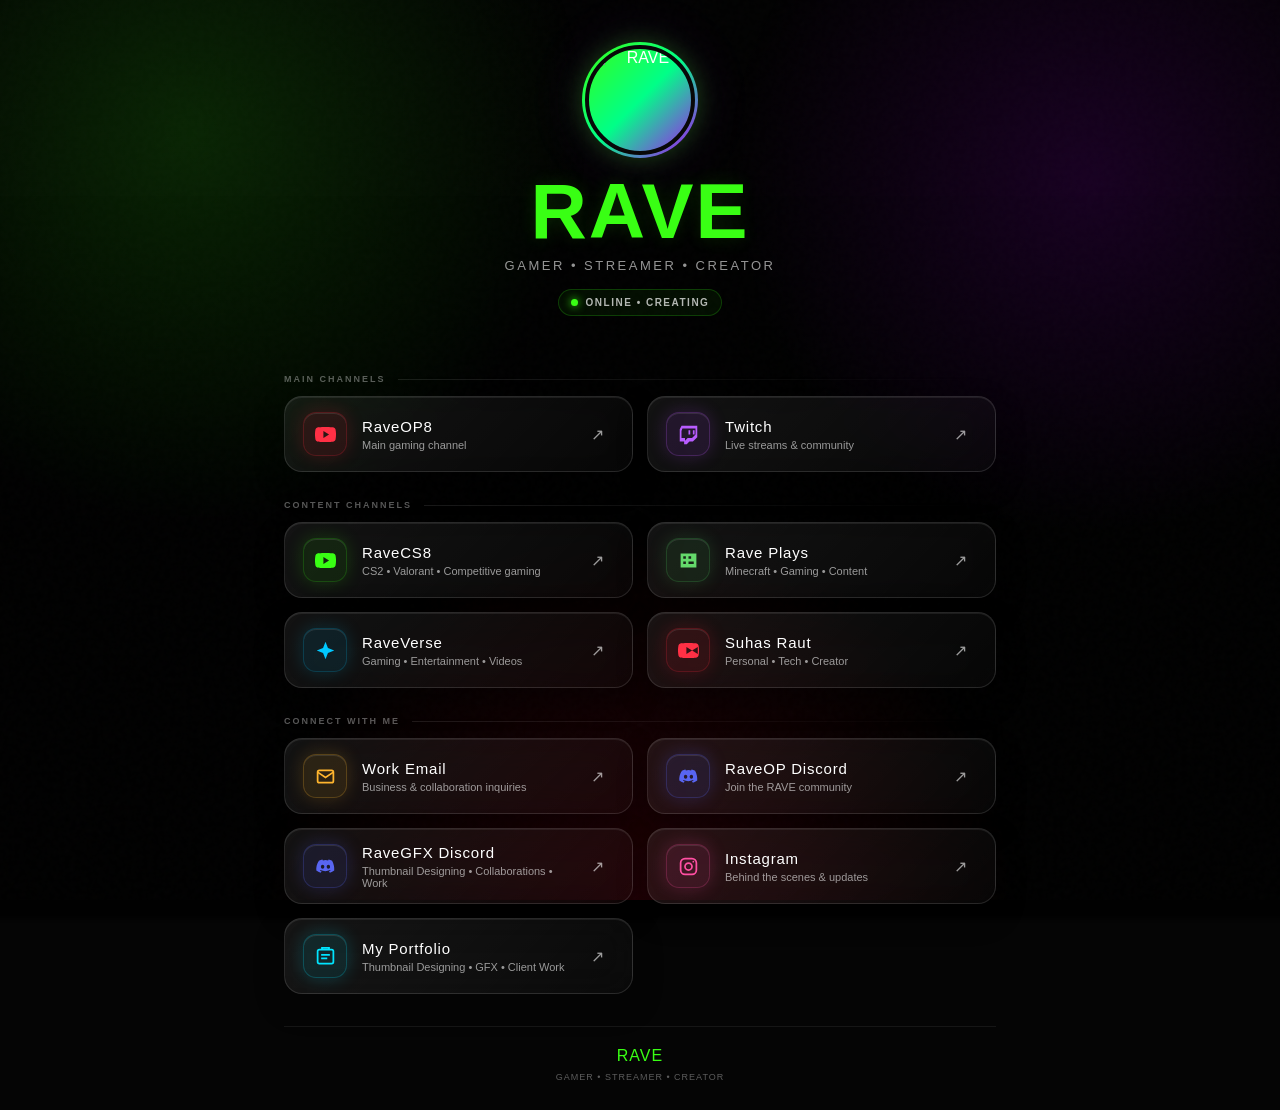
==== index.html @ 9a7f48ea "✨ Separeted files" ====
<!DOCTYPE html>
<html lang="en">
<head>
    <meta charset="UTF-8">
    <meta name="viewport" content="width=device-width, initial-scale=1.0">

    <title>RAVE — Gamer & Streamer</title>

    <meta
        name="description"
        content="RAVE — Gamer, streamer and content creator."
    >

    <link rel="icon" href="./img/banner.jpg">
    <link rel="stylesheet" href="./style.css">

</head>
<body>

<div class="background-noise"></div>

<main class="page">

    <!-- =========================
         PROFILE
    ========================= -->

    <section class="profile">

        <div class="avatar-wrap">
            <img
                class="avatar"
                src="https://yt3.googleusercontent.com/T3yTtM1v1mmNcLsegmQJ9nQs0Gkw4e_aanEd1EFTuuP9PfiH9SlRvOOM4dbrB1llWN4En44Yrg=s160-c-k-c0x00ffffff-no-rj"
                alt="RAVE"
            >
        </div>

        <h1 class="brand">
            <span>RAVE</span>
        </h1>

        <p class="tagline">
            GAMER • STREAMER • CREATOR
        </p>

        <div class="status">
            <span class="status-dot"></span>
            ONLINE • CREATING
        </div>

    </section>


    <!-- =========================
         MAIN CHANNELS
    ========================= -->

    <div class="section-label">
        MAIN CHANNELS
    </div>

    <section class="links">

        <!-- YOUTUBE -->

        <!-- RAVEOP8 -->

<a
    class="link-card youtube"
    href="./youtube.html"
>
    <div class="icon">
        <svg viewBox="0 0 24 24" fill="currentColor">
            <path d="M23.5 6.2a3 3 0 0 0-2.1-2.1C19.5 3.5 12 3.5 12 3.5s-7.5 0-9.4.6A3 3 0 0 0 .5 6.2 31 31 0 0 0 0 12a31 31 0 0 0 .5 5.8 3 3 0 0 0 2.1 2.1c1.9.6 9.4.6 9.4.6s7.5 0 9.4-.6a3 3 0 0 0 2.1-2.1A31 31 0 0 0 24 12a31 31 0 0 0-.5-5.8ZM9.6 15.9V8.1l6.5 3.9-6.5 3.9Z"/>
        </svg>
    </div>

    <div class="link-info">
        <span class="link-title">RaveOP8</span>
        <span class="link-description">Main gaming channel</span>
    </div>

    <span class="arrow">↗</span>
</a>


<!-- TWITCH -->

<a
    class="link-card twitch"
    href="./twitch.html"
>
    <div class="icon">
        <svg viewBox="0 0 24 24" fill="currentColor">
            <path d="M4 2h18v13l-5 5h-4l-3 3H7v-3H2V6l2-4Zm1 3-1 3v8h4v3l3-3h5l4-4V5H5Zm9 7h-2V7h2v5Zm5 0h-2V7h2v5Z"/>
        </svg>
    </div>

    <div class="link-info">
        <span class="link-title">Twitch</span>
        <span class="link-description">Live streams & community</span>
    </div>

    <span class="arrow">↗</span>
</a>
    </section>


    <!-- =========================
         CONTENT CHANNELS
    ========================= -->

    <div class="section-label">
        CONTENT CHANNELS
    </div>

    <section class="links">

        <!-- CS / VALORANT -->

        <!-- RAVECS8 -->

<a
    class="link-card cs"
    href="./yt2.html"
>
    <div class="icon">
        <svg viewBox="0 0 24 24" fill="currentColor">
            <path d="M23.5 6.2a3 3 0 0 0-2.1-2.1C19.5 3.5 12 3.5 12 3.5s-7.5 0-9.4.6A3 3 0 0 0 .5 6.2 31 31 0 0 0 0 12a31 31 0 0 0 .5 5.8 3 3 0 0 0 2.1 2.1c1.9.6 9.4.6 9.4.6s7.5 0 9.4-.6a3 3 0 0 0 2.1-2.1A31 31 0 0 0 24 12a31 31 0 0 0-.5-5.8ZM9.6 15.9V8.1l6.5 3.9-6.5 3.9Z"/>
        </svg>
    </div>

    <div class="link-info">
        <span class="link-title">RaveCS8</span>
        <span class="link-description">CS2 • Valorant • Competitive gaming</span>
    </div>

    <span class="arrow">↗</span>
</a>


<!-- RAVE PLAYS -->

<a
    class="link-card minecraft"
    href="./yt3.html"
>
    <div class="icon">
        <svg viewBox="0 0 24 24" fill="currentColor">
            <path d="M3 4h18v16H3V4Zm3 3v3h3V7H6Zm6 0v3h3V7h-3Zm-6 6v3h3v-3H6Zm6 0v3h6v-3h-6Z"/>
        </svg>
    </div>

    <div class="link-info">
        <span class="link-title">Rave Plays</span>
        <span class="link-description">Minecraft • Gaming • Content</span>
    </div>

    <span class="arrow">↗</span>
</a>


<!-- RAVEVERSE -->

<a
    class="link-card verse"
    href="./yt4.html"
>
    <div class="icon">
        <svg viewBox="0 0 24 24" fill="currentColor">
            <path d="M12 2 14.8 9.2 22 12l-7.2 2.8L12 22l-2.8-7.2L2 12l7.2-2.8L12 2Z"/>
        </svg>
    </div>

    <div class="link-info">
        <span class="link-title">RaveVerse</span>
        <span class="link-description">Gaming • Entertainment • Videos</span>
    </div>

    <span class="arrow">↗</span>
</a>


<!-- SUHAS RAUT -->

<a
    class="link-card youtube"
    href="./yt5.html"
>
    <div class="icon">
        <svg viewBox="0 0 24 24" fill="currentColor">
            <path d="M23.5 6.2a3 3 0 0 0-2.1-2.1C19.5 3.5 12 3.5 12 3.5s-7.5 0-9.4.6A3 3 0 0 0 .5 6.2 31 31 0 0 0 0 12a31 31 0 0 0 .5 5.8 3 3 0 0 0 2.1 2.1c1.9.6 9.4.6 9.4.6s7.5 0 9.4-.6a3 3 0 0 0 2.1-2.1A31 31 0 0 0 24 12a31 31 0 0 0-.5-5.8ZM9.6 15.9V8.1l6.5 3.9 6.5-3.9v7.8l-6.5-3.9-6.5 3.9Z"/>
        </svg>
    </div>

    <div class="link-info">
        <span class="link-title">Suhas Raut</span>
        <span class="link-description">Personal • Tech • Creator</span>
    </div>

    <span class="arrow">↗</span>
</a>

    </section>


    <!-- =========================
         CONNECT WITH ME
    ========================= -->

    <div class="section-label">
        CONNECT WITH ME
    </div>

    <section class="links">


    <!-- WORK EMAIL -->

        <a
            class="link-card email"
            href="mailto:suhasraut24@gmail.com"
        >

            <div class="icon">
                <svg viewBox="0 0 24 24" fill="none" stroke="currentColor" stroke-width="2">
                    <rect x="3" y="5" width="18" height="14" rx="2"/>
                    <path d="m3 7 9 6 9-6"/>
                </svg>
            </div>

            <div class="link-info">
                <span class="link-title">Work Email</span>
                <span class="link-description">Business & collaboration inquiries</span>
            </div>

            <span class="arrow">↗</span>

        </a>


        <!-- PERSONAL DISCORD -->

<a
    class="link-card discord"
    href="https://discord.com/invite/APBQDEk7h3"
    target="_blank"
    rel="noopener noreferrer"
>

    <div class="icon">
        <svg viewBox="0 0 24 24" fill="currentColor">
            <path d="M19.54 5.32A16.9 16.9 0 0 0 15.5 4l-.5 1a15.4 15.4 0 0 0-6 0l-.5-1a16.9 16.9 0 0 0-4.04 1.32C1.9 9.2 1.2 12.96 1.5 16.67A16.7 16.7 0 0 0 6.4 19l1.18-1.62c-.65-.24-1.28-.54-1.88-.9l.46-.35c3.62 1.7 7.56 1.7 11.14 0l.47.35c-.6.36-1.23.66-1.89.9L17.06 19a16.7 16.7 0 0 0 4.9-2.33c.36-4.32-.62-8.04-2.42-11.35ZM8.7 14.6c-1.08 0-1.96-1-1.96-2.23s.86-2.24 1.96-2.24 1.97 1 1.96 2.24c0 1.23-.87 2.23-1.96 2.23Zm6.6 0c-1.08 0-1.96-1-1.96-2.23s.86-2.24 1.96-2.24 1.97 1 1.96 2.24c0 1.23-.87 2.23-1.96 2.23Z"/>
        </svg>
    </div>

    <div class="link-info">
        <span class="link-title">RaveOP Discord</span>
        <span class="link-description">Join the RAVE community</span>
    </div>

    <span class="arrow">↗</span>

</a>


<!-- WORK DISCORD -->

<a
    class="link-card discord"
    href="https://discord.com/invite/BtSyPXQdeX"
    target="_blank"
    rel="noopener noreferrer"
>

    <div class="icon">
        <svg viewBox="0 0 24 24" fill="currentColor">
            <path d="M19.54 5.32A16.9 16.9 0 0 0 15.5 4l-.5 1a15.4 15.4 0 0 0-6 0l-.5-1a16.9 16.9 0 0 0-4.04 1.32C1.9 9.2 1.2 12.96 1.5 16.67A16.7 16.7 0 0 0 6.4 19l1.18-1.62c-.65-.24-1.28-.54-1.88-.9l.46-.35c3.62 1.7 7.56 1.7 11.14 0l.47.35c-.6.36-1.23.66-1.89.9L17.06 19a16.7 16.7 0 0 0 4.9-2.33c.36-4.32-.62-8.04-2.42-11.35ZM8.7 14.6c-1.08 0-1.96-1-1.96-2.23s.86-2.24 1.96-2.24 1.97 1 1.96 2.24c0 1.23-.87 2.23-1.96 2.23Zm6.6 0c-1.08 0-1.96-1-1.96-2.23s.86-2.24 1.96-2.24 1.97 1 1.96 2.24c0 1.23-.87 2.24-1.96 2.24Z"/>
        </svg>
    </div>

    <div class="link-info">
        <span class="link-title">RaveGFX Discord</span>
        <span class="link-description">Thumbnail Designing • Collaborations • Work</span>
    </div>

    <span class="arrow">↗</span>

</a>


        <!-- INSTAGRAM -->

        <a
            class="link-card instagram"
            href="https://www.instagram.com/rave.gfx_"
            target="_blank"
            rel="noopener noreferrer"
        >

            <div class="icon">
                <svg viewBox="0 0 24 24" fill="none" stroke="currentColor" stroke-width="2">
                    <rect x="3" y="3" width="18" height="18" rx="5"/>
                    <circle cx="12" cy="12" r="4"/>
                    <circle cx="17.5" cy="6.5" r="1" fill="currentColor" stroke="none"/>
                </svg>
            </div>

            <div class="link-info">
                <span class="link-title">Instagram</span>
                <span class="link-description">Behind the scenes & updates</span>
            </div>

            <span class="arrow">↗</span>

        </a>
        <!-- PORTFOLIO / WORK -->

<a
    class="link-card portfolio"
    href="./portfolio.html"
>

    <div class="icon">
        <svg viewBox="0 0 24 24" fill="none" stroke="currentColor" stroke-width="2">
            <rect x="3" y="4" width="18" height="16" rx="2"/>
            <path d="M8 4V2h8v2"/>
            <path d="M7 10h10"/>
            <path d="M7 14h7"/>
        </svg>
    </div>

    <div class="link-info">
        <span class="link-title">My Portfolio</span>
        <span class="link-description">
            Thumbnail Designing • GFX • Client Work
        </span>
    </div>

    <span class="arrow">↗</span>

</a>

        
    </section>


    <!-- =========================
         FOOTER
    ========================= -->

    <footer>

        <div class="footer-brand">
            <span>RAVE</span>
        </div>

        <p class="footer-text">
            Gamer • Streamer • Creator
        </p>

    </footer>

</main>
<script src="./script.js"></script>
</body>
</html>
---- style.css ----
@font-face {
            font-family: "ObelixPro";
            src: url("./fonts/ObelixPro.ttf") format("truetype");
            font-weight: normal;
            font-style: normal;
        }

        :root {
            --green: #39ff14;
            --green-soft: rgba(57, 255, 20, .18);
            --purple: #b400ff;
            --red: #ff2638;
            --white: #fff;
            --muted: rgba(255,255,255,.58);
            --glass: rgba(10,10,14,.58);
            --border: rgba(255,255,255,.12);
        }

        * {
            box-sizing: border-box;
            margin: 0;
            padding: 0;
        }

        html {
            scroll-behavior: smooth;
        }

        body {
            min-height: 100vh;
            color: white;
            font-family: Arial, sans-serif;
            background: #050505;
            overflow-x: hidden;
            position: relative;
        }

        /* =========================
           BACKGROUND
        ========================= */

        body::before {
            content: "";
            position: fixed;
            inset: 0;
            z-index: -3;

            background:
                linear-gradient(
                    rgba(0,0,0,.55),
                    rgba(0,0,0,.78)
                ),
                url("./img/banner.jpg")
                center / cover no-repeat;

            filter: blur(2px);
            transform: scale(1.04);
        }

        body::after {
            content: "";
            position: fixed;
            inset: 0;
            z-index: -2;
            pointer-events: none;

            background:
                radial-gradient(
                    circle at 15% 15%,
                    rgba(57,255,20,.14),
                    transparent 30%
                ),
                radial-gradient(
                    circle at 85% 20%,
                    rgba(180,0,255,.13),
                    transparent 28%
                ),
                radial-gradient(
                    circle at 50% 100%,
                    rgba(255,0,40,.12),
                    transparent 35%
                );
        }

        .background-noise {
            position: fixed;
            inset: 0;
            z-index: -1;
            pointer-events: none;

            opacity: .035;

            background-image:
                url("data:image/svg+xml,%3Csvg viewBox='0 0 180 180' xmlns='http://www.w3.org/2000/svg'%3E%3Cfilter id='n'%3E%3CfeTurbulence type='fractalNoise' baseFrequency='.9' numOctaves='4' stitchTiles='stitch'/%3E%3C/filter%3E%3Crect width='100%25' height='100%25' filter='url(%23n)' opacity='.5'/%3E%3C/svg%3E");
        }

        /* =========================
           PAGE
        ========================= */

        .page {
            width: min(100%, 760px);
            min-height: 100vh;
            margin: auto;

            padding: 42px 24px 28px;

            display: flex;
            flex-direction: column;
            align-items: center;
        }

        /* =========================
           PROFILE
        ========================= */

        .profile {
            text-align: center;
            margin-bottom: 30px;
        }

        .avatar-wrap {
            width: 116px;
            height: 116px;
            margin: 0 auto 18px;

            padding: 3px;
            border-radius: 50%;

            background:
                linear-gradient(
                    135deg,
                    var(--green),
                    #00ff88,
                    var(--purple)
                );

            box-shadow:
                0 0 25px rgba(57,255,20,.25),
                0 0 60px rgba(180,0,255,.12);
        }

        .avatar {
            width: 100%;
            height: 100%;

            display: block;

            object-fit: cover;
            border-radius: 50%;

            border: 4px solid #080808;
        }

        .brand {
            font-family: "ObelixPro", sans-serif;
            font-size: clamp(52px, 10vw, 78px);
            line-height: .9;
            letter-spacing: 2px;

            color: white;

            text-shadow:
                0 0 18px rgba(57,255,20,.14);
        }

        .brand span {
            color: var(--green);
        }

        .tagline {
            margin-top: 12px;

            font-family: "ObelixPro", sans-serif;
            font-size: 13px;
            letter-spacing: 2.5px;

            color: var(--muted);
        }

        .status {
            display: inline-flex;
            align-items: center;
            gap: 8px;

            margin-top: 16px;
            padding: 7px 12px;

            border: 1px solid rgba(57,255,20,.2);
            border-radius: 999px;

            background: rgba(57,255,20,.055);

            font-size: 10px;
            font-weight: 700;
            letter-spacing: 1.5px;
            color: rgba(255,255,255,.7);
        }

        .status-dot {
            width: 7px;
            height: 7px;

            border-radius: 50%;
            background: var(--green);

            box-shadow:
                0 0 8px var(--green);
        }

        /* =========================
           LINKS
        ========================= */

        .links {
            width: 100%;

            display: grid;
            grid-template-columns: 1fr;
            gap: 12px;
        }

        .link-card {
            position: relative;

            min-height: 72px;
            padding: 14px 18px;

            display: flex;
            align-items: center;
            gap: 15px;

            text-decoration: none;
            color: white;

            border: 1px solid var(--border);
            border-radius: 18px;

            background:
                linear-gradient(
                    135deg,
                    rgba(255,255,255,.075),
                    rgba(255,255,255,.025)
                );

            backdrop-filter: blur(18px);
            -webkit-backdrop-filter: blur(18px);

            box-shadow:
                0 12px 30px rgba(0,0,0,.25),
                inset 0 1px 0 rgba(255,255,255,.08);

            overflow: hidden;

            transition:
                transform .25s ease,
                border-color .25s ease,
                box-shadow .25s ease,
                background .25s ease;
        }

        .link-card::before {
            content: "";

            position: absolute;
            inset: 0;

            background:
                linear-gradient(
                    110deg,
                    transparent 20%,
                    rgba(255,255,255,.07) 50%,
                    transparent 80%
                );

            transform: translateX(-120%);
            transition: transform .6s ease;
        }

        .link-card:hover {
            transform: translateY(-3px);

            border-color: rgba(255,255,255,.25);

            background:
                linear-gradient(
                    135deg,
                    rgba(255,255,255,.105),
                    rgba(255,255,255,.035)
                );

            box-shadow:
                0 18px 42px rgba(0,0,0,.38),
                0 0 28px var(--glow);
        }

        .link-card:hover::before {
            transform: translateX(120%);
        }

        .icon {
            position: relative;
            z-index: 1;

            width: 44px;
            height: 44px;
            flex: 0 0 44px;

            display: grid;
            place-items: center;

            border-radius: 13px;

            background: var(--icon-bg);
            border: 1px solid var(--icon-border);

            color: var(--icon);

            box-shadow:
                inset 0 1px 0 rgba(255,255,255,.1),
                0 0 18px var(--icon-glow);
        }

        .icon svg {
            width: 21px;
            height: 21px;
        }

        .link-info {
            position: relative;
            z-index: 1;

            min-width: 0;
            flex: 1;
        }

        .link-title {
            display: block;

            font-family: "ObelixPro", sans-serif;
            font-size: 15px;
            letter-spacing: .8px;
        }

        .link-description {
            display: block;

            margin-top: 4px;

            color: var(--muted);
            font-size: 11px;
        }

        .arrow {
            position: relative;
            z-index: 1;

            width: 34px;
            height: 34px;

            display: grid;
            place-items: center;

            border-radius: 50%;

            color: rgba(255,255,255,.6);

            transition:
                transform .25s ease,
                color .25s ease,
                background .25s ease;
        }

        .link-card:hover .arrow {
            transform: translate(3px,-3px);
            color: white;
            background: rgba(255,255,255,.08);
        }

        /* =========================
           CHANNEL COLORS
        ========================= */

        .youtube {
            --icon: #ff3045;
            --icon-bg: rgba(255,30,55,.10);
            --icon-border: rgba(255,40,60,.2);
            --icon-glow: rgba(255,30,50,.18);
            --glow: rgba(255,30,50,.13);
        }

        .twitch {
            --icon: #b85cff;
            --icon-bg: rgba(170,70,255,.11);
            --icon-border: rgba(190,90,255,.22);
            --icon-glow: rgba(180,70,255,.2);
            --glow: rgba(180,70,255,.14);
        }

        .cs {
            --icon: #39ff14;
            --icon-bg: rgba(57,255,20,.08);
            --icon-border: rgba(57,255,20,.18);
            --icon-glow: rgba(57,255,20,.17);
            --glow: rgba(57,255,20,.12);
        }

        .minecraft {
            --icon: #64d96b;
            --icon-bg: rgba(80,220,100,.09);
            --icon-border: rgba(80,220,100,.18);
            --icon-glow: rgba(80,220,100,.16);
            --glow: rgba(80,220,100,.11);
        }

        .verse {
            --icon: #00c8ff;
            --icon-bg: rgba(0,190,255,.09);
            --icon-border: rgba(0,200,255,.18);
            --icon-glow: rgba(0,200,255,.17);
            --glow: rgba(0,200,255,.11);
        }

        /* =========================
           NEW SOCIAL COLORS
        ========================= */

        .discord {
            --icon: #5865f2;
            --icon-bg: rgba(88,101,242,.11);
            --icon-border: rgba(88,101,242,.24);
            --icon-glow: rgba(88,101,242,.22);
            --glow: rgba(88,101,242,.16);
        }

        .instagram {
            --icon: #ff4fa3;
            --icon-bg: rgba(255,79,163,.10);
            --icon-border: rgba(255,79,163,.22);
            --icon-glow: rgba(255,79,163,.20);
            --glow: rgba(255,79,163,.15);
        }

        .email {
            --icon: #ffb52e;
            --icon-bg: rgba(255,181,46,.10);
            --icon-border: rgba(255,181,46,.22);
            --icon-glow: rgba(255,181,46,.18);
            --glow: rgba(255,181,46,.13);
        }

                    /* =========================
            PORTFOLIO
            ========================= */

            .portfolio {
                --icon: #00e5ff;
                --icon-bg: rgba(0,229,255,.09);
                --icon-border: rgba(0,229,255,.22);
                --icon-glow: rgba(0,229,255,.20);
                --glow: rgba(0,229,255,.14);
            }
        /* =========================
           SECTION LABEL
        ========================= */

        .section-label {
            width: 100%;

            display: flex;
            align-items: center;
            gap: 12px;

            margin: 28px 0 12px;

            color: rgba(255,255,255,.35);

            font-size: 9px;
            font-weight: 700;
            letter-spacing: 2px;
        }

        .section-label::after {
            content: "";
            height: 1px;
            flex: 1;

            background:
                linear-gradient(
                    90deg,
                    rgba(255,255,255,.1),
                    transparent
                );
        }

        /* =========================
           FOOTER
        ========================= */

        footer {
            width: 100%;

            margin-top: 32px;
            padding-top: 20px;

            display: flex;
            flex-direction: column;
            align-items: center;

            border-top: 1px solid rgba(255,255,255,.07);
        }

        .footer-brand {
            font-family: "ObelixPro", sans-serif;
            font-size: 16px;
            letter-spacing: 1px;
        }

        .footer-brand span {
            color: var(--green);
        }

        .footer-text {
            margin-top: 7px;

            color: rgba(255,255,255,.35);
            font-size: 9px;
            letter-spacing: 1px;
            text-transform: uppercase;
        }

        /* =========================
           MOBILE
        ========================= */

        @media (max-width: 600px) {

            .page {
                width: 100%;
                padding: 28px 15px 22px;
            }

            .profile {
                margin-bottom: 24px;
            }

            .avatar-wrap {
                width: 88px;
                height: 88px;
                margin-bottom: 15px;
            }

            .brand {
                font-size: 53px;
            }

            .tagline {
                font-size: 10px;
                letter-spacing: 1.8px;
            }

            .status {
                margin-top: 13px;
                font-size: 8px;
            }

            .links {
                gap: 9px;
            }

            .link-card {
                min-height: 64px;
                padding: 10px 12px;
                gap: 11px;
                border-radius: 15px;
            }

            .icon {
                width: 38px;
                height: 38px;
                flex-basis: 38px;
                border-radius: 11px;
            }

            .icon svg {
                width: 18px;
                height: 18px;
            }

            .link-title {
                font-size: 12px;
                letter-spacing: .5px;
            }

            .link-description {
                font-size: 9px;
                margin-top: 3px;
            }

            .arrow {
                width: 28px;
                height: 28px;
            }

            .section-label {
                margin-top: 23px;
                font-size: 8px;
            }

            footer {
                margin-top: 25px;
            }
        }

        @media (max-width: 360px) {

            .page {
                padding-left: 11px;
                padding-right: 11px;
            }

            .brand {
                font-size: 47px;
            }

            .link-card {
                min-height: 61px;
            }

            .link-description {
                display: none;
            }
        }

        /* =========================
           REDUCED MOTION
        ========================= */

        @media (prefers-reduced-motion: reduce) {

            *,
            *::before,
            *::after {
                animation: none !important;
                transition: none !important;
            }
        }

        /* =========================================
   DESKTOP — LINK CARDS IN ROWS
   MOBILE STAYS EXACTLY THE SAME
========================================= */

@media (min-width: 601px) {

    .links {
        grid-template-columns: repeat(2, 1fr);
        gap: 14px;
    }

    .link-card {
        min-height: 76px;
    }

}


/* =========================================
   LARGE DESKTOP
========================================= */
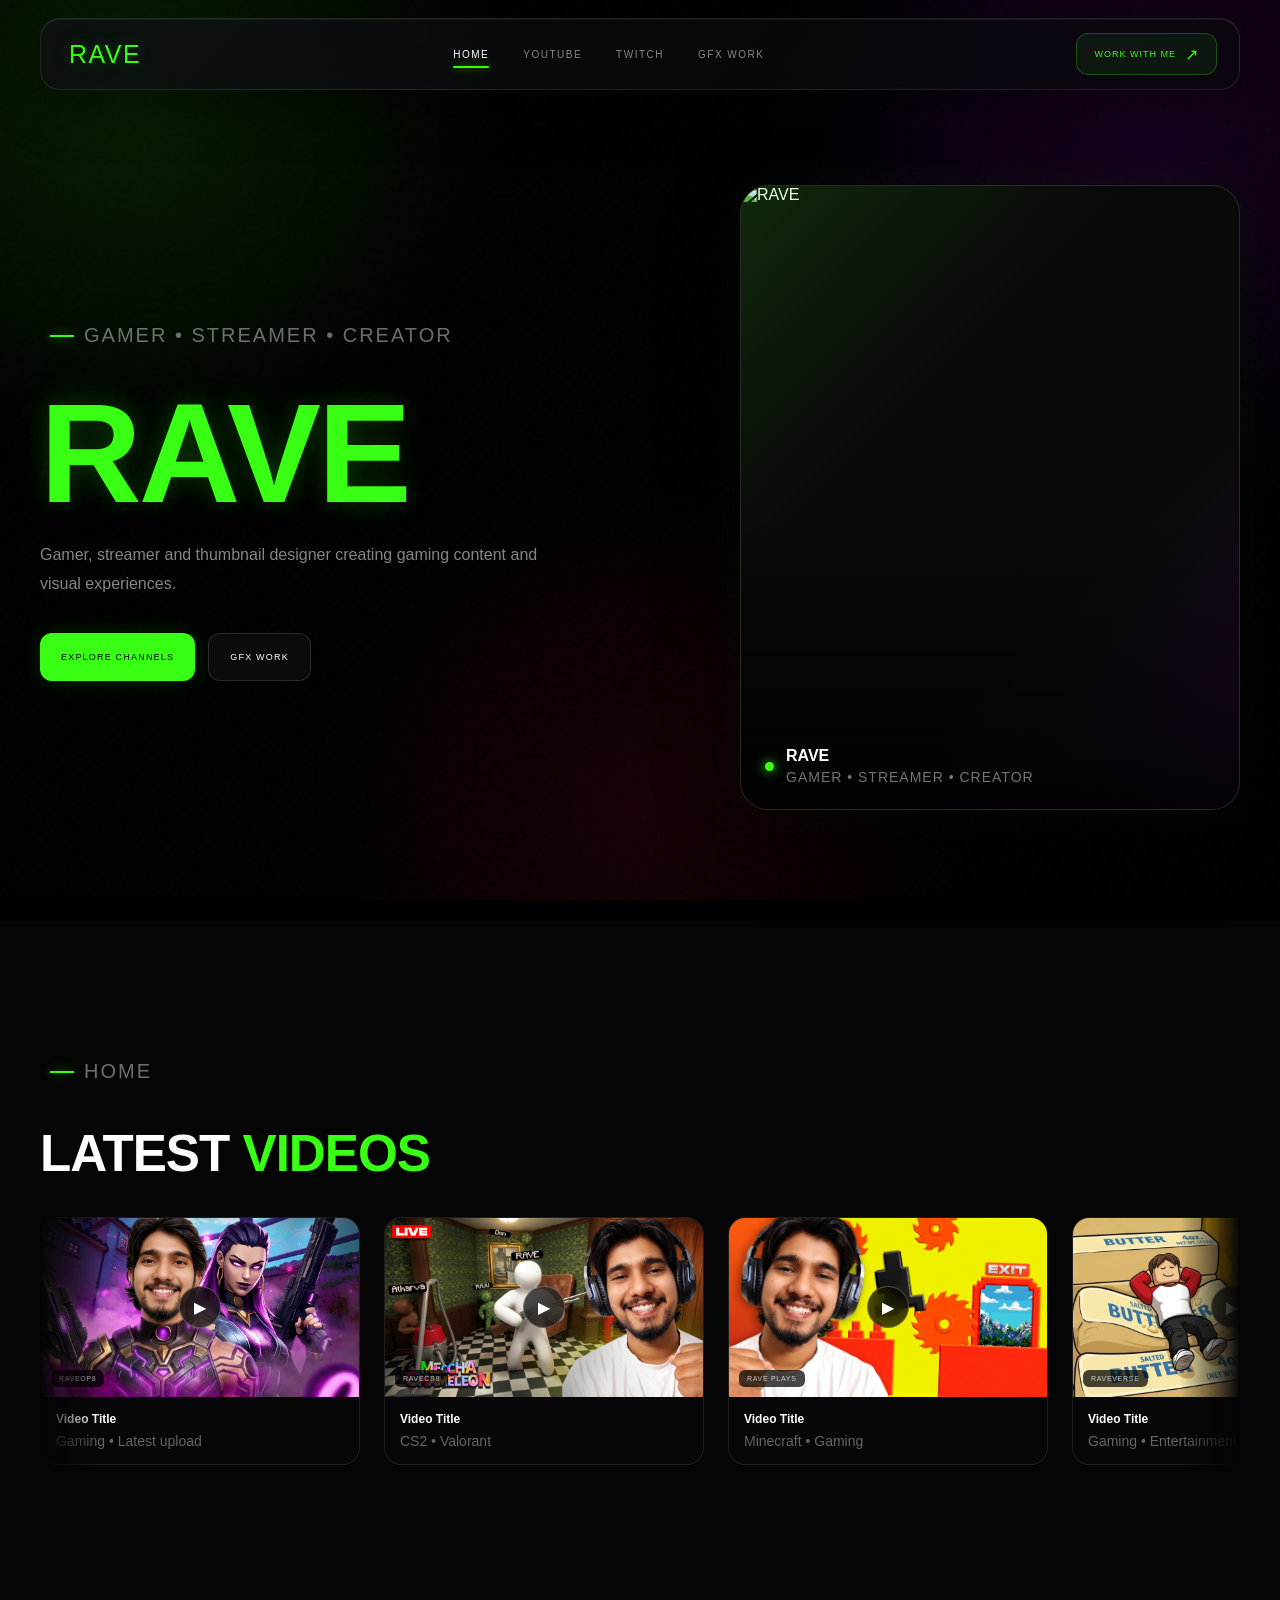
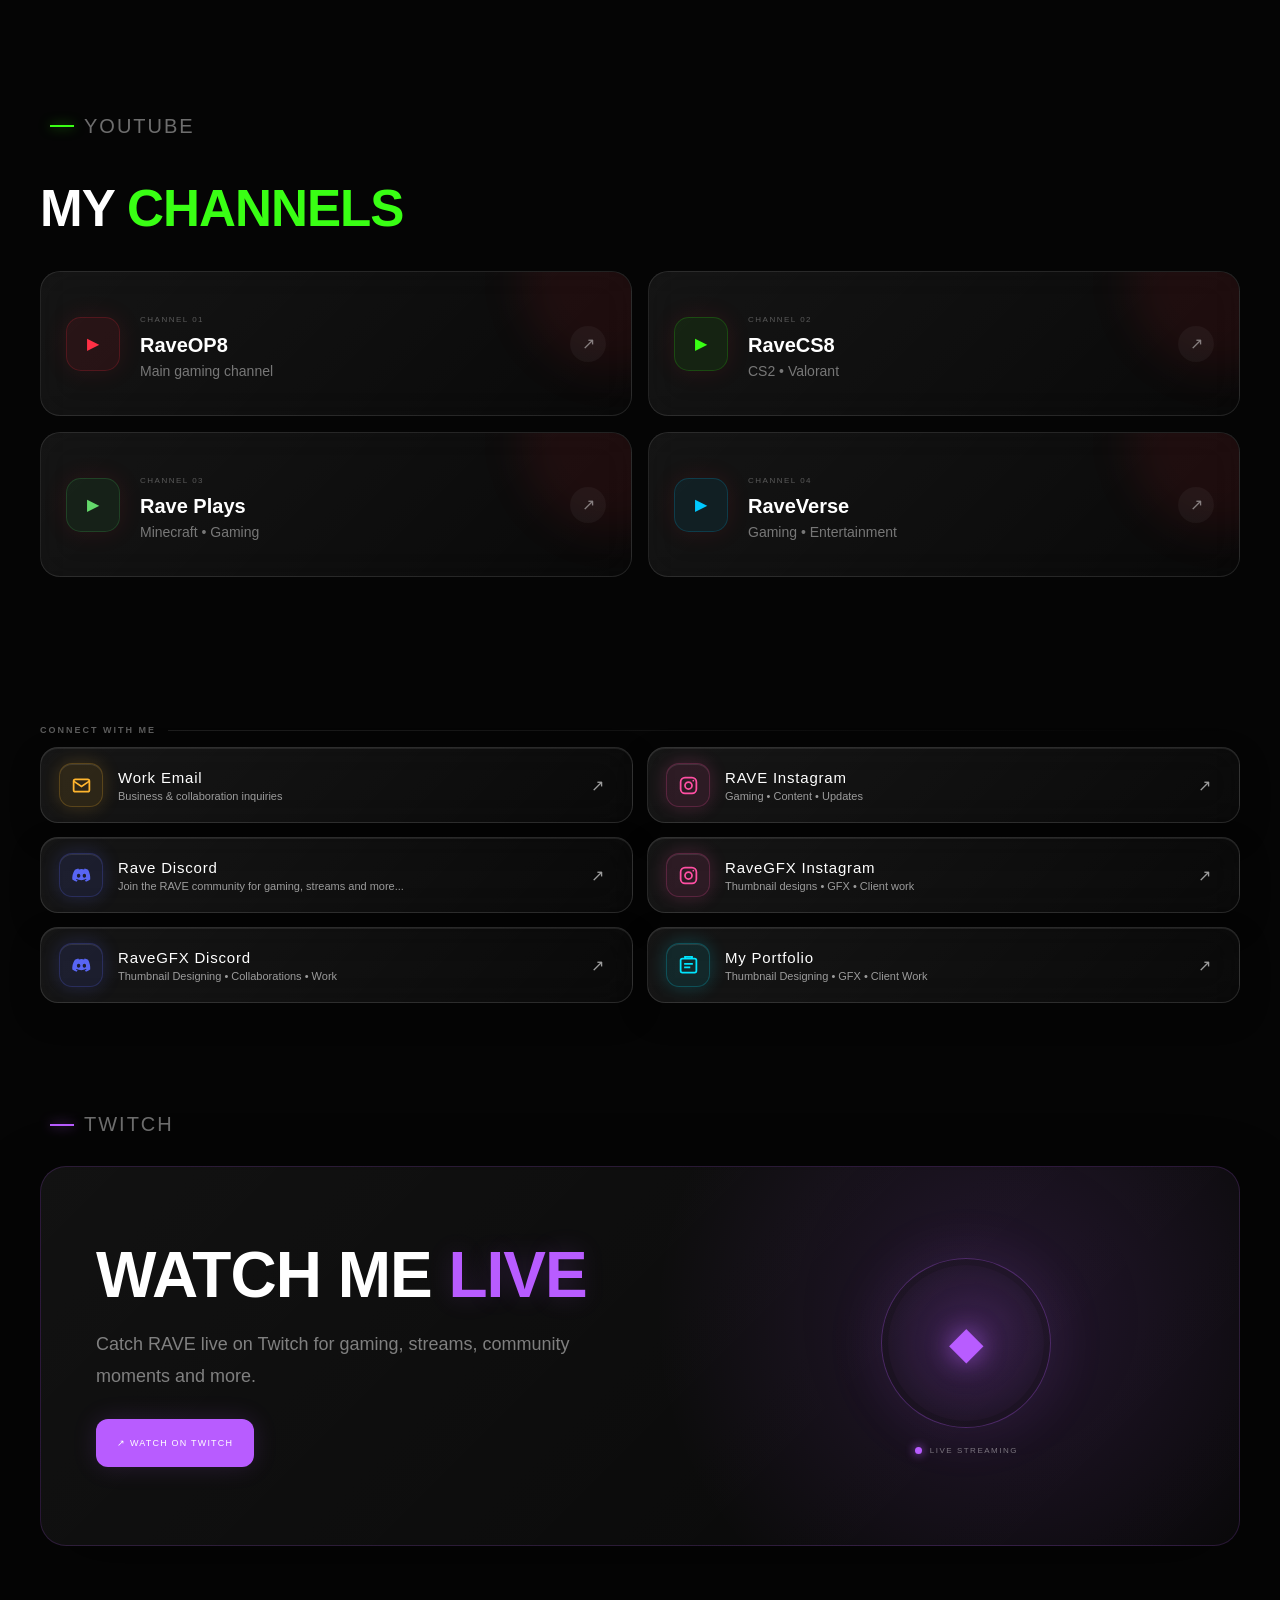
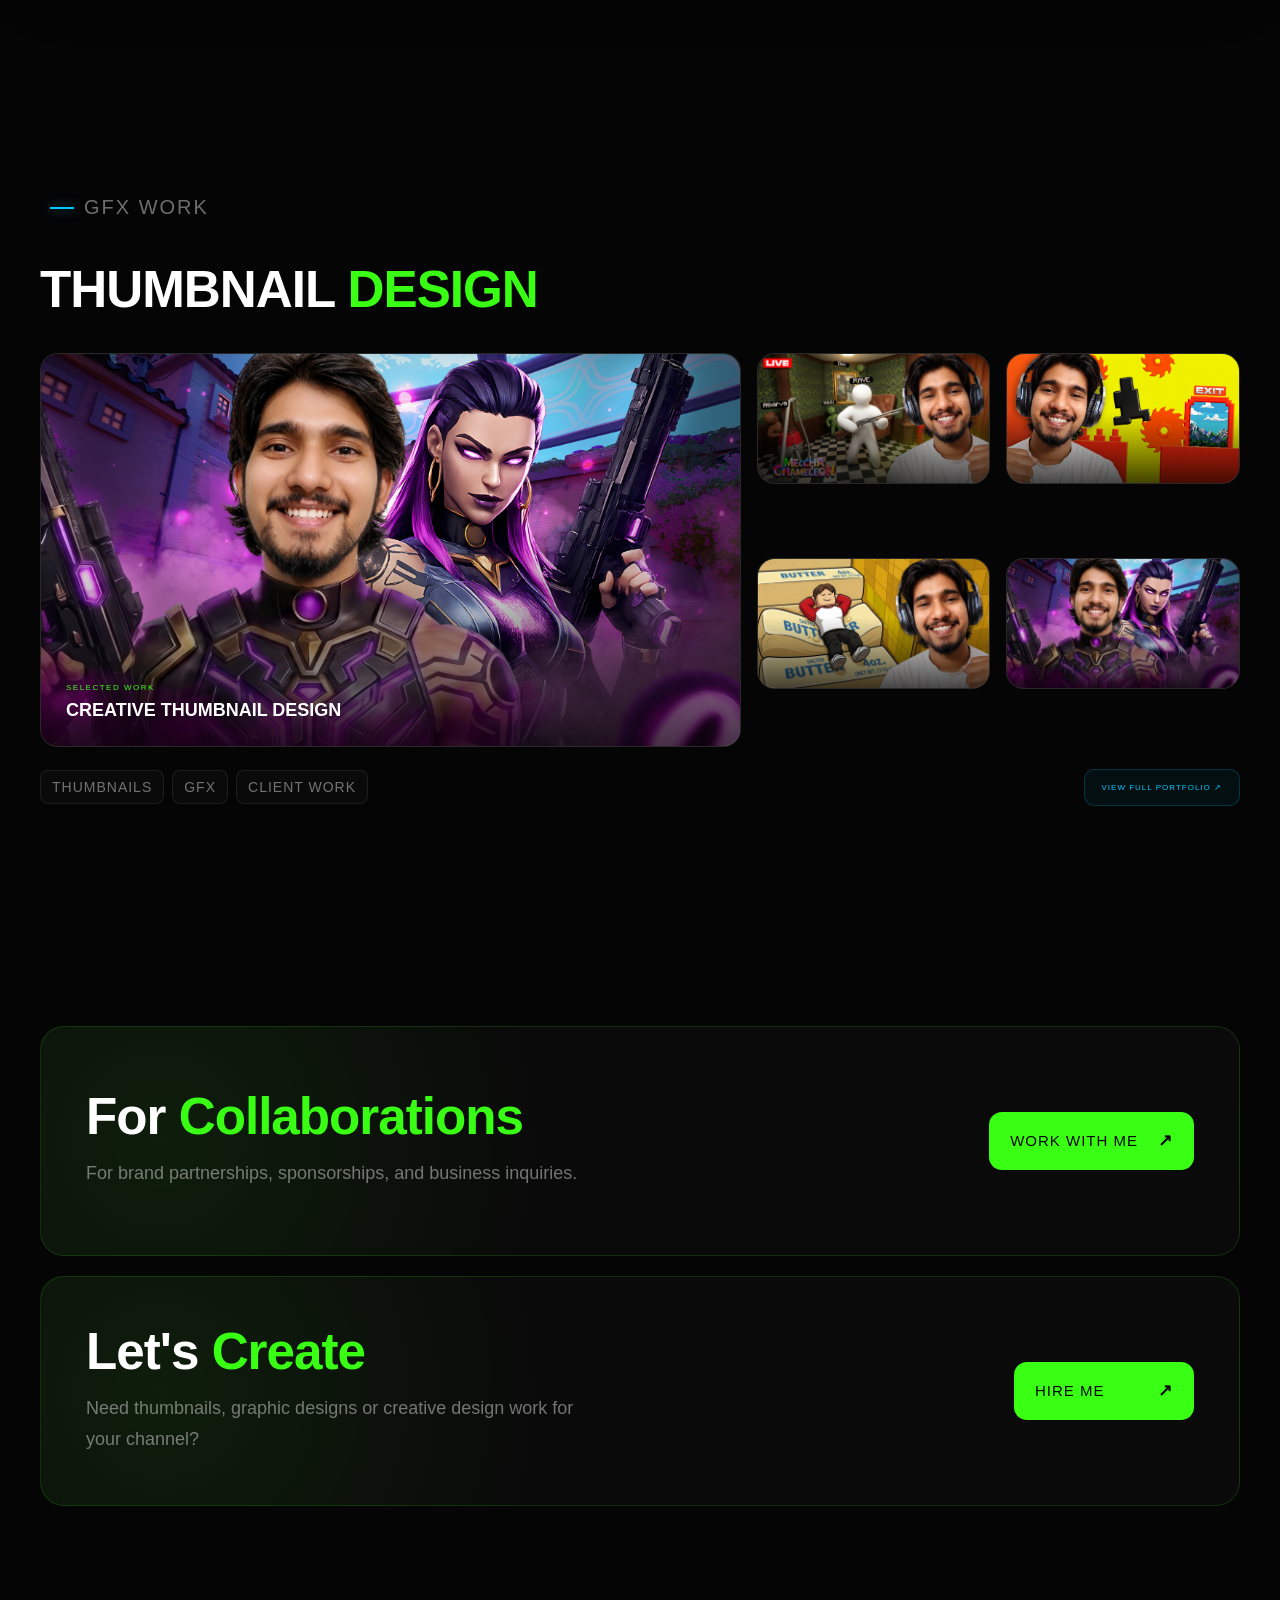
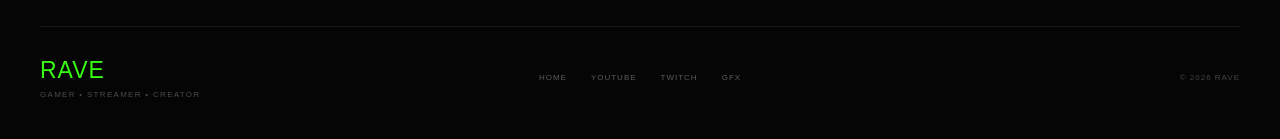
==== commit de8961a9: "✨ Updated UI for Desktop" ====
--- a/index.html
+++ b/index.html
@@ -17,6 +17,1080 @@
 </head>
 <body>
 
+    <div class="background-noise"></div>
+
+    <!-- =====================================================
+         DESKTOP VERSION
+    ====================================================== -->
+
+    <div class="desktop-version">
+
+        <!-- DESKTOP NAVBAR -->
+
+        <nav class="navbar">
+
+            <a href="#home" class="nav-logo">
+                <span>RAVE</span>
+            </a>
+
+            <div class="nav-links">
+
+                <a href="#home" class="nav-link active">
+                    HOME
+                </a>
+
+                <a href="#youtube" class="nav-link">
+                    YOUTUBE
+                </a>
+
+                <a href="#twitch" class="nav-link">
+                    TWITCH
+                </a>
+
+                <a href="#gfx" class="nav-link">
+                    GFX WORK
+                </a>
+
+            </div>
+
+            <a href="#work" class="work-button">
+
+                WORK WITH ME
+
+                <span class="work-icon">
+                    ↗
+                </span>
+
+            </a>
+
+        </nav>
+
+
+        <main>
+
+            <!-- HERO -->
+            <section id="home" class="section hero">
+
+                <div class="hero-content">
+
+                    <div class="hero-eyebrow">
+                        <span></span>
+                        GAMER • STREAMER • CREATOR
+                    </div>
+
+                    <h1>
+                        <span>RAVE</span>
+                    </h1>
+
+                    <p class="hero-description">
+                        Gamer, streamer and thumbnail designer
+                        creating gaming content and visual experiences.
+                    </p>
+
+                    <div class="hero-actions">
+
+                        <a
+                            href="#youtube"
+                            class="primary-button"
+                        >
+                            EXPLORE CHANNELS
+                        </a>
+
+                        <a
+                            href="#gfx"
+                            class="secondary-button"
+                        >
+                            GFX WORK
+                        </a>
+
+                    </div>
+
+                </div>
+
+
+                <div class="hero-visual">
+
+                    <div class="hero-image">
+
+                        <img
+                            src="./img/banner.jpg"
+                            alt="RAVE"
+                        >
+
+                        <div class="hero-image-overlay"></div>
+
+                        <div class="hero-image-label">
+
+                            <span class="live-dot"></span>
+
+                            <div>
+                                <strong>RAVE</strong>
+                                <small>
+                                    GAMER • STREAMER • CREATOR
+                                </small>
+                            </div>
+
+                        </div>
+
+                    </div>
+
+                </div>
+
+            </section>
+
+
+            <!-- LATEST VIDEOS -->
+            <!-- LATEST VIDEOS -->
+<section class="section latest-section">
+
+    <div class="eyebrow">
+        <span></span>
+        HOME
+    </div>
+
+    <div class="section-heading">
+
+        <h2>
+            LATEST <span>VIDEOS</span>
+        </h2>
+
+    </div>
+
+
+    <div class="video-slider">
+
+        <div class="video-track">
+
+            <!-- VIDEO 1 -->
+            <a href="https://www.youtube.com/live/8SuLbBoRoa8?si=vGUqc0XONkBTtp4L" class="video-card">
+
+                <div class="video-thumbnail">
+
+                    <img
+                        src="./img/thumb1.jpg"
+                        alt="Latest RAVE video"
+                    >
+
+                    <span class="play-button">▶</span>
+
+                    <span class="video-channel">
+                        RAVEOP8
+                    </span>
+
+                </div>
+
+                <div class="video-info">
+
+                    <h3>Video Title</h3>
+
+                    <p>Gaming • Latest upload</p>
+
+                </div>
+
+            </a>
+
+
+            <!-- VIDEO 2 -->
+            <a href="#" class="video-card">
+
+                <div class="video-thumbnail">
+
+                    <img
+                        src="./img/thumb2.jpg"
+                        alt="Latest RAVECS8 video"
+                    >
+
+                    <span class="play-button">▶</span>
+
+                    <span class="video-channel">
+                        RAVECS8
+                    </span>
+
+                </div>
+
+                <div class="video-info">
+
+                    <h3>Video Title</h3>
+
+                    <p>CS2 • Valorant</p>
+
+                </div>
+
+            </a>
+
+
+            <!-- VIDEO 3 -->
+            <a href="#" class="video-card">
+
+                <div class="video-thumbnail">
+
+                    <img
+                        src="./img/thumb3.jpg"
+                        alt="Latest Rave Plays video"
+                    >
+
+                    <span class="play-button">▶</span>
+
+                    <span class="video-channel">
+                        RAVE PLAYS
+                    </span>
+
+                </div>
+
+                <div class="video-info">
+
+                    <h3>Video Title</h3>
+
+                    <p>Minecraft • Gaming</p>
+
+                </div>
+
+            </a>
+
+
+            <!-- VIDEO 4 -->
+            <a href="#" class="video-card">
+
+                <div class="video-thumbnail">
+
+                    <img
+                        src="./img/thumb4.jpg"
+                        alt="Latest RaveVerse video"
+                    >
+
+                    <span class="play-button">▶</span>
+
+                    <span class="video-channel">
+                        RAVEVERSE
+                    </span>
+
+                </div>
+
+                <div class="video-info">
+
+                    <h3>Video Title</h3>
+
+                    <p>Gaming • Entertainment</p>
+
+                </div>
+
+            </a>
+
+
+            <!-- DUPLICATES FOR SEAMLESS LOOP -->
+
+            <a href="#" class="video-card">
+
+                <div class="video-thumbnail">
+
+                    <img src="./img/thumb1.jpg" alt="Latest RAVE video">
+
+                    <span class="play-button">▶</span>
+
+                    <span class="video-channel">
+                        RAVEOP8
+                    </span>
+
+                </div>
+
+                <div class="video-info">
+
+                    <h3>Video Title</h3>
+
+                    <p>Gaming • Latest upload</p>
+
+                </div>
+
+            </a>
+
+
+            <a href="#" class="video-card">
+
+                <div class="video-thumbnail">
+
+                    <img src="./img/thumb2.jpg" alt="Latest RAVECS8 video">
+
+                    <span class="play-button">▶</span>
+
+                    <span class="video-channel">
+                        RAVECS8
+                    </span>
+
+                </div>
+
+                <div class="video-info">
+
+                    <h3>Video Title</h3>
+
+                    <p>CS2 • Valorant</p>
+
+                </div>
+
+            </a>
+
+
+            <a href="#" class="video-card">
+
+                <div class="video-thumbnail">
+
+                    <img src="./img/thumb3.jpg" alt="Latest Rave Plays video">
+
+                    <span class="play-button">▶</span>
+
+                    <span class="video-channel">
+                        RAVE PLAYS
+                    </span>
+
+                </div>
+
+                <div class="video-info">
+
+                    <h3>Video Title</h3>
+
+                    <p>Minecraft • Gaming</p>
+
+                </div>
+
+            </a>
+
+
+            <a href="#" class="video-card">
+
+                <div class="video-thumbnail">
+
+                    <img src="./img/thumb4.jpg" alt="Latest RaveVerse video">
+
+                    <span class="play-button">▶</span>
+
+                    <span class="video-channel">
+                        RAVEVERSE
+                    </span>
+
+                </div>
+
+                <div class="video-info">
+
+                    <h3>Video Title</h3>
+
+                    <p>Gaming • Entertainment</p>
+
+                </div>
+
+            </a>
+
+        </div>
+
+    </div>
+
+</section>
+
+            <!-- YOUTUBE -->
+            <section
+                id="youtube"
+                class="section youtube-section"
+            >
+
+                <div class="eyebrow">
+                    <span></span>
+                    YOUTUBE
+                </div>
+
+                <div class="section-heading">
+
+                    <h2>
+                        MY <span>CHANNELS</span>
+                    </h2>
+
+                </div>
+
+
+                <div class="channel-grid">
+
+                    <a
+                        href="./youtube.html"
+                        class="channel-card"
+                    >
+
+                        <div class="channel-icon">
+                            ▶
+                        </div>
+
+                        <div class="channel-content">
+
+                            <span class="channel-number">
+                                CHANNEL 01
+                            </span>
+
+                            <h3>
+                                RaveOP8
+                            </h3>
+
+                            <p>
+                                Main gaming channel
+                            </p>
+
+                        </div>
+
+                        <span class="channel-arrow">
+                            ↗
+                        </span>
+
+                    </a>
+
+
+                    <a
+                        href="./yt2.html"
+                        class="channel-card cs-card"
+                    >
+
+                        <div class="channel-icon">
+                            ▶
+                        </div>
+
+                        <div class="channel-content">
+
+                            <span class="channel-number">
+                                CHANNEL 02
+                            </span>
+
+                            <h3>
+                                RaveCS8
+                            </h3>
+
+                            <p>
+                                CS2 • Valorant
+                            </p>
+
+                        </div>
+
+                        <span class="channel-arrow">
+                            ↗
+                        </span>
+
+                    </a>
+
+
+                    <a
+                        href="./yt3.html"
+                        class="channel-card minecraft-card"
+                    >
+
+                        <div class="channel-icon">
+                            ▶
+                        </div>
+
+                        <div class="channel-content">
+
+                            <span class="channel-number">
+                                CHANNEL 03
+                            </span>
+
+                            <h3>
+                                Rave Plays
+                            </h3>
+
+                            <p>
+                                Minecraft • Gaming
+                            </p>
+
+                        </div>
+
+                        <span class="channel-arrow">
+                            ↗
+                        </span>
+
+                    </a>
+
+
+                    <a
+                        href="./yt4.html"
+                        class="channel-card verse-card"
+                    >
+
+                        <div class="channel-icon">
+                            ▶
+                        </div>
+
+                        <div class="channel-content">
+
+                            <span class="channel-number">
+                                CHANNEL 04
+                            </span>
+
+                            <h3>
+                                RaveVerse
+                            </h3>
+
+                            <p>
+                                Gaming • Entertainment
+                            </p>
+
+                        </div>
+
+                        <span class="channel-arrow">
+                            ↗
+                        </span>
+
+                    </a>
+
+                </div>
+
+            </section>
+
+            <!-- =========================
+     CONNECT WITH ME
+========================= -->
+
+<div class="section-label">
+    CONNECT WITH ME
+</div>
+
+<section class="links">
+
+
+    <!-- =========================
+         WORK / BUSINESS
+    ========================= -->
+
+    <!-- WORK EMAIL -->
+
+    <a
+        class="link-card email"
+        href="mailto:collabxrave@gmail.com"
+    >
+
+        <div class="icon">
+
+            <svg
+                viewBox="0 0 24 24"
+                fill="none"
+                stroke="currentColor"
+                stroke-width="2"
+            >
+                <rect x="3" y="5" width="18" height="14" rx="2"/>
+                <path d="m3 7 9 6 9-6"/>
+            </svg>
+
+        </div>
+
+        <div class="link-info">
+
+            <span class="link-title">
+                Work Email
+            </span>
+
+            <span class="link-description">
+                Business & collaboration inquiries
+            </span>
+
+        </div>
+
+        <span class="arrow">↗</span>
+
+    </a>
+
+     <!-- PERSONAL INSTAGRAM -->
+
+    <a
+        class="link-card instagram"
+        href="https://www.instagram.com/raveop_/"
+        target="_blank"
+        rel="noopener noreferrer"
+    >
+
+        <div class="icon">
+
+            <svg
+                viewBox="0 0 24 24"
+                fill="none"
+                stroke="currentColor"
+                stroke-width="2"
+            >
+                <rect x="3" y="3" width="18" height="18" rx="5"/>
+                <circle cx="12" cy="12" r="4"/>
+                <circle
+                    cx="17.5"
+                    cy="6.5"
+                    r="1"
+                    fill="currentColor"
+                    stroke="none"
+                />
+            </svg>
+
+        </div>
+
+        <div class="link-info">
+
+            <span class="link-title">
+                RAVE Instagram
+            </span>
+
+            <span class="link-description">
+                Gaming • Content • Updates
+            </span>
+
+        </div>
+
+        <span class="arrow">↗</span>
+
+    </a>
+    <!-- WORK DISCORD -->
+
+    <a
+        class="link-card discord"
+        href="https://discord.com/invite/APBQDEk7h3"
+        target="_blank"
+        rel="noopener noreferrer"
+    >
+
+        <div class="icon">
+
+            <svg viewBox="0 0 24 24" fill="currentColor">
+                <path d="M19.54 5.32A16.9 16.9 0 0 0 15.5 4l-.5 1a15.4 15.4 0 0 0-6 0l-.5-1a16.9 16.9 0 0 0-4.04 1.32C1.9 9.2 1.2 12.96 1.5 16.67A16.7 16.7 0 0 0 6.4 19l1.18-1.62c-.65-.24-1.28-.54-1.88-.9l.46-.35c3.62 1.7 7.56 1.7 11.14 0l.47.35c-.6.36-1.23.66-1.89.9L17.06 19a16.7 16.7 0 0 0 4.9-2.33c.36-4.32-.62-8.04-2.42-11.35ZM8.7 14.6c-1.08 0-1.96-1-1.96-2.23s.86-2.24 1.96-2.24 1.97 1 1.96 2.24c0 1.23-.87 2.23-1.96 2.23Zm6.6 0c-1.08 0-1.96-1-1.96-2.23s.86-2.24 1.96-2.24 1.97 1 1.96 2.24c0 1.23-.87 2.24-1.96 2.24Z"/>
+            </svg>
+
+        </div>
+
+        <div class="link-info">
+
+            <span class="link-title">
+                Rave Discord
+            </span>
+
+            <span class="link-description">
+                Join the RAVE community for gaming, streams and more...
+            </span>
+
+        </div>
+
+        <span class="arrow">↗</span>
+
+    </a>
+
+
+    <!-- WORK INSTAGRAM -->
+
+    <a
+        class="link-card instagram"
+        href="https://instagram.com/rave.gfx_"
+        target="_blank"
+        rel="noopener noreferrer"
+    >
+
+        <div class="icon">
+
+            <svg
+                viewBox="0 0 24 24"
+                fill="none"
+                stroke="currentColor"
+                stroke-width="2"
+            >
+                <rect x="3" y="3" width="18" height="18" rx="5"/>
+                <circle cx="12" cy="12" r="4"/>
+                <circle
+                    cx="17.5"
+                    cy="6.5"
+                    r="1"
+                    fill="currentColor"
+                    stroke="none"
+                />
+            </svg>
+
+        </div>
+
+        <div class="link-info">
+
+            <span class="link-title">
+                RaveGFX Instagram
+            </span>
+
+            <span class="link-description">
+                Thumbnail designs • GFX • Client work
+            </span>
+
+        </div>
+
+        <span class="arrow">↗</span>
+
+    </a>
+
+
+    <!-- =========================
+         PERSONAL / COMMUNITY
+    ========================= -->
+
+
+    <!-- PERSONAL DISCORD -->
+
+    <a
+        class="link-card discord"
+        href="https://discord.gg/BtSyPXQdeX"
+        target="_blank"
+        rel="noopener noreferrer"
+    >
+
+        <div class="icon">
+
+            <svg viewBox="0 0 24 24" fill="currentColor">
+                <path d="M19.54 5.32A16.9 16.9 0 0 0 15.5 4l-.5 1a15.4 15.4 0 0 0-6 0l-.5-1a16.9 16.9 0 0 0-4.04 1.32C1.9 9.2 1.2 12.96 1.5 16.67A16.7 16.7 0 0 0 6.4 19l1.18-1.62c-.65-.24-1.28-.54-1.88-.9l.46-.35c3.62 1.7 7.56 1.7 11.14 0l.47.35c-.6.36-1.23.66-1.89.9L17.06 19a16.7 16.7 0 0 0 4.9-2.33c.36-4.32-.62-8.04-2.42-11.35ZM8.7 14.6c-1.08 0-1.96-1-1.96-2.23s.86-2.24 1.96-2.24 1.97 1 1.96 2.24c0 1.23-.87 2.23-1.96 2.23Zm6.6 0c-1.08 0-1.96-1-1.96-2.23s.86-2.24 1.96-2.24 1.97 1 1.96 2.24c0 1.23-.87 2.24-1.96 2.24Z"/>
+            </svg>
+
+        </div>
+
+        <div class="link-info">
+
+            <span class="link-title">
+                RaveGFX Discord
+            </span>
+
+            <span class="link-description">
+                Thumbnail Designing • Collaborations • Work
+            </span>
+
+        </div>
+
+        <span class="arrow">↗</span>
+
+    </a>
+
+
+   
+
+
+    <!-- PORTFOLIO -->
+
+    <a
+        class="link-card portfolio"
+        href="./portfolio.html"
+    >
+
+        <div class="icon">
+
+            <svg
+                viewBox="0 0 24 24"
+                fill="none"
+                stroke="currentColor"
+                stroke-width="2"
+            >
+                <rect x="3" y="4" width="18" height="16" rx="2"/>
+                <path d="M8 4V2h8v2"/>
+                <path d="M7 10h10"/>
+                <path d="M7 14h7"/>
+            </svg>
+
+        </div>
+
+        <div class="link-info">
+
+            <span class="link-title">
+                My Portfolio
+            </span>
+
+            <span class="link-description">
+                Thumbnail Designing • GFX • Client Work
+            </span>
+
+        </div>
+
+        <span class="arrow">↗</span>
+
+    </a>
+
+
+</section>
+            <!-- TWITCH -->
+            <section
+                id="twitch"
+                class="section twitch-section"
+            >
+
+                <div class="eyebrow twitch-eyebrow">
+                    <span></span>
+                    TWITCH
+                </div>
+
+
+                <div class="twitch-panel">
+
+                    <div class="twitch-content">
+
+                        <h2>
+                            WATCH ME
+                            <span>LIVE</span>
+                        </h2>
+
+                        <p>
+                            Catch RAVE live on Twitch for gaming,
+                            streams, community moments and more.
+                        </p>
+
+                        <a
+                            href="./twitch.html"
+                            class="primary-button twitch-button"
+                        >
+                            ↗ WATCH ON TWITCH
+                        </a>
+
+                    </div>
+
+
+                    <div class="twitch-visual">
+
+                        <div class="twitch-circle">
+
+                            <div class="twitch-symbol">
+                                ◆
+                            </div>
+
+                        </div>
+
+                        <div class="stream-status">
+
+                            <span></span>
+
+                            LIVE STREAMING
+
+                        </div>
+
+                    </div>
+
+                </div>
+
+            </section>
+
+
+            <!-- GFX -->
+            <section
+                id="gfx"
+                class="section gfx-section"
+            >
+
+                <div class="eyebrow gfx-eyebrow">
+                    <span></span>
+                    GFX WORK
+                </div>
+
+
+                <div class="section-heading">
+
+                    <h2>
+                        THUMBNAIL <span>DESIGN</span>
+                    </h2>
+
+                </div>
+
+
+                <div class="gfx-layout">
+
+                    <div class="gfx-image large">
+
+                        <img
+                            src="./img/thumb1.jpg"
+                            alt="Thumbnail design"
+                        >
+
+                        <div class="gfx-image-overlay">
+
+                            <span>
+                                SELECTED WORK
+                            </span>
+
+                            <strong>
+                                CREATIVE THUMBNAIL DESIGN
+                            </strong>
+
+                        </div>
+
+                    </div>
+
+
+                    <div class="gfx-small-grid">
+
+                        <div class="gfx-image">
+
+                            <img
+                                src="./img/thumb2.jpg"
+                                alt=""
+                            >
+
+                        </div>
+
+                        <div class="gfx-image">
+
+                            <img
+                                src="./img/thumb3.jpg"
+                                alt=""
+                            >
+
+                        </div>
+
+                        <div class="gfx-image">
+
+                            <img
+                                src="./img/thumb4.jpg"
+                                alt=""
+                            >
+
+                        </div>
+
+                        <div class="gfx-image">
+
+                            <img
+                                src="./img/thumb1.jpg"
+                                alt=""
+                            >
+
+                        </div>
+
+                    </div>
+
+                </div>
+
+
+                <div class="gfx-bottom">
+
+                    <div>
+
+                        <span>THUMBNAILS</span>
+                        <span>GFX</span>
+                        <span>CLIENT WORK</span>
+
+                    </div>
+
+                    <a
+                        href="./portfolio.html"
+                        class="portfolio-button"
+                    >
+                        VIEW FULL PORTFOLIO ↗
+                    </a>
+
+                </div>
+
+            </section>
+
+            
+            <!-- WORK WITH ME -->
+            <section
+                id="work"
+                class="section work-section"
+            >
+
+                <div class="work-panel">
+
+        <div>
+
+            <h2>
+                For <span>Collaborations</span>
+            </h2>
+
+            <p>
+                For brand partnerships, sponsorships, and business inquiries.
+            </p>
+
+        </div>
+
+        <a
+            href="mailto:collabxrave@gmail.com"
+            class="work-large-button"
+        >
+            WORK WITH ME
+
+            <strong>
+                ↗
+            </strong>
+        </a>
+
+    </div>
+
+                <div class="work-panel">
+
+                    <div>
+
+                        <h2>
+                            Let's <span> Create</span>
+                        </h2>
+
+                        <p>
+                            Need thumbnails, graphic designs or creative
+                            design work for your channel?
+                        </p>
+
+                    </div>
+
+
+                    <a
+                        href="https://discord.com/invite/BtSyPXQdeX"
+                        class="work-large-button"
+                    >
+
+                        HIRE ME
+
+                        <strong>
+                            ↗
+                        </strong>
+
+                    </a>
+
+                </div>
+
+            </section>
+
+        </main>
+
+
+        <footer>
+
+            <div class="footer-left">
+
+                <div class="footer-logo">
+                    <span>RAVE</span>
+                </div>
+
+                <p>
+                    GAMER • STREAMER • CREATOR
+                </p>
+
+            </div>
+
+
+            <div class="footer-links">
+
+                <a href="#home">
+                    HOME
+                </a>
+
+                <a href="#youtube">
+                    YOUTUBE
+                </a>
+
+                <a href="#twitch">
+                    TWITCH
+                </a>
+
+                <a href="#gfx">
+                    GFX
+                </a>
+
+            </div>
+
+
+            <div class="footer-copy">
+                © 2026 RAVE
+            </div>
+
+        </footer>
+
+    </div>
+
+
+    <!-- =====================================================
+         MOBILE VERSION
+    ====================================================== -->
+
+    <div class="mobile-version">
+
+        <!-- PUT YOUR CURRENT MOBILE HTML HERE -->
+    
 <div class="background-noise"></div>
 
 <main class="page">
@@ -70,7 +1144,7 @@
     href="./youtube.html"
 >
     <div class="icon">
-        <svg viewBox="0 0 24 24" fill="currentColor">
+        <svg viewBox="0 0 24 24" fill="currentColor">        <svg viewBox="0 0 24 24" fill="currentColor">
             <path d="M23.5 6.2a3 3 0 0 0-2.1-2.1C19.5 3.5 12 3.5 12 3.5s-7.5 0-9.4.6A3 3 0 0 0 .5 6.2 31 31 0 0 0 0 12a31 31 0 0 0 .5 5.8 3 3 0 0 0 2.1 2.1c1.9.6 9.4.6 9.4.6s7.5 0 9.4-.6a3 3 0 0 0 2.1-2.1A31 31 0 0 0 24 12a31 31 0 0 0-.5-5.8ZM9.6 15.9V8.1l6.5 3.9-6.5 3.9Z"/>
         </svg>
     </div>
@@ -91,7 +1165,7 @@
     href="./twitch.html"
 >
     <div class="icon">
-        <svg viewBox="0 0 24 24" fill="currentColor">
+        <svg viewBox="0 0 24 24" fill="currentColor">        <svg viewBox="0 0 24 24" fill="currentColor">
             <path d="M4 2h18v13l-5 5h-4l-3 3H7v-3H2V6l2-4Zm1 3-1 3v8h4v3l3-3h5l4-4V5H5Zm9 7h-2V7h2v5Zm5 0h-2V7h2v5Z"/>
         </svg>
     </div>
@@ -125,7 +1199,7 @@
     href="./yt2.html"
 >
     <div class="icon">
-        <svg viewBox="0 0 24 24" fill="currentColor">
+        <svg viewBox="0 0 24 24" fill="currentColor">        <svg viewBox="0 0 24 24" fill="currentColor">
             <path d="M23.5 6.2a3 3 0 0 0-2.1-2.1C19.5 3.5 12 3.5 12 3.5s-7.5 0-9.4.6A3 3 0 0 0 .5 6.2 31 31 0 0 0 0 12a31 31 0 0 0 .5 5.8 3 3 0 0 0 2.1 2.1c1.9.6 9.4.6 9.4.6s7.5 0 9.4-.6a3 3 0 0 0 2.1-2.1A31 31 0 0 0 24 12a31 31 0 0 0-.5-5.8ZM9.6 15.9V8.1l6.5 3.9-6.5 3.9Z"/>
         </svg>
     </div>
@@ -146,7 +1220,7 @@
     href="./yt3.html"
 >
     <div class="icon">
-        <svg viewBox="0 0 24 24" fill="currentColor">
+        <svg viewBox="0 0 24 24" fill="currentColor">        <svg viewBox="0 0 24 24" fill="currentColor">
             <path d="M3 4h18v16H3V4Zm3 3v3h3V7H6Zm6 0v3h3V7h-3Zm-6 6v3h3v-3H6Zm6 0v3h6v-3h-6Z"/>
         </svg>
     </div>
@@ -167,7 +1241,7 @@
     href="./yt4.html"
 >
     <div class="icon">
-        <svg viewBox="0 0 24 24" fill="currentColor">
+        <svg viewBox="0 0 24 24" fill="currentColor">        <svg viewBox="0 0 24 24" fill="currentColor">
             <path d="M12 2 14.8 9.2 22 12l-7.2 2.8L12 22l-2.8-7.2L2 12l7.2-2.8L12 2Z"/>
         </svg>
     </div>
@@ -188,7 +1262,7 @@
     href="./yt5.html"
 >
     <div class="icon">
-        <svg viewBox="0 0 24 24" fill="currentColor">
+        <svg viewBox="0 0 24 24" fill="currentColor">        <svg viewBox="0 0 24 24" fill="currentColor">
             <path d="M23.5 6.2a3 3 0 0 0-2.1-2.1C19.5 3.5 12 3.5 12 3.5s-7.5 0-9.4.6A3 3 0 0 0 .5 6.2 31 31 0 0 0 0 12a31 31 0 0 0 .5 5.8 3 3 0 0 0 2.1 2.1c1.9.6 9.4.6 9.4.6s7.5 0 9.4-.6a3 3 0 0 0 2.1-2.1A31 31 0 0 0 24 12a31 31 0 0 0-.5-5.8ZM9.6 15.9V8.1l6.5 3.9 6.5-3.9v7.8l-6.5-3.9-6.5 3.9Z"/>
         </svg>
     </div>
@@ -223,7 +1297,7 @@
         >
 
             <div class="icon">
-                <svg viewBox="0 0 24 24" fill="none" stroke="currentColor" stroke-width="2">
+                <svg viewBox="0 0 24 24" fill="none" stroke="currentColor" stroke-width="2">                <svg viewBox="0 0 24 24" fill="none" stroke="currentColor" stroke-width="2">
                     <rect x="3" y="5" width="18" height="14" rx="2"/>
                     <path d="m3 7 9 6 9-6"/>
                 </svg>
@@ -249,7 +1323,7 @@
 >
 
     <div class="icon">
-        <svg viewBox="0 0 24 24" fill="currentColor">
+        <svg viewBox="0 0 24 24" fill="currentColor">        <svg viewBox="0 0 24 24" fill="currentColor">
             <path d="M19.54 5.32A16.9 16.9 0 0 0 15.5 4l-.5 1a15.4 15.4 0 0 0-6 0l-.5-1a16.9 16.9 0 0 0-4.04 1.32C1.9 9.2 1.2 12.96 1.5 16.67A16.7 16.7 0 0 0 6.4 19l1.18-1.62c-.65-.24-1.28-.54-1.88-.9l.46-.35c3.62 1.7 7.56 1.7 11.14 0l.47.35c-.6.36-1.23.66-1.89.9L17.06 19a16.7 16.7 0 0 0 4.9-2.33c.36-4.32-.62-8.04-2.42-11.35ZM8.7 14.6c-1.08 0-1.96-1-1.96-2.23s.86-2.24 1.96-2.24 1.97 1 1.96 2.24c0 1.23-.87 2.23-1.96 2.23Zm6.6 0c-1.08 0-1.96-1-1.96-2.23s.86-2.24 1.96-2.24 1.97 1 1.96 2.24c0 1.23-.87 2.23-1.96 2.23Z"/>
         </svg>
     </div>
@@ -274,7 +1348,7 @@
 >
 
     <div class="icon">
-        <svg viewBox="0 0 24 24" fill="currentColor">
+        <svg viewBox="0 0 24 24" fill="currentColor">        <svg viewBox="0 0 24 24" fill="currentColor">
             <path d="M19.54 5.32A16.9 16.9 0 0 0 15.5 4l-.5 1a15.4 15.4 0 0 0-6 0l-.5-1a16.9 16.9 0 0 0-4.04 1.32C1.9 9.2 1.2 12.96 1.5 16.67A16.7 16.7 0 0 0 6.4 19l1.18-1.62c-.65-.24-1.28-.54-1.88-.9l.46-.35c3.62 1.7 7.56 1.7 11.14 0l.47.35c-.6.36-1.23.66-1.89.9L17.06 19a16.7 16.7 0 0 0 4.9-2.33c.36-4.32-.62-8.04-2.42-11.35ZM8.7 14.6c-1.08 0-1.96-1-1.96-2.23s.86-2.24 1.96-2.24 1.97 1 1.96 2.24c0 1.23-.87 2.23-1.96 2.23Zm6.6 0c-1.08 0-1.96-1-1.96-2.23s.86-2.24 1.96-2.24 1.97 1 1.96 2.24c0 1.23-.87 2.24-1.96 2.24Z"/>
         </svg>
     </div>
@@ -293,16 +1367,17 @@
 
         <a
             class="link-card instagram"
+            href="YOUR_INSTAGRAM_LINK_HERE"
             href="https://www.instagram.com/rave.gfx_"
             target="_blank"
             rel="noopener noreferrer"
         >
 
             <div class="icon">
-                <svg viewBox="0 0 24 24" fill="none" stroke="currentColor" stroke-width="2">
+                <svg viewBox="0 0 24 24" fill="none" stroke="currentColor" stroke-width="2">                <svg viewBox="0 0 24 24" fill="none" stroke="currentColor" stroke-width="2">
                     <rect x="3" y="3" width="18" height="18" rx="5"/>
                     <circle cx="12" cy="12" r="4"/>
-                    <circle cx="17.5" cy="6.5" r="1" fill="currentColor" stroke="none"/>
+                    <circle cx="17.5" cy="6.5" r="1" fill="currentColor" stroke="none"/>                    <circle cx="17.5" cy="6.5" r="1" fill="currentColor" stroke="none"/>
                 </svg>
             </div>
 
@@ -322,7 +1397,7 @@
 >
 
     <div class="icon">
-        <svg viewBox="0 0 24 24" fill="none" stroke="currentColor" stroke-width="2">
+        <svg viewBox="0 0 24 24" fill="none" stroke="currentColor" stroke-width="2">        <svg viewBox="0 0 24 24" fill="none" stroke="currentColor" stroke-width="2">
             <rect x="3" y="4" width="18" height="16" rx="2"/>
             <path d="M8 4V2h8v2"/>
             <path d="M7 10h10"/>
@@ -341,7 +1416,7 @@
 
 </a>
 
-        
+
     </section>
 
 
@@ -361,7 +1436,8 @@
 
     </footer>
 
-</main>
-<script src="./script.js"></script>
+
+    </div>
+
 </body>
 </html>
--- a/style.css
+++ b/style.css
@@ -1,655 +1,571 @@
-        @font-face {
-            font-family: "ObelixPro";
-            src: url("./fonts/ObelixPro.ttf") format("truetype");
-            font-weight: normal;
-            font-style: normal;
-        }
-
-        :root {
-            --green: #39ff14;
-            --green-soft: rgba(57, 255, 20, .18);
-            --purple: #b400ff;
-            --red: #ff2638;
-            --white: #fff;
-            --muted: rgba(255,255,255,.58);
-            --glass: rgba(10,10,14,.58);
-            --border: rgba(255,255,255,.12);
-        }
-
-        * {
-            box-sizing: border-box;
-            margin: 0;
-            padding: 0;
-        }
-
-        html {
-            scroll-behavior: smooth;
-        }
-
-        body {
-            min-height: 100vh;
-            color: white;
-            font-family: Arial, sans-serif;
-            background: #050505;
-            overflow-x: hidden;
-            position: relative;
-        }
-
-        /* =========================
-           BACKGROUND
-        ========================= */
-
-        body::before {
-            content: "";
-            position: fixed;
-            inset: 0;
-            z-index: -3;
-
-            background:
-                linear-gradient(
-                    rgba(0,0,0,.55),
-                    rgba(0,0,0,.78)
-                ),
-                url("./img/banner.jpg")
-                center / cover no-repeat;
-
-            filter: blur(2px);
-            transform: scale(1.04);
-        }
-
-        body::after {
-            content: "";
-            position: fixed;
-            inset: 0;
-            z-index: -2;
-            pointer-events: none;
-
-            background:
-                radial-gradient(
-                    circle at 15% 15%,
-                    rgba(57,255,20,.14),
-                    transparent 30%
-                ),
-                radial-gradient(
-                    circle at 85% 20%,
-                    rgba(180,0,255,.13),
-                    transparent 28%
-                ),
-                radial-gradient(
-                    circle at 50% 100%,
-                    rgba(255,0,40,.12),
-                    transparent 35%
-                );
-        }
-
-        .background-noise {
-            position: fixed;
-            inset: 0;
-            z-index: -1;
-            pointer-events: none;
-
-            opacity: .035;
-
-            background-image:
-                url("data:image/svg+xml,%3Csvg viewBox='0 0 180 180' xmlns='http://www.w3.org/2000/svg'%3E%3Cfilter id='n'%3E%3CfeTurbulence type='fractalNoise' baseFrequency='.9' numOctaves='4' stitchTiles='stitch'/%3E%3C/filter%3E%3Crect width='100%25' height='100%25' filter='url(%23n)' opacity='.5'/%3E%3C/svg%3E");
-        }
-
-        /* =========================
-           PAGE
-        ========================= */
-
-        .page {
-            width: min(100%, 760px);
-            min-height: 100vh;
-            margin: auto;
-
-            padding: 42px 24px 28px;
-
-            display: flex;
-            flex-direction: column;
-            align-items: center;
-        }
-
-        /* =========================
-           PROFILE
-        ========================= */
-
-        .profile {
-            text-align: center;
-            margin-bottom: 30px;
-        }
-
-        .avatar-wrap {
-            width: 116px;
-            height: 116px;
-            margin: 0 auto 18px;
-
-            padding: 3px;
-            border-radius: 50%;
-
-            background:
-                linear-gradient(
-                    135deg,
-                    var(--green),
-                    #00ff88,
-                    var(--purple)
-                );
-
-            box-shadow:
-                0 0 25px rgba(57,255,20,.25),
-                0 0 60px rgba(180,0,255,.12);
-        }
-
-        .avatar {
-            width: 100%;
-            height: 100%;
-
-            display: block;
-
-            object-fit: cover;
-            border-radius: 50%;
-
-            border: 4px solid #080808;
-        }
-
-        .brand {
-            font-family: "ObelixPro", sans-serif;
-            font-size: clamp(52px, 10vw, 78px);
-            line-height: .9;
-            letter-spacing: 2px;
-
-            color: white;
-
-            text-shadow:
-                0 0 18px rgba(57,255,20,.14);
-        }
-
-        .brand span {
-            color: var(--green);
-        }
-
-        .tagline {
-            margin-top: 12px;
-
-            font-family: "ObelixPro", sans-serif;
-            font-size: 13px;
-            letter-spacing: 2.5px;
-
-            color: var(--muted);
-        }
-
-        .status {
-            display: inline-flex;
-            align-items: center;
-            gap: 8px;
-
-            margin-top: 16px;
-            padding: 7px 12px;
-
-            border: 1px solid rgba(57,255,20,.2);
-            border-radius: 999px;
-
-            background: rgba(57,255,20,.055);
-
-            font-size: 10px;
-            font-weight: 700;
-            letter-spacing: 1.5px;
-            color: rgba(255,255,255,.7);
-        }
-
-        .status-dot {
-            width: 7px;
-            height: 7px;
-
-            border-radius: 50%;
-            background: var(--green);
-
-            box-shadow:
-                0 0 8px var(--green);
-        }
-
-        /* =========================
-           LINKS
-        ========================= */
-
-        .links {
-            width: 100%;
-
-            display: grid;
-            grid-template-columns: 1fr;
-            gap: 12px;
-        }
-
-        .link-card {
-            position: relative;
-
-            min-height: 72px;
-            padding: 14px 18px;
-
-            display: flex;
-            align-items: center;
-            gap: 15px;
-
-            text-decoration: none;
-            color: white;
-
-            border: 1px solid var(--border);
-            border-radius: 18px;
-
-            background:
-                linear-gradient(
-                    135deg,
-                    rgba(255,255,255,.075),
-                    rgba(255,255,255,.025)
-                );
-
-            backdrop-filter: blur(18px);
-            -webkit-backdrop-filter: blur(18px);
-
-            box-shadow:
-                0 12px 30px rgba(0,0,0,.25),
-                inset 0 1px 0 rgba(255,255,255,.08);
-
-            overflow: hidden;
-
-            transition:
-                transform .25s ease,
-                border-color .25s ease,
-                box-shadow .25s ease,
-                background .25s ease;
-        }
-
-        .link-card::before {
-            content: "";
-
-            position: absolute;
-            inset: 0;
-
-            background:
-                linear-gradient(
-                    110deg,
-                    transparent 20%,
-                    rgba(255,255,255,.07) 50%,
-                    transparent 80%
-                );
-
-            transform: translateX(-120%);
-            transition: transform .6s ease;
-        }
-
-        .link-card:hover {
-            transform: translateY(-3px);
-
-            border-color: rgba(255,255,255,.25);
-
-            background:
-                linear-gradient(
-                    135deg,
-                    rgba(255,255,255,.105),
-                    rgba(255,255,255,.035)
-                );
-
-            box-shadow:
-                0 18px 42px rgba(0,0,0,.38),
-                0 0 28px var(--glow);
-        }
-
-        .link-card:hover::before {
-            transform: translateX(120%);
-        }
-
-        .icon {
-            position: relative;
-            z-index: 1;
-
-            width: 44px;
-            height: 44px;
-            flex: 0 0 44px;
-
-            display: grid;
-            place-items: center;
-
-            border-radius: 13px;
-
-            background: var(--icon-bg);
-            border: 1px solid var(--icon-border);
-
-            color: var(--icon);
-
-            box-shadow:
-                inset 0 1px 0 rgba(255,255,255,.1),
-                0 0 18px var(--icon-glow);
-        }
-
-        .icon svg {
-            width: 21px;
-            height: 21px;
-        }
-
-        .link-info {
-            position: relative;
-            z-index: 1;
-
-            min-width: 0;
-            flex: 1;
-        }
-
-        .link-title {
-            display: block;
-
-            font-family: "ObelixPro", sans-serif;
-            font-size: 15px;
-            letter-spacing: .8px;
-        }
-
-        .link-description {
-            display: block;
-
-            margin-top: 4px;
-
-            color: var(--muted);
-            font-size: 11px;
-        }
-
-        .arrow {
-            position: relative;
-            z-index: 1;
-
-            width: 34px;
-            height: 34px;
-
-            display: grid;
-            place-items: center;
-
-            border-radius: 50%;
-
-            color: rgba(255,255,255,.6);
-
-            transition:
-                transform .25s ease,
-                color .25s ease,
-                background .25s ease;
-        }
-
-        .link-card:hover .arrow {
-            transform: translate(3px,-3px);
-            color: white;
-            background: rgba(255,255,255,.08);
-        }
-
-        /* =========================
-           CHANNEL COLORS
-        ========================= */
-
-        .youtube {
-            --icon: #ff3045;
-            --icon-bg: rgba(255,30,55,.10);
-            --icon-border: rgba(255,40,60,.2);
-            --icon-glow: rgba(255,30,50,.18);
-            --glow: rgba(255,30,50,.13);
-        }
-
-        .twitch {
-            --icon: #b85cff;
-            --icon-bg: rgba(170,70,255,.11);
-            --icon-border: rgba(190,90,255,.22);
-            --icon-glow: rgba(180,70,255,.2);
-            --glow: rgba(180,70,255,.14);
-        }
-
-        .cs {
-            --icon: #39ff14;
-            --icon-bg: rgba(57,255,20,.08);
-            --icon-border: rgba(57,255,20,.18);
-            --icon-glow: rgba(57,255,20,.17);
-            --glow: rgba(57,255,20,.12);
-        }
-
-        .minecraft {
-            --icon: #64d96b;
-            --icon-bg: rgba(80,220,100,.09);
-            --icon-border: rgba(80,220,100,.18);
-            --icon-glow: rgba(80,220,100,.16);
-            --glow: rgba(80,220,100,.11);
-        }
-
-        .verse {
-            --icon: #00c8ff;
-            --icon-bg: rgba(0,190,255,.09);
-            --icon-border: rgba(0,200,255,.18);
-            --icon-glow: rgba(0,200,255,.17);
-            --glow: rgba(0,200,255,.11);
-        }
-
-        /* =========================
-           NEW SOCIAL COLORS
-        ========================= */
-
-        .discord {
-            --icon: #5865f2;
-            --icon-bg: rgba(88,101,242,.11);
-            --icon-border: rgba(88,101,242,.24);
-            --icon-glow: rgba(88,101,242,.22);
-            --glow: rgba(88,101,242,.16);
-        }
-
-        .instagram {
-            --icon: #ff4fa3;
-            --icon-bg: rgba(255,79,163,.10);
-            --icon-border: rgba(255,79,163,.22);
-            --icon-glow: rgba(255,79,163,.20);
-            --glow: rgba(255,79,163,.15);
-        }
-
-        .email {
-            --icon: #ffb52e;
-            --icon-bg: rgba(255,181,46,.10);
-            --icon-border: rgba(255,181,46,.22);
-            --icon-glow: rgba(255,181,46,.18);
-            --glow: rgba(255,181,46,.13);
-        }
-
-                    /* =========================
-            PORTFOLIO
-            ========================= */
-
-            .portfolio {
-                --icon: #00e5ff;
-                --icon-bg: rgba(0,229,255,.09);
-                --icon-border: rgba(0,229,255,.22);
-                --icon-glow: rgba(0,229,255,.20);
-                --glow: rgba(0,229,255,.14);
-            }
-        /* =========================
-           SECTION LABEL
-        ========================= */
-
-        .section-label {
-            width: 100%;
-
-            display: flex;
-            align-items: center;
-            gap: 12px;
-
-            margin: 28px 0 12px;
-
-            color: rgba(255,255,255,.35);
-
-            font-size: 9px;
-            font-weight: 700;
-            letter-spacing: 2px;
-        }
-
-        .section-label::after {
-            content: "";
-            height: 1px;
-            flex: 1;
-
-            background:
-                linear-gradient(
-                    90deg,
-                    rgba(255,255,255,.1),
-                    transparent
-                );
-        }
-
-        /* =========================
-           FOOTER
-        ========================= */
-
-        footer {
-            width: 100%;
-
-            margin-top: 32px;
-            padding-top: 20px;
-
-            display: flex;
-            flex-direction: column;
-            align-items: center;
-
-            border-top: 1px solid rgba(255,255,255,.07);
-        }
-
-        .footer-brand {
-            font-family: "ObelixPro", sans-serif;
-            font-size: 16px;
-            letter-spacing: 1px;
-        }
-
-        .footer-brand span {
-            color: var(--green);
-        }
-
-        .footer-text {
-            margin-top: 7px;
-
-            color: rgba(255,255,255,.35);
-            font-size: 9px;
-            letter-spacing: 1px;
-            text-transform: uppercase;
-        }
-
-        /* =========================
-           MOBILE
-        ========================= */
-
-        @media (max-width: 600px) {
-
-            .page {
-                width: 100%;
-                padding: 28px 15px 22px;
-            }
-
-            .profile {
-                margin-bottom: 24px;
-            }
-
-            .avatar-wrap {
-                width: 88px;
-                height: 88px;
-                margin-bottom: 15px;
-            }
-
-            .brand {
-                font-size: 53px;
-            }
-
-            .tagline {
-                font-size: 10px;
-                letter-spacing: 1.8px;
-            }
-
-            .status {
-                margin-top: 13px;
-                font-size: 8px;
-            }
-
-            .links {
-                gap: 9px;
-            }
-
-            .link-card {
-                min-height: 64px;
-                padding: 10px 12px;
-                gap: 11px;
-                border-radius: 15px;
-            }
-
-            .icon {
-                width: 38px;
-                height: 38px;
-                flex-basis: 38px;
-                border-radius: 11px;
-            }
-
-            .icon svg {
-                width: 18px;
-                height: 18px;
-            }
-
-            .link-title {
-                font-size: 12px;
-                letter-spacing: .5px;
-            }
-
-            .link-description {
-                font-size: 9px;
-                margin-top: 3px;
-            }
-
-            .arrow {
-                width: 28px;
-                height: 28px;
-            }
-
-            .section-label {
-                margin-top: 23px;
-                font-size: 8px;
-            }
-
-            footer {
-                margin-top: 25px;
-            }
-        }
-
-        @media (max-width: 360px) {
-
-            .page {
-                padding-left: 11px;
-                padding-right: 11px;
-            }
-
-            .brand {
-                font-size: 47px;
-            }
-
-            .link-card {
-                min-height: 61px;
-            }
-
-            .link-description {
-                display: none;
-            }
-        }
-
-        /* =========================
-           REDUCED MOTION
-        ========================= */
-
-        @media (prefers-reduced-motion: reduce) {
-
-            *,
-            *::before,
-            *::after {
-                animation: none !important;
-                transition: none !important;
-            }
-        }
-
-        /* =========================================
-   DESKTOP — LINK CARDS IN ROWS
-   MOBILE STAYS EXACTLY THE SAME
-========================================= */
+@font-face {
+    font-family: "ObelixPro";
+    src: url("./fonts/ObelixPro.ttf") format("truetype");
+    font-weight: normal;
+    font-style: normal;
+}
+
+/* =========================================================
+   VARIABLES
+========================================================= */
+
+:root {
+    --green: #39ff14;
+    --green-soft: rgba(57, 255, 20, .18);
+    --purple: #b400ff;
+    --red: #ff2638;
+    --white: #fff;
+    --muted: rgba(255,255,255,.58);
+    --glass: rgba(10,10,14,.58);
+    --border: rgba(255,255,255,.12);
+}
+
+/* =========================================================
+   RESET
+========================================================= */
+
+* {
+    box-sizing: border-box;
+    margin: 0;
+    padding: 0;
+}
+
+html {
+    scroll-behavior: smooth;
+}
+
+body {
+    min-height: 100vh;
+    color: white;
+    font-family: Arial, sans-serif;
+    background: #050505;
+    overflow-x: hidden;
+    position: relative;
+}
+
+/* =========================================================
+   BACKGROUND
+========================================================= */
+
+body::before {
+    content: "";
+    position: fixed;
+    inset: 0;
+    z-index: -3;
+
+    background:
+        linear-gradient(
+            rgba(0,0,0,.62),
+            rgba(0,0,0,.90)
+        ),
+        url("./img/banner.jpg")
+        center / cover no-repeat;
+
+    filter: blur(3px);
+    transform: scale(1.04);
+}
+
+body::after {
+    content: "";
+    position: fixed;
+    inset: 0;
+    z-index: -2;
+    pointer-events: none;
+
+    background:
+        radial-gradient(
+            circle at 10% 10%,
+            rgba(57,255,20,.12),
+            transparent 28%
+        ),
+        radial-gradient(
+            circle at 90% 15%,
+            rgba(180,0,255,.12),
+            transparent 30%
+        ),
+        radial-gradient(
+            circle at 50% 90%,
+            rgba(255,0,40,.09),
+            transparent 35%
+        );
+}
+
+/* =========================================================
+   BACKGROUND NOISE
+========================================================= */
+
+.background-noise {
+    position: fixed;
+    inset: 0;
+    z-index: -1;
+    pointer-events: none;
+
+    opacity: .035;
+
+    background-image:
+        url("data:image/svg+xml,%3Csvg viewBox='0 0 180 180' xmlns='http://www.w3.org/2000/svg'%3E%3Cfilter id='n'%3E%3CfeTurbulence type='fractalNoise' baseFrequency='.9' numOctaves='4' stitchTiles='stitch'/%3E%3C/filter%3E%3Crect width='100%25' height='100%25' filter='url(%23n)' opacity='.5'/%3E%3C/svg%3E");
+}
+
+/* =========================================================
+   PAGE
+========================================================= */
+
+.page {
+    width: min(100%, 760px);
+    min-height: 100vh;
+    margin: auto;
+
+    padding: 42px 24px 28px;
+
+    display: flex;
+    flex-direction: column;
+    align-items: center;
+}
+
+/* =========================================================
+   PROFILE
+========================================================= */
+
+.profile {
+    text-align: center;
+    margin-bottom: 30px;
+}
+
+.avatar-wrap {
+    width: 116px;
+    height: 116px;
+    margin: 0 auto 18px;
+
+    padding: 3px;
+    border-radius: 50%;
+
+    background:
+        linear-gradient(
+            135deg,
+            var(--green),
+            #00ff88,
+            var(--purple)
+        );
+
+    box-shadow:
+        0 0 25px rgba(57,255,20,.25),
+        0 0 60px rgba(180,0,255,.12);
+}
+
+.avatar {
+    width: 100%;
+    height: 100%;
+
+    display: block;
+
+    object-fit: cover;
+    border-radius: 50%;
+
+    border: 4px solid #080808;
+}
+
+.brand {
+    font-family: "ObelixPro", sans-serif;
+    font-size: clamp(52px, 10vw, 78px);
+    line-height: .9;
+    letter-spacing: 2px;
+
+    color: white;
+
+    text-shadow:
+        0 0 18px rgba(57,255,20,.14);
+}
+
+.brand span {
+    color: var(--green);
+}
+
+.tagline {
+    margin-top: 12px;
+
+    font-family: "ObelixPro", sans-serif;
+    font-size: 13px;
+    letter-spacing: 2.5px;
+
+    color: var(--muted);
+}
+
+.status {
+    display: inline-flex;
+    align-items: center;
+    gap: 8px;
+
+    margin-top: 16px;
+    padding: 7px 12px;
+
+    border: 1px solid rgba(57,255,20,.2);
+    border-radius: 999px;
+
+    background: rgba(57,255,20,.055);
+
+    font-size: 10px;
+    font-weight: 700;
+    letter-spacing: 1.5px;
+    color: rgba(255,255,255,.7);
+}
+
+.status-dot {
+    width: 7px;
+    height: 7px;
+
+    border-radius: 50%;
+    background: var(--green);
+
+    box-shadow:
+        0 0 8px var(--green);
+}
+
+/* =========================================================
+   LINKS
+========================================================= */
+
+.links {
+    width: 100%;
+
+    display: grid;
+    grid-template-columns: 1fr;
+    gap: 12px;
+}
+
+.link-card {
+    position: relative;
+
+    min-height: 72px;
+    padding: 14px 18px;
+
+    display: flex;
+    align-items: center;
+    gap: 15px;
+
+    text-decoration: none;
+    color: white;
+
+    border: 1px solid var(--border);
+    border-radius: 18px;
+
+    background:
+        linear-gradient(
+            135deg,
+            rgba(255,255,255,.075),
+            rgba(255,255,255,.025)
+        );
+
+    backdrop-filter: blur(18px);
+    -webkit-backdrop-filter: blur(18px);
+
+    box-shadow:
+        0 12px 30px rgba(0,0,0,.25),
+        inset 0 1px 0 rgba(255,255,255,.08);
+
+    overflow: hidden;
+
+    transition:
+        transform .25s ease,
+        border-color .25s ease,
+        box-shadow .25s ease,
+        background .25s ease;
+}
+
+.link-card::before {
+    content: "";
+
+    position: absolute;
+    inset: 0;
+
+    background:
+        linear-gradient(
+            110deg,
+            transparent 20%,
+            rgba(255,255,255,.07) 50%,
+            transparent 80%
+        );
+
+    transform: translateX(-120%);
+    transition: transform .6s ease;
+}
+
+.link-card:hover {
+    transform: translateY(-3px);
+
+    border-color: rgba(255,255,255,.25);
+
+    background:
+        linear-gradient(
+            135deg,
+            rgba(255,255,255,.105),
+            rgba(255,255,255,.035)
+        );
+
+    box-shadow:
+        0 18px 42px rgba(0,0,0,.38),
+        0 0 28px var(--glow);
+}
+
+.link-card:hover::before {
+    transform: translateX(120%);
+}
+
+/* =========================================================
+   ICON
+========================================================= */
+
+.icon {
+    position: relative;
+    z-index: 1;
+
+    width: 44px;
+    height: 44px;
+    flex: 0 0 44px;
+
+    display: grid;
+    place-items: center;
+
+    border-radius: 13px;
+
+    background: var(--icon-bg);
+    border: 1px solid var(--icon-border);
+
+    color: var(--icon);
+
+    box-shadow:
+        inset 0 1px 0 rgba(255,255,255,.1),
+        0 0 18px var(--icon-glow);
+}
+
+.icon svg {
+    width: 21px;
+    height: 21px;
+}
+
+/* =========================================================
+   LINK INFORMATION
+========================================================= */
+
+.link-info {
+    position: relative;
+    z-index: 1;
+
+    min-width: 0;
+    flex: 1;
+}
+
+.link-title {
+    display: block;
+
+    font-family: "ObelixPro", sans-serif;
+    font-size: 15px;
+    letter-spacing: .8px;
+}
+
+.link-description {
+    display: block;
+
+    margin-top: 4px;
+
+    color: var(--muted);
+    font-size: 11px;
+}
+
+/* =========================================================
+   ARROW
+========================================================= */
+
+.arrow {
+    position: relative;
+    z-index: 1;
+
+    width: 34px;
+    height: 34px;
+
+    display: grid;
+    place-items: center;
+
+    border-radius: 50%;
+
+    color: rgba(255,255,255,.6);
+
+    transition:
+        transform .25s ease,
+        color .25s ease,
+        background .25s ease;
+}
+
+.link-card:hover .arrow {
+    transform: translate(3px,-3px);
+    color: white;
+    background: rgba(255,255,255,.08);
+}
+
+/* =========================================================
+   CHANNEL COLORS
+========================================================= */
+
+.youtube {
+    --icon: #ff3045;
+    --icon-bg: rgba(255,30,55,.10);
+    --icon-border: rgba(255,40,60,.2);
+    --icon-glow: rgba(255,30,50,.18);
+    --glow: rgba(255,30,50,.13);
+}
+
+.twitch {
+    --icon: #b85cff;
+    --icon-bg: rgba(170,70,255,.11);
+    --icon-border: rgba(190,90,255,.22);
+    --icon-glow: rgba(180,70,255,.2);
+    --glow: rgba(180,70,255,.14);
+}
+
+.cs {
+    --icon: #39ff14;
+    --icon-bg: rgba(57,255,20,.08);
+    --icon-border: rgba(57,255,20,.18);
+    --icon-glow: rgba(57,255,20,.17);
+    --glow: rgba(57,255,20,.12);
+}
+
+.minecraft {
+    --icon: #64d96b;
+    --icon-bg: rgba(80,220,100,.09);
+    --icon-border: rgba(80,220,100,.18);
+    --icon-glow: rgba(80,220,100,.16);
+    --glow: rgba(80,220,100,.11);
+}
+
+.verse {
+    --icon: #00c8ff;
+    --icon-bg: rgba(0,190,255,.09);
+    --icon-border: rgba(0,200,255,.18);
+    --icon-glow: rgba(0,200,255,.17);
+    --glow: rgba(0,200,255,.11);
+}
+
+/* =========================================================
+   SOCIAL COLORS
+========================================================= */
+
+.discord {
+    --icon: #5865f2;
+    --icon-bg: rgba(88,101,242,.11);
+    --icon-border: rgba(88,101,242,.24);
+    --icon-glow: rgba(88,101,242,.22);
+    --glow: rgba(88,101,242,.16);
+}
+
+.instagram {
+    --icon: #ff4fa3;
+    --icon-bg: rgba(255,79,163,.10);
+    --icon-border: rgba(255,79,163,.22);
+    --icon-glow: rgba(255,79,163,.20);
+    --glow: rgba(255,79,163,.15);
+}
+
+.email {
+    --icon: #ffb52e;
+    --icon-bg: rgba(255,181,46,.10);
+    --icon-border: rgba(255,181,46,.22);
+    --icon-glow: rgba(255,181,46,.18);
+    --glow: rgba(255,181,46,.13);
+}
+
+/* =========================================================
+   PORTFOLIO
+========================================================= */
+
+.portfolio {
+    --icon: #00e5ff;
+    --icon-bg: rgba(0,229,255,.09);
+    --icon-border: rgba(0,229,255,.22);
+    --icon-glow: rgba(0,229,255,.20);
+    --glow: rgba(0,229,255,.14);
+}
+
+/* =========================================================
+   SECTION LABEL
+========================================================= */
+
+.section-label {
+    width: 100%;
+
+    display: flex;
+    align-items: center;
+    gap: 12px;
+
+    margin: 28px 0 12px;
+
+    color: rgba(255,255,255,.35);
+
+    font-size: 9px;
+    font-weight: 700;
+    letter-spacing: 2px;
+}
+
+.section-label::after {
+    content: "";
+
+    height: 1px;
+    flex: 1;
+
+    background:
+        linear-gradient(
+            90deg,
+            rgba(255,255,255,.1),
+            transparent
+        );
+}
+
+/* =========================================================
+   FOOTER
+========================================================= */
+
+footer {
+    width: 100%;
+
+    margin-top: 32px;
+    padding-top: 20px;
+
+    display: flex;
+    flex-direction: column;
+    align-items: center;
+
+    border-top: 1px solid rgba(255,255,255,.07);
+}
+
+.footer-brand {
+    font-family: "ObelixPro", sans-serif;
+    font-size: 16px;
+    letter-spacing: 1px;
+}
+
+.footer-brand span {
+    color: var(--green);
+}
+
+.footer-text {
+    margin-top: 7px;
+
+    color: rgba(255,255,255,.35);
+    font-size: 9px;
+    letter-spacing: 1px;
+    text-transform: uppercase;
+}
+
+/* =========================================================
+   DESKTOP VERSION
+========================================================= */
+
+.desktop-version {
+    display: block;
+}
+
+.mobile-version {
+    display: none;
+}
 
 @media (min-width: 601px) {
 
@@ -661,10 +577,1683 @@
     .link-card {
         min-height: 76px;
     }
-
-}
-
-
-/* =========================================
+}
+
+/* =========================================================
+   MOBILE
+========================================================= */
+
+@media (max-width: 600px) {
+
+    .page {
+        width: 100%;
+        padding: 28px 15px 22px;
+    }
+
+    .profile {
+        margin-bottom: 24px;
+    }
+
+    .avatar-wrap {
+        width: 88px;
+        height: 88px;
+        margin-bottom: 15px;
+    }
+
+    .brand {
+        font-size: 53px;
+    }
+
+    .tagline {
+        font-size: 10px;
+        letter-spacing: 1.8px;
+    }
+
+    .status {
+        margin-top: 13px;
+        font-size: 8px;
+    }
+
+    .links {
+        gap: 9px;
+    }
+
+    .link-card {
+        min-height: 64px;
+        padding: 10px 12px;
+        gap: 11px;
+        border-radius: 15px;
+    }
+
+    .icon {
+        width: 38px;
+        height: 38px;
+        flex-basis: 38px;
+        border-radius: 11px;
+    }
+
+    .icon svg {
+        width: 18px;
+        height: 18px;
+    }
+
+    .link-title {
+        font-size: 12px;
+        letter-spacing: .5px;
+    }
+
+    .link-description {
+        font-size: 9px;
+        margin-top: 3px;
+    }
+
+    .arrow {
+        width: 28px;
+        height: 28px;
+    }
+
+    .section-label {
+        margin-top: 23px;
+        font-size: 8px;
+    }
+
+    footer {
+        margin-top: 25px;
+    }
+
+    /* Mobile version */
+    .desktop-version {
+        display: none;
+    }
+
+    .mobile-version {
+        display: block;
+    }
+}
+
+/* =========================================================
+   VERY SMALL MOBILE
+========================================================= */
+
+@media (max-width: 360px) {
+
+    .page {
+        padding-left: 11px;
+        padding-right: 11px;
+    }
+
+    .brand {
+        font-size: 47px;
+    }
+
+    .link-card {
+        min-height: 61px;
+    }
+
+    .link-description {
+        display: none;
+    }
+}
+
+/* =========================================================
+   REDUCED MOTION
+========================================================= */
+
+@media (prefers-reduced-motion: reduce) {
+
+    *,
+    *::before,
+    *::after {
+        animation: none !important;
+        transition: none !important;
+    }
+}
+
+
+/* =========================================================
+   RAVE — DESKTOP WEBSITE
+   ========================================================= */
+
+@media (min-width: 901px) {
+
+    /* =====================================================
+       DESKTOP RESET
+    ===================================================== */
+
+    .desktop-version {
+        display: block;
+        width: 100%;
+    }
+
+    .mobile-version {
+        display: none;
+    }
+
+    .desktop-version * {
+        box-sizing: border-box;
+    }
+
+    .desktop-version a {
+        text-decoration: none;
+        color: inherit;
+    }
+
+
+    /* =====================================================
+       MAIN CONTAINER
+    ===================================================== */
+
+    .desktop-version main {
+        width: min(1240px, calc(100% - 80px));
+        margin: 0 auto;
+    }
+
+
+    /* =====================================================
+       NAVBAR
+    ===================================================== */
+
+    .desktop-version .navbar {
+        position: sticky;
+        top: 18px;
+        z-index: 1000;
+
+        width: min(1240px, calc(100% - 80px));
+        height: 72px;
+
+        margin: 18px auto 0;
+
+        padding: 0 22px 0 28px;
+
+        display: flex;
+        align-items: center;
+        justify-content: space-between;
+
+        border: 1px solid rgba(255,255,255,.10);
+        border-radius: 20px;
+
+        background:
+            linear-gradient(
+                135deg,
+                rgba(15,15,20,.78),
+                rgba(8,8,12,.60)
+            );
+
+        backdrop-filter: blur(22px);
+        -webkit-backdrop-filter: blur(22px);
+
+        box-shadow:
+            0 18px 50px rgba(0,0,0,.35),
+            inset 0 1px 0 rgba(255,255,255,.07);
+    }
+
+
+    /* LOGO */
+
+    .desktop-version .nav-logo {
+        font-family: "ObelixPro", sans-serif;
+
+        font-size: 25px;
+        letter-spacing: 1.5px;
+
+        color: white;
+
+        transition: .25s ease;
+    }
+
+    .desktop-version .nav-logo span {
+        color: var(--green);
+
+        text-shadow:
+            0 0 18px rgba(57,255,20,.25);
+    }
+
+    .desktop-version .nav-logo:hover {
+        transform: translateY(-1px);
+    }
+
+
+    /* NAV LINKS */
+
+    .desktop-version .nav-links {
+        display: flex;
+        align-items: center;
+        gap: 34px;
+    }
+
+    .desktop-version .nav-link {
+        position: relative;
+
+        padding: 8px 0;
+
+        color: rgba(255,255,255,.52);
+
+        font-family: "ObelixPro", sans-serif;
+        font-size: 10px;
+        letter-spacing: 1.5px;
+
+        transition:
+            color .25s ease,
+            text-shadow .25s ease;
+    }
+
+    .desktop-version .nav-link::after {
+        content: "";
+
+        position: absolute;
+
+        left: 0;
+        bottom: 0;
+
+        width: 0;
+        height: 2px;
+
+        border-radius: 10px;
+
+        background: var(--green);
+
+        box-shadow:
+            0 0 10px rgba(57,255,20,.65);
+
+        transition: width .25s ease;
+    }
+
+    .desktop-version .nav-link:hover,
+    .desktop-version .nav-link.active {
+        color: white;
+
+        text-shadow:
+            0 0 12px rgba(255,255,255,.12);
+    }
+
+    .desktop-version .nav-link:hover::after,
+    .desktop-version .nav-link.active::after {
+        width: 100%;
+    }
+
+
+    /* WORK BUTTON */
+
+    .desktop-version .work-button {
+        height: 42px;
+
+        padding: 0 17px;
+
+        display: inline-flex;
+        align-items: center;
+        gap: 9px;
+
+        border: 1px solid rgba(57,255,20,.25);
+        border-radius: 12px;
+
+        background:
+            rgba(57,255,20,.07);
+
+        color: var(--green);
+
+        font-family: "ObelixPro", sans-serif;
+        font-size: 9px;
+        letter-spacing: 1px;
+
+        transition:
+            transform .25s ease,
+            background .25s ease,
+            box-shadow .25s ease;
+    }
+
+    .desktop-version .work-button:hover {
+        transform: translateY(-2px);
+
+        background:
+            rgba(57,255,20,.13);
+
+        box-shadow:
+            0 0 25px rgba(57,255,20,.12);
+    }
+
+    .desktop-version .work-icon {
+        font-size: 16px;
+    }
+
+
+    /* =====================================================
+       SECTIONS
+    ===================================================== */
+
+    .desktop-version .section {
+        padding: 120px 0;
+    }
+
+
+    /* =====================================================
+       HERO
+    ===================================================== */
+
+    .desktop-version .hero {
+        min-height: calc(100vh - 110px);
+
+        padding-top: 95px;
+
+        display: grid;
+        grid-template-columns: 1fr .9fr;
+
+        align-items: center;
+
+        gap: 80px;
+    }
+
+    .desktop-version .hero-content {
+        max-width: 650px;
+    }
+
+
+    /* EYEBROW */
+
+    .desktop-version .hero-eyebrow,
+    .desktop-version .eyebrow {
+        display: flex;
+        align-items: center;
+        gap: 10px;
+        padding: 10px;
+        padding-bottom: 30px;
+        color: rgba(255,255,255,.42);
+
+        font-family: "ObelixPro", sans-serif;
+        font-size: 20px;
+        letter-spacing: 2px;
+    }
+
+    .desktop-version .hero-eyebrow span,
+    .desktop-version .eyebrow span {
+        width: 24px;
+        height: 2px;
+
+        background: var(--green);
+
+        box-shadow:
+            0 0 12px rgba(57,255,20,.6);
+    }
+
+
+    /* HERO TITLE */
+
+    .desktop-version .hero h1 {
+        margin-top: 22px;
+
+        font-family: "ObelixPro", sans-serif;
+
+        font-size: clamp(90px, 11vw, 165px);
+        line-height: .78;
+        letter-spacing: -3px;
+
+        color: white;
+
+        text-shadow:
+            0 0 35px rgba(57,255,20,.08);
+    }
+
+    .desktop-version .hero h1 span {
+        color: var(--green);
+
+        text-shadow:
+            0 0 25px rgba(57,255,20,.20),
+            0 0 70px rgba(57,255,20,.08);
+    }
+
+
+    /* HERO DESCRIPTION */
+
+    .desktop-version .hero-description {
+        max-width: 520px;
+
+        margin-top: 32px;
+
+        color: rgba(255,255,255,.52);
+
+        font-size: 16px;
+        line-height: 1.8;
+    }
+
+
+    /* HERO BUTTONS */
+
+    .desktop-version .hero-actions {
+        margin-top: 34px;
+
+        display: flex;
+        align-items: center;
+        gap: 13px;
+    }
+
+    .desktop-version .primary-button,
+    .desktop-version .secondary-button {
+        min-height: 48px;
+
+        padding: 0 21px;
+
+        display: inline-flex;
+        align-items: center;
+        justify-content: center;
+
+        border-radius: 12px;
+
+        font-family: "ObelixPro", sans-serif;
+        font-size: 9px;
+        letter-spacing: 1.2px;
+
+        transition:
+            transform .25s ease,
+            background .25s ease,
+            border-color .25s ease,
+            box-shadow .25s ease;
+    }
+
+    .desktop-version .primary-button {
+        color: #050505;
+
+        background: var(--green);
+
+        box-shadow:
+            0 0 25px rgba(57,255,20,.15);
+    }
+
+    .desktop-version .primary-button:hover {
+        transform: translateY(-3px);
+
+        box-shadow:
+            0 10px 35px rgba(57,255,20,.20);
+    }
+
+    .desktop-version .secondary-button {
+        color: white;
+
+        border: 1px solid rgba(255,255,255,.13);
+
+        background:
+            rgba(255,255,255,.045);
+
+        backdrop-filter: blur(15px);
+    }
+
+    .desktop-version .secondary-button:hover {
+        transform: translateY(-3px);
+
+        border-color: rgba(255,255,255,.25);
+
+        background:
+            rgba(255,255,255,.08);
+    }
+
+
+    /* =====================================================
+       HERO IMAGE
+    ===================================================== */
+
+    .desktop-version .hero-visual {
+        display: flex;
+        justify-content: flex-end;
+    }
+
+    .desktop-version .hero-image {
+        position: relative;
+
+        width: min(100%, 500px);
+        aspect-ratio: 4 / 5;
+
+        overflow: hidden;
+
+        border-radius: 28px;
+
+        border: 1px solid rgba(255,255,255,.13);
+
+        background: #090909;
+
+        box-shadow:
+            0 30px 80px rgba(0,0,0,.45),
+            0 0 50px rgba(57,255,20,.05);
+    }
+
+    .desktop-version .hero-image::before {
+        content: "";
+
+        position: absolute;
+        inset: 0;
+
+        z-index: 2;
+
+        background:
+            linear-gradient(
+                135deg,
+                rgba(57,255,20,.13),
+                transparent 35%,
+                transparent 65%,
+                rgba(180,0,255,.14)
+            );
+
+        pointer-events: none;
+    }
+
+    .desktop-version .hero-image img {
+        width: 100%;
+        height: 100%;
+
+        display: block;
+
+        object-fit: cover;
+
+        transition: transform .6s ease;
+    }
+
+    .desktop-version .hero-image:hover img {
+        transform: scale(1.035);
+    }
+
+    .desktop-version .hero-image-overlay {
+        position: absolute;
+        inset: 0;
+
+        z-index: 3;
+
+        background:
+            linear-gradient(
+                to top,
+                rgba(0,0,0,.82),
+                transparent 48%
+            );
+    }
+
+    .desktop-version .hero-image-label {
+        position: absolute;
+
+        left: 24px;
+        right: 24px;
+        bottom: 24px;
+
+        z-index: 4;
+
+        display: flex;
+        align-items: center;
+        gap: 12px;
+    }
+
+    .desktop-version .live-dot {
+        width: 9px;
+        height: 9px;
+
+        flex: 0 0 9px;
+
+        border-radius: 50%;
+
+        background: var(--green);
+
+        box-shadow:
+            0 0 12px var(--green);
+    }
+
+    .desktop-version .hero-image-label strong {
+        display: block;
+
+        font-family: "ObelixPro", sans-serif;
+        font-size: 16px;
+    }
+
+    .desktop-version .hero-image-label small {
+        display: block;
+
+        margin-top: 4px;
+
+        color: rgba(255,255,255,.45);
+
+        font-size: 14px;
+        letter-spacing: 1px;
+    }
+
+
+    /* =====================================================
+       SECTION HEADINGS
+    ===================================================== */
+
+    .desktop-version .section-heading {
+        margin-top: 17px;
+        margin-bottom: 38px;
+    }
+
+    .desktop-version .section-heading h2,
+    .desktop-version .twitch-content h2,
+    .desktop-version .work-panel h2 {
+        font-family: "ObelixPro", sans-serif;
+
+        font-size: clamp(35px, 4vw, 57px);
+        line-height: .95;
+        letter-spacing: -1px;
+    }
+
+    .desktop-version .section-heading h2 span,
+    .desktop-version .twitch-content h2 span,
+    .desktop-version .work-panel h2 span {
+        color: var(--green);
+    }
+
+
+    /* =====================================================
+       VIDEO GRID
+    ===================================================== */
+
+    .desktop-version .video-grid {
+        display: grid;
+
+        grid-template-columns:
+            repeat(4, minmax(0, 1fr));
+
+        gap: 17px;
+    }
+
+    .desktop-version .video-card {
+        min-width: 0;
+
+        border: 1px solid rgba(255,255,255,.09);
+        border-radius: 17px;
+
+        overflow: hidden;
+
+        background:
+            rgba(10,10,14,.55);
+
+        transition:
+            transform .3s ease,
+            border-color .3s ease,
+            box-shadow .3s ease;
+    }
+
+    .desktop-version .video-card:hover {
+        transform: translateY(-6px);
+
+        border-color: rgba(57,255,20,.22);
+
+        box-shadow:
+            0 20px 40px rgba(0,0,0,.35);
+    }
+
+    .desktop-version .video-thumbnail {
+        position: relative;
+
+        aspect-ratio: 16 / 9;
+
+        overflow: hidden;
+
+        background: #111;
+    }
+
+    .desktop-version .video-thumbnail img {
+        width: 100%;
+        height: 100%;
+
+        display: block;
+
+        object-fit: cover;
+
+        transition: transform .4s ease;
+    }
+
+    .desktop-version .video-card:hover .video-thumbnail img {
+        transform: scale(1.05);
+    }
+
+    .desktop-version .play-button {
+        position: absolute;
+
+        left: 50%;
+        top: 50%;
+
+        transform: translate(-50%, -50%);
+
+        width: 42px;
+        height: 42px;
+
+        display: grid;
+        place-items: center;
+
+        border-radius: 50%;
+
+        color: white;
+
+        background:
+            rgba(0,0,0,.65);
+
+        border: 1px solid rgba(255,255,255,.25);
+
+        backdrop-filter: blur(10px);
+    }
+
+    .desktop-version .video-channel {
+        position: absolute;
+
+        left: 10px;
+        bottom: 10px;
+
+        padding: 5px 8px;
+
+        border-radius: 6px;
+
+        background:
+            rgba(0,0,0,.72);
+
+        color: rgba(255,255,255,.75);
+
+        font-family: "ObelixPro", sans-serif;
+        font-size: 7px;
+        letter-spacing: .7px;
+    }
+
+    .desktop-version .video-info {
+        padding: 15px;
+    }
+
+    .desktop-version .video-info h3 {
+        font-family: "ObelixPro", sans-serif;
+
+        font-size: 12px;
+    }
+
+    .desktop-version .video-info p {
+        margin-top: 7px;
+
+        color: rgba(255,255,255,.38);
+
+        font-size: 14px;
+    }
+
+
+    /* =====================================================
+       YOUTUBE CHANNELS
+    ===================================================== */
+
+    .desktop-version .channel-grid {
+        display: grid;
+
+        grid-template-columns:
+            repeat(2, minmax(0, 1fr));
+
+        gap: 16px;
+    }
+
+    .desktop-version .channel-card {
+        position: relative;
+
+        min-height: 145px;
+
+        padding: 25px;
+
+        display: flex;
+        align-items: center;
+
+        gap: 20px;
+
+        overflow: hidden;
+
+        border: 1px solid rgba(255,255,255,.10);
+        border-radius: 20px;
+
+        background:
+            linear-gradient(
+                135deg,
+                rgba(255,255,255,.065),
+                rgba(255,255,255,.018)
+            );
+
+        backdrop-filter: blur(18px);
+
+        transition:
+            transform .3s ease,
+            border-color .3s ease,
+            box-shadow .3s ease;
+    }
+
+    .desktop-version .channel-card::before {
+        content: "";
+
+        position: absolute;
+
+        width: 180px;
+        height: 180px;
+
+        right: -70px;
+        top: -80px;
+
+        border-radius: 50%;
+
+        background:
+            rgba(255,40,60,.08);
+
+        filter: blur(20px);
+
+        pointer-events: none;
+    }
+
+    .desktop-version .channel-card:hover {
+        transform: translateY(-5px);
+
+        border-color: rgba(255,255,255,.20);
+
+        box-shadow:
+            0 20px 45px rgba(0,0,0,.35);
+    }
+
+    .desktop-version .channel-icon {
+        position: relative;
+        z-index: 1;
+
+        width: 54px;
+        height: 54px;
+
+        flex: 0 0 54px;
+
+        display: grid;
+        place-items: center;
+
+        border-radius: 15px;
+
+        color: #ff3045;
+
+        background:
+            rgba(255,40,60,.09);
+
+        border: 1px solid rgba(255,40,60,.20);
+
+        box-shadow:
+            0 0 25px rgba(255,40,60,.10);
+    }
+
+    .desktop-version .cs-card .channel-icon {
+        color: var(--green);
+
+        background: rgba(57,255,20,.07);
+        border-color: rgba(57,255,20,.18);
+    }
+
+    .desktop-version .minecraft-card .channel-icon {
+        color: #64d96b;
+
+        background: rgba(80,220,100,.07);
+        border-color: rgba(80,220,100,.18);
+    }
+
+    .desktop-version .verse-card .channel-icon {
+        color: #00c8ff;
+
+        background: rgba(0,200,255,.07);
+        border-color: rgba(0,200,255,.18);
+    }
+
+    .desktop-version .channel-content {
+        position: relative;
+        z-index: 1;
+
+        flex: 1;
+    }
+
+    .desktop-version .channel-number {
+        color: rgba(255,255,255,.30);
+
+        font-family: "ObelixPro", sans-serif;
+        font-size: 8px;
+        letter-spacing: 1.5px;
+    }
+
+    .desktop-version .channel-content h3 {
+        margin-top: 8px;
+
+        font-family: "ObelixPro", sans-serif;
+
+        font-size: 20px;
+    }
+
+    .desktop-version .channel-content p {
+        margin-top: 6px;
+
+        color: rgba(255,255,255,.43);
+
+        font-size: 14px;
+    }
+
+    .desktop-version .channel-arrow {
+        position: relative;
+        z-index: 1;
+
+        width: 36px;
+        height: 36px;
+
+        display: grid;
+        place-items: center;
+
+        border-radius: 50%;
+
+        color: rgba(255,255,255,.45);
+
+        background:
+            rgba(255,255,255,.04);
+
+        transition: .25s ease;
+    }
+
+    .desktop-version .channel-card:hover .channel-arrow {
+        color: white;
+
+        background:
+            rgba(255,255,255,.09);
+
+        transform: translate(3px,-3px);
+    }
+
+
+    /* =====================================================
+       TWITCH
+    ===================================================== */
+
+    .desktop-version .twitch-section {
+        padding-top: 100px;
+    }
+
+    .desktop-version .twitch-eyebrow span {
+        background: #b85cff;
+
+        box-shadow:
+            0 0 12px rgba(184,92,255,.7);
+    }
+
+    .desktop-version .twitch-panel {
+        position: relative;
+
+        min-height: 380px;
+
+        padding: 55px;
+
+        display: grid;
+
+        grid-template-columns: 1.2fr .8fr;
+
+        align-items: center;
+
+        overflow: hidden;
+
+        border: 1px solid rgba(184,92,255,.17);
+        border-radius: 26px;
+
+        background:
+            radial-gradient(
+                circle at 80% 40%,
+                rgba(184,92,255,.14),
+                transparent 35%
+            ),
+            linear-gradient(
+                135deg,
+                rgba(255,255,255,.055),
+                rgba(255,255,255,.015)
+            );
+
+        box-shadow:
+            0 25px 70px rgba(0,0,0,.35);
+    }
+
+    .desktop-version .twitch-content {
+        max-width: 580px;
+    }
+
+    .desktop-version .twitch-content h2 {
+        font-size: clamp(40px, 5vw, 65px);
+    }
+
+    .desktop-version .twitch-content h2 span {
+        color: #b85cff;
+
+        text-shadow:
+            0 0 25px rgba(184,92,255,.18);
+    }
+
+    .desktop-version .twitch-content p {
+        max-width: 500px;
+
+        margin-top: 22px;
+
+        color: rgba(255,255,255,.47);
+
+        font-size: 18px;
+        line-height: 1.8;
+    }
+
+    .desktop-version .twitch-button {
+        margin-top: 27px;
+
+        background: #b85cff;
+
+        color: white;
+
+        box-shadow:
+            0 0 25px rgba(184,92,255,.15);
+    }
+
+    .desktop-version .twitch-visual {
+        display: flex;
+        flex-direction: column;
+        align-items: center;
+        justify-content: center;
+    }
+
+    .desktop-version .twitch-circle {
+        width: 170px;
+        height: 170px;
+
+        display: grid;
+        place-items: center;
+
+        border-radius: 50%;
+
+        border: 1px solid rgba(184,92,255,.30);
+
+        background:
+            radial-gradient(
+                circle,
+                rgba(184,92,255,.18),
+                rgba(184,92,255,.035) 65%,
+                transparent 66%
+            );
+
+        box-shadow:
+            0 0 60px rgba(184,92,255,.12);
+    }
+
+    .desktop-version .twitch-symbol {
+        color: #b85cff;
+
+        font-size: 45px;
+
+        text-shadow:
+            0 0 25px rgba(184,92,255,.65);
+    }
+
+    .desktop-version .stream-status {
+        margin-top: 18px;
+
+        display: flex;
+        align-items: center;
+        gap: 8px;
+
+        color: rgba(255,255,255,.42);
+
+        font-family: "ObelixPro", sans-serif;
+        font-size: 8px;
+        letter-spacing: 1.5px;
+    }
+
+    .desktop-version .stream-status span {
+        width: 7px;
+        height: 7px;
+
+        border-radius: 50%;
+
+        background: #b85cff;
+
+        box-shadow:
+            0 0 10px #b85cff;
+    }
+
+
+    /* =====================================================
+       GFX
+    ===================================================== */
+
+    .desktop-version .gfx-eyebrow span {
+        background: #00c8ff;
+
+        box-shadow:
+            0 0 12px rgba(0,200,255,.6);
+    }
+
+    .desktop-version .gfx-layout {
+        display: grid;
+
+        grid-template-columns: 1.45fr 1fr;
+
+        gap: 16px;
+    }
+
+    .desktop-version .gfx-image {
+        position: relative;
+
+        overflow: hidden;
+
+        min-height: 170px;
+
+        border-radius: 18px;
+
+        border: 1px solid rgba(255,255,255,.10);
+
+        background: #111;
+    }
+
+    .desktop-version .gfx-image.large {
+        height: 100%;
+
+        min-height: 500px;
+    }
+
+    .desktop-version .gfx-image img {
+        width: 100%;
+        height: 100%;
+
+        display: block;
+
+        object-fit: cover;
+
+        transition: transform .45s ease;
+    }
+
+    .desktop-version .gfx-image:hover img {
+        transform: scale(1.04);
+    }
+
+    .desktop-version .gfx-image::after {
+        content: "";
+
+        position: absolute;
+        inset: 0;
+
+        background:
+            linear-gradient(
+                to top,
+                rgba(0,0,0,.72),
+                transparent 55%
+            );
+
+        pointer-events: none;
+    }
+
+    .desktop-version .gfx-image-overlay {
+        position: absolute;
+
+        left: 25px;
+        bottom: 25px;
+
+        z-index: 2;
+
+        display: flex;
+        flex-direction: column;
+    }
+
+    .desktop-version .gfx-image-overlay span {
+        color: var(--green);
+
+        font-family: "ObelixPro", sans-serif;
+        font-size: 8px;
+        letter-spacing: 1.5px;
+    }
+
+    .desktop-version .gfx-image-overlay strong {
+        margin-top: 8px;
+
+        font-family: "ObelixPro", sans-serif;
+
+        font-size: 18px;
+    }
+
+    .desktop-version .gfx-small-grid {
+        display: grid;
+
+        grid-template-columns: repeat(2, 1fr);
+
+        gap: 16px;
+    }
+
+    .desktop-version .gfx-bottom {
+        margin-top: 22px;
+
+        display: flex;
+        align-items: center;
+        justify-content: space-between;
+    }
+
+    .desktop-version .gfx-bottom > div {
+        display: flex;
+        gap: 8px;
+    }
+
+    .desktop-version .gfx-bottom > div span {
+        padding: 8px 11px;
+
+        border: 1px solid rgba(255,255,255,.08);
+        border-radius: 8px;
+
+        color: rgba(255,255,255,.43);
+
+        font-family: "ObelixPro", sans-serif;
+        font-size: 14px;
+        letter-spacing: 1px;
+
+        background:
+            rgba(255,255,255,.025);
+    }
+
+    .desktop-version .portfolio-button {
+        padding: 13px 17px;
+
+        border: 1px solid rgba(0,200,255,.20);
+        border-radius: 10px;
+
+        color: #00c8ff;
+
+        font-family: "ObelixPro", sans-serif;
+        font-size: 8px;
+        letter-spacing: 1px;
+
+        background:
+            rgba(0,200,255,.055);
+
+        transition: .25s ease;
+    }
+
+    .desktop-version .portfolio-button:hover {
+        transform: translateY(-2px);
+
+        background:
+            rgba(0,200,255,.10);
+
+        box-shadow:
+            0 0 25px rgba(0,200,255,.08);
+    }
+
+
+    /* =====================================================
+       WORK WITH ME
+    ===================================================== */
+
+    .desktop-version .work-section {
+        padding-top: 80px;
+        padding-bottom: 120px;
+    }
+
+    .desktop-version .work-panel {
+        min-height: 230px;
+
+        padding: 45px;
+        Margin-top: 20px;
+        display: flex;
+        align-items: center;
+        justify-content: space-between;
+
+        gap: 40px;
+
+        border: 1px solid rgba(57,255,20,.15);
+        border-radius: 24px;
+
+        background:
+            radial-gradient(
+                circle at 10% 50%,
+                rgba(57,255,20,.08),
+                transparent 35%
+            ),
+            rgba(255,255,255,.025);
+    }
+
+    .desktop-version .work-panel h2 {
+        font-size: clamp(35px, 4vw, 55px);
+    }
+
+    .desktop-version .work-panel p {
+        max-width: 520px;
+
+        margin-top: 17px;
+
+        color: rgba(255,255,255,.43);
+
+        font-size: 18px;
+        line-height: 1.7;
+    }
+
+    .desktop-version .work-large-button {
+        min-width: 180px;
+        min-height: 58px;
+
+        padding: 0 20px;
+
+        display: flex;
+        align-items: center;
+        justify-content: space-between;
+
+        gap: 20px;
+
+        border: 1px solid rgba(57,255,20,.25);
+        border-radius: 13px;
+
+        color: #050505;
+
+        background: var(--green);
+
+        font-family: "ObelixPro", sans-serif;
+        font-size: 15px;
+        letter-spacing: 1px;
+
+        transition: .25s ease;
+    }
+
+    .desktop-version .work-large-button:hover {
+        transform: translateY(-3px);
+
+        box-shadow:
+            0 15px 35px rgba(57,255,20,.15);
+    }
+
+    .desktop-version .work-large-button strong {
+        font-size: 17px;
+    }
+
+
+    /* =====================================================
+       FOOTER
+    ===================================================== */
+
+    .desktop-version footer {
+        width: min(1240px, calc(100% - 80px));
+
+        margin: 0 auto;
+
+        padding: 30px 0 40px;
+
+        display: grid;
+
+        grid-template-columns:
+            1fr auto 1fr;
+
+        align-items: center;
+
+        border-top: 1px solid rgba(255,255,255,.08);
+    }
+
+    .desktop-version .footer-logo {
+        font-family: "ObelixPro", sans-serif;
+
+        font-size: 23px;
+        letter-spacing: 1px;
+    }
+
+    .desktop-version .footer-logo span {
+        color: var(--green);
+    }
+
+    .desktop-version .footer-left p {
+        margin-top: 6px;
+
+        color: rgba(255,255,255,.28);
+
+        font-size: 8px;
+        letter-spacing: 1.3px;
+    }
+
+    .desktop-version .footer-links {
+        display: flex;
+        gap: 24px;
+    }
+
+    .desktop-version .footer-links a {
+        color: rgba(255,255,255,.35);
+
+        font-family: "ObelixPro", sans-serif;
+        font-size: 8px;
+        letter-spacing: 1px;
+
+        transition: color .2s ease;
+    }
+
+    .desktop-version .footer-links a:hover {
+        color: white;
+    }
+
+    .desktop-version .footer-copy {
+        justify-self: end;
+
+        color: rgba(255,255,255,.25);
+
+        font-size: 8px;
+        letter-spacing: 1px;
+    }
+
+}
+
+
+/* =========================================================
    LARGE DESKTOP
-========================================= */
+   ========================================================= */
+
+@media (min-width: 1400px) {
+
+    .desktop-version main {
+        width: min(1320px, calc(100% - 100px));
+    }
+
+    .desktop-version .navbar {
+        width: min(1320px, calc(100% - 100px));
+    }
+
+    .desktop-version footer {
+        width: min(1320px, calc(100% - 100px));
+    }
+
+    .desktop-version .hero {
+        gap: 110px;
+    }
+
+}
+
+
+/* =========================================================
+   TABLET / SMALL DESKTOP
+   ========================================================= */
+
+@media (min-width: 901px) and (max-width: 1100px) {
+
+    .desktop-version main {
+        width: min(100% - 40px, 1000px);
+    }
+
+    .desktop-version .navbar {
+        width: calc(100% - 40px);
+    }
+
+    .desktop-version .nav-links {
+        gap: 20px;
+    }
+
+    .desktop-version .hero {
+        gap: 40px;
+    }
+
+    .desktop-version .hero h1 {
+        font-size: 90px;
+    }
+
+    .desktop-version .video-grid {
+        grid-template-columns: repeat(2, 1fr);
+    }
+
+    .desktop-version .gfx-layout {
+        grid-template-columns: 1fr;
+    }
+
+    .desktop-version .gfx-image.large {
+        min-height: 400px;
+    }
+
+    .desktop-version footer {
+        width: calc(100% - 40px);
+    }
+
+}
+
+/* =====================================================
+   GFX THUMBNAIL SHOWCASE — ALL 16:9
+===================================================== */
+
+.desktop-version .gfx-layout {
+    display: grid;
+    grid-template-columns: 1.45fr 1fr;
+    gap: 16px;
+}
+
+.desktop-version .gfx-image {
+    position: relative;
+
+    width: 100%;
+    aspect-ratio: 16 / 9;
+
+    overflow: hidden;
+
+    border-radius: 18px;
+
+    border: 1px solid rgba(255,255,255,.10);
+
+    background: #111;
+}
+
+/* REMOVE THE OLD LARGE HEIGHT */
+.desktop-version .gfx-image.large {
+    width: 100%;
+    aspect-ratio: 16 / 9;
+    min-height: 0;
+    height: auto;
+}
+
+.desktop-version .gfx-image img {
+    width: 100%;
+    height: 100%;
+
+    display: block;
+
+    object-fit: cover;
+
+    transition: transform .45s ease;
+}
+
+.desktop-version .gfx-image:hover img {
+    transform: scale(1.04);
+}
+
+.desktop-version .gfx-image::after {
+    content: "";
+
+    position: absolute;
+    inset: 0;
+
+    background:
+        linear-gradient(
+            to top,
+            rgba(0,0,0,.72),
+            transparent 55%
+        );
+
+    pointer-events: none;
+}
+
+.desktop-version .gfx-image-overlay {
+    position: absolute;
+
+    left: 25px;
+    bottom: 25px;
+
+    z-index: 2;
+
+    display: flex;
+    flex-direction: column;
+}
+
+.desktop-version .gfx-image-overlay span {
+    color: var(--green);
+
+    font-family: "ObelixPro", sans-serif;
+    font-size: 8px;
+    letter-spacing: 1.5px;
+}
+
+.desktop-version .gfx-image-overlay strong {
+    margin-top: 8px;
+
+    font-family: "ObelixPro", sans-serif;
+    font-size: 18px;
+}
+
+
+/* =====================================================
+   SMALL THUMBNAILS — ALSO 16:9
+===================================================== */
+
+.desktop-version .gfx-small-grid {
+    display: grid;
+
+    grid-template-columns: repeat(2, 1fr);
+
+    gap: 16px;
+}
+
+.desktop-version .gfx-small-grid .gfx-image {
+    aspect-ratio: 16 / 9;
+    min-height: 0;
+    height: auto;
+}
+
+/* =========================================================
+   LATEST VIDEOS — RIGHT TO LEFT SLIDER
+========================================================= */
+
+.video-slider {
+    width: 100%;
+    overflow: hidden;
+    position: relative;
+
+    /* fade edges */
+    mask-image: linear-gradient(
+        to right,
+        transparent,
+        black 5%,
+        black 95%,
+        transparent
+    );
+
+    -webkit-mask-image: linear-gradient(
+        to right,
+        transparent,
+        black 5%,
+        black 95%,
+        transparent
+    );
+}
+
+.video-track {
+    display: flex;
+    width: max-content;
+    gap: 24px;
+
+    animation: latestVideosSlide 28s linear infinite;
+}
+
+.video-track:hover {
+    animation-play-state: paused;
+}
+
+.video-track .video-card {
+    flex: 0 0 320px;
+}
+
+
+/* RIGHT → LEFT */
+
+@keyframes latestVideosSlide {
+
+    from {
+        transform: translateX(0);
+    }
+
+    to {
+        transform: translateX(
+            calc(-50% - 12px)
+        );
+    }
+
+}
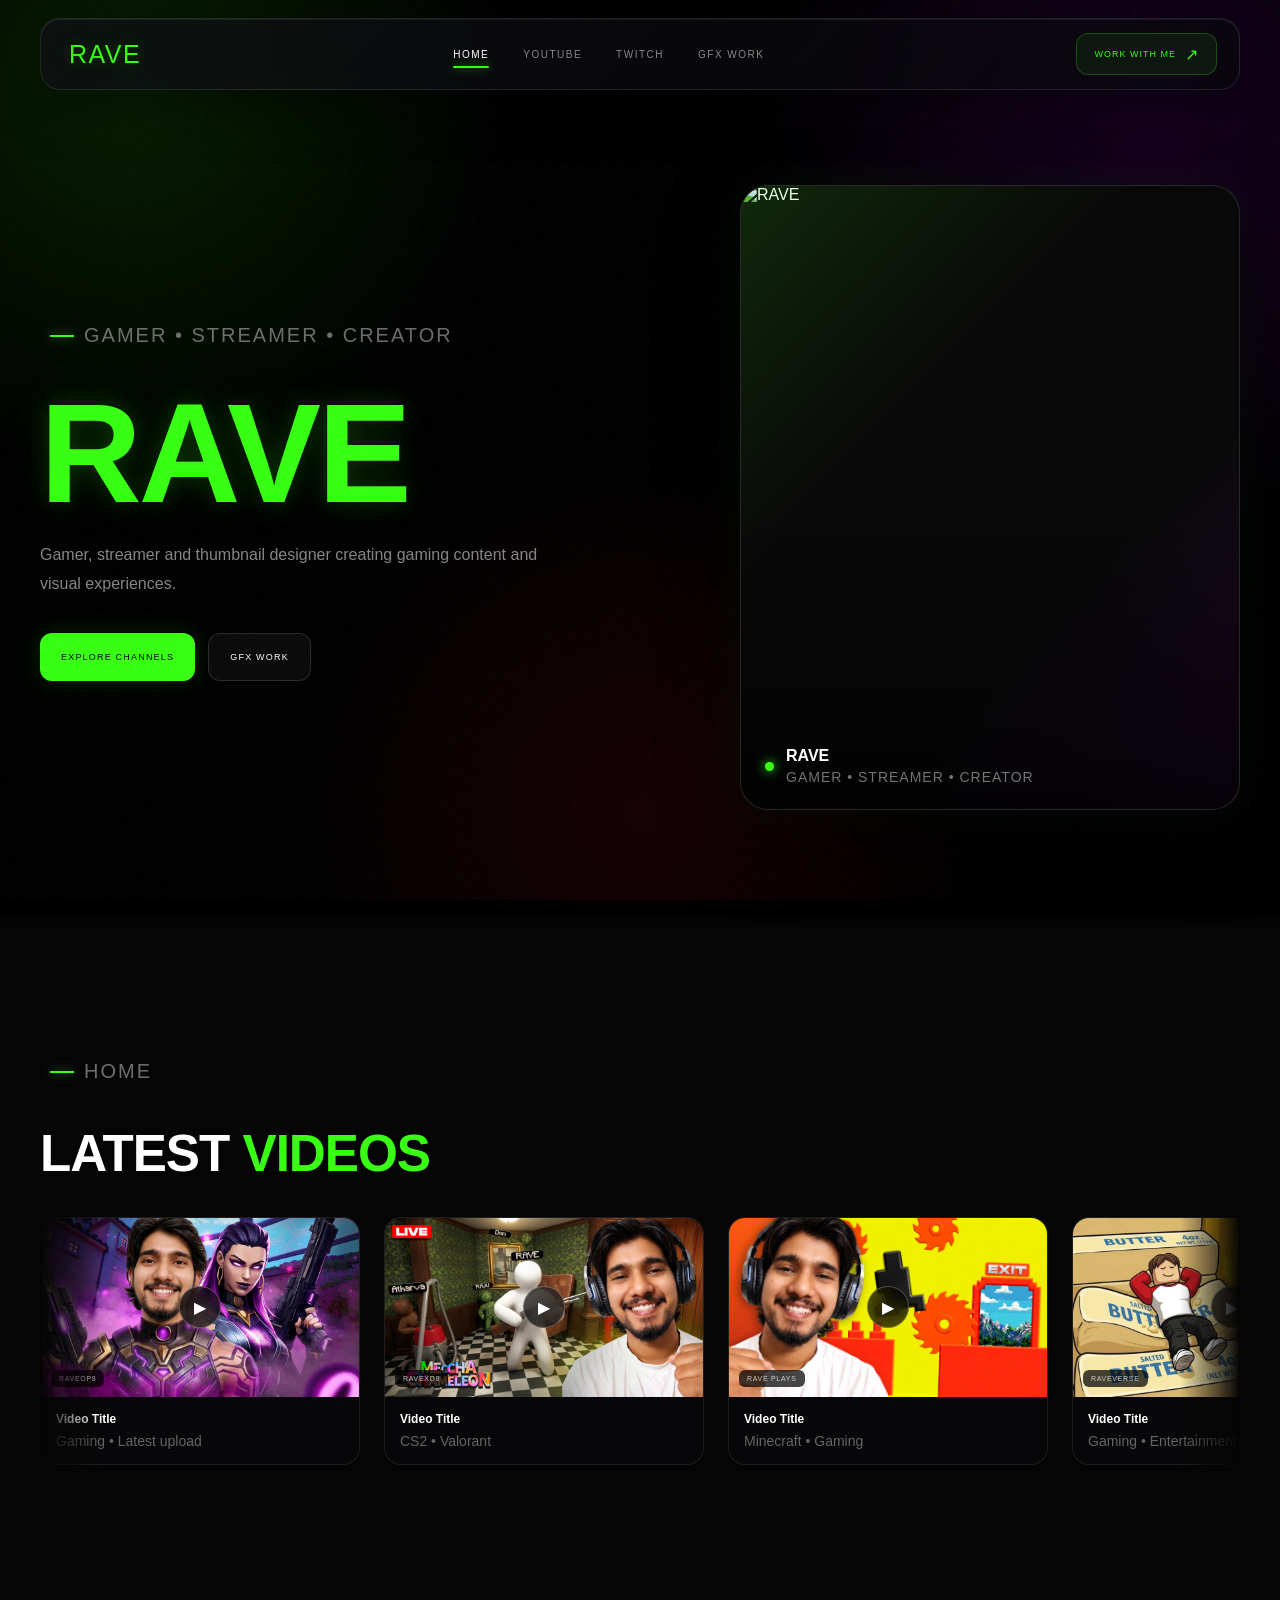
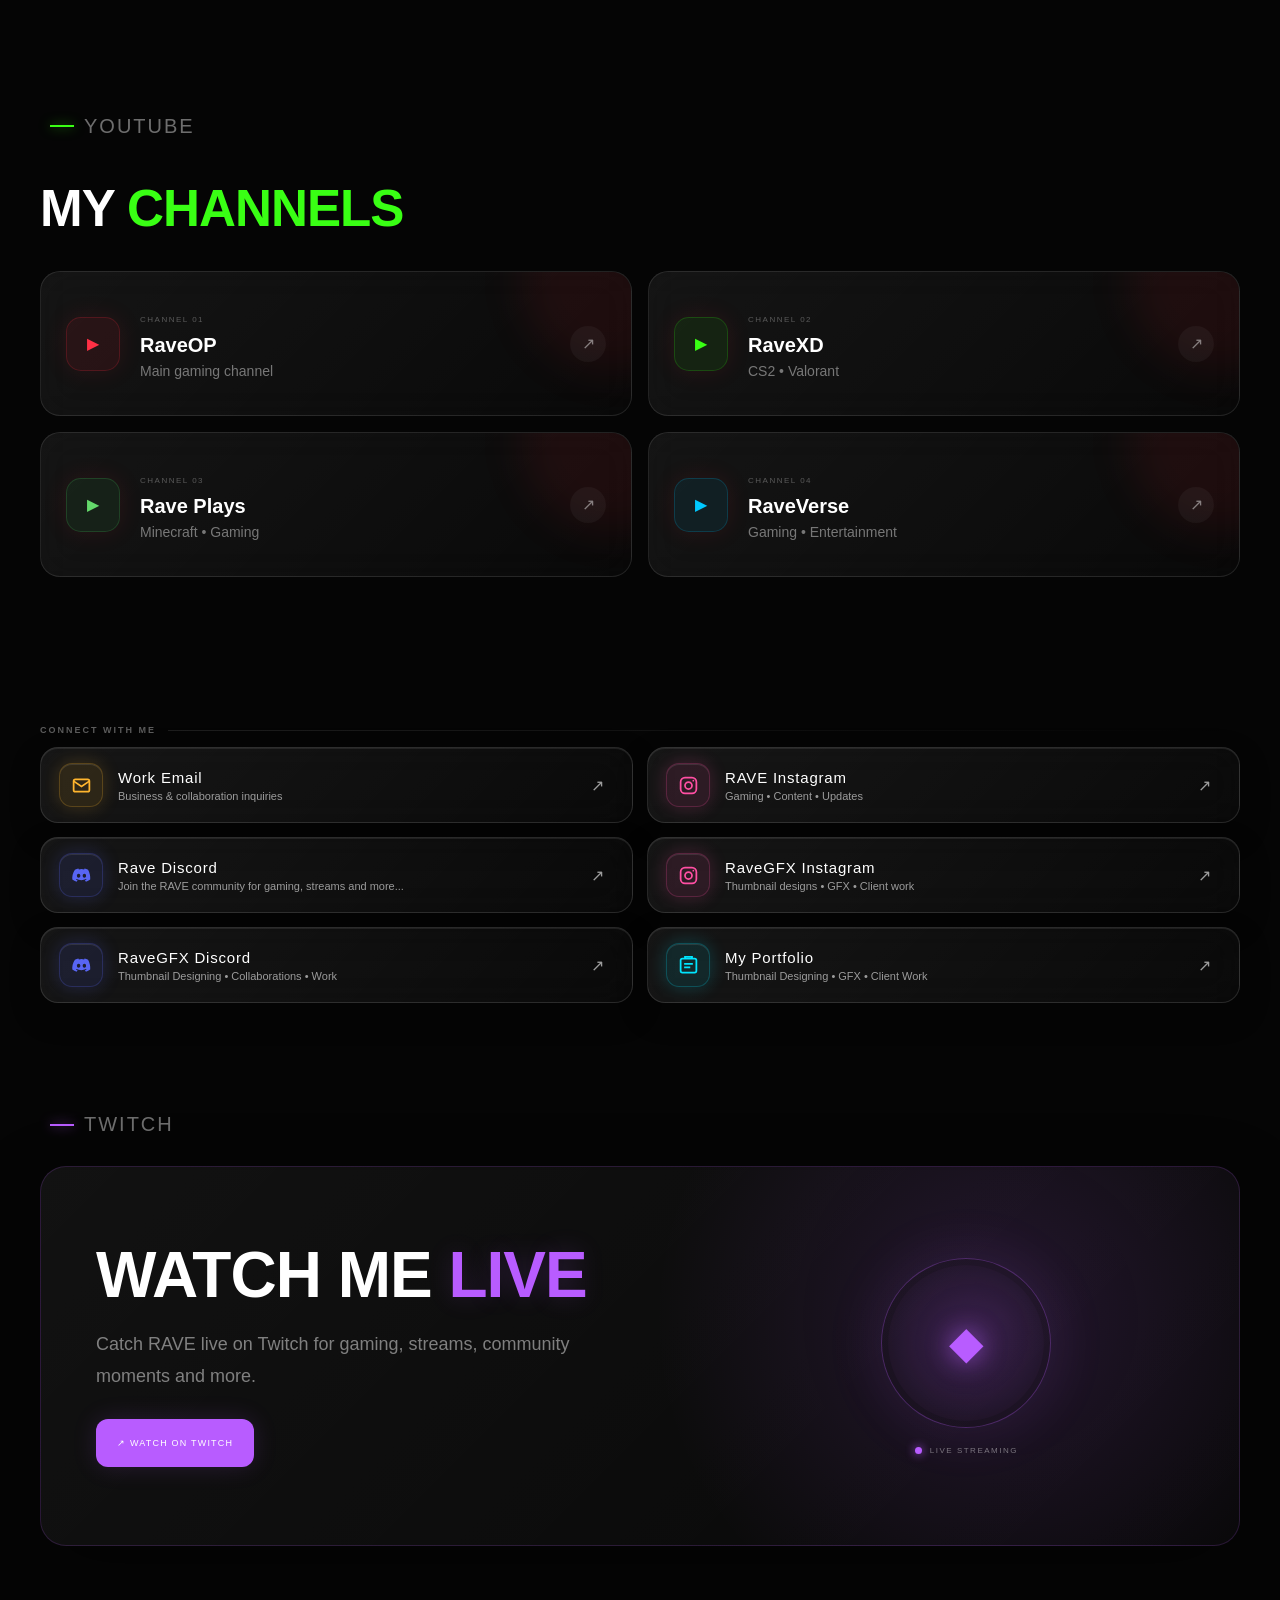
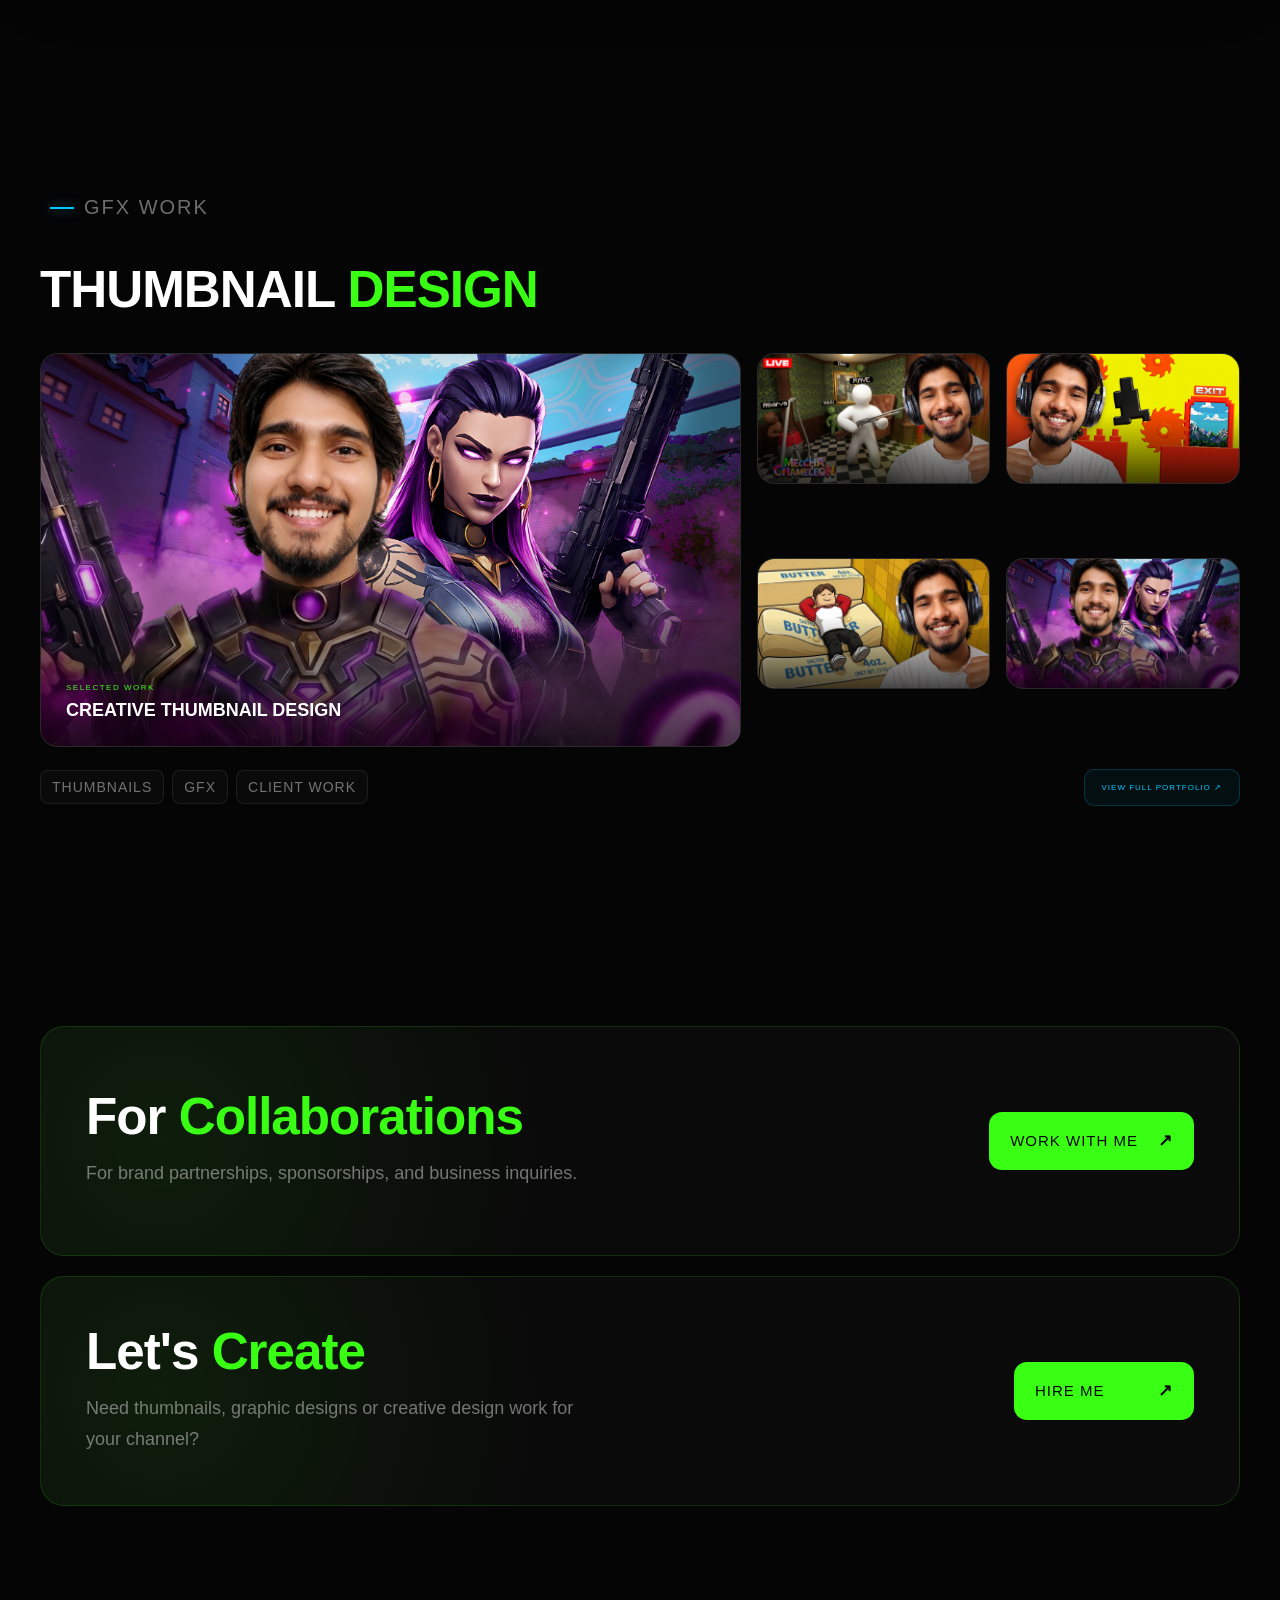
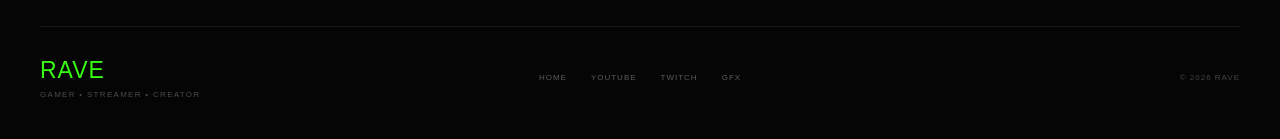
==== commit 5ba11ecb: "💫 New Changes Made" ====
--- a/index.html
+++ b/index.html
@@ -203,7 +203,7 @@
                     <span class="play-button">▶</span>
 
                     <span class="video-channel">
-                        RAVECS8
+                        RAVEXD8
                     </span>
 
                 </div>
@@ -422,7 +422,7 @@
                             </span>
 
                             <h3>
-                                RaveOP8
+                                RaveOP
                             </h3>
 
                             <p>
@@ -454,7 +454,7 @@
                             </span>
 
                             <h3>
-                                RaveCS8
+                                RaveXD
                             </h3>
 
                             <p>
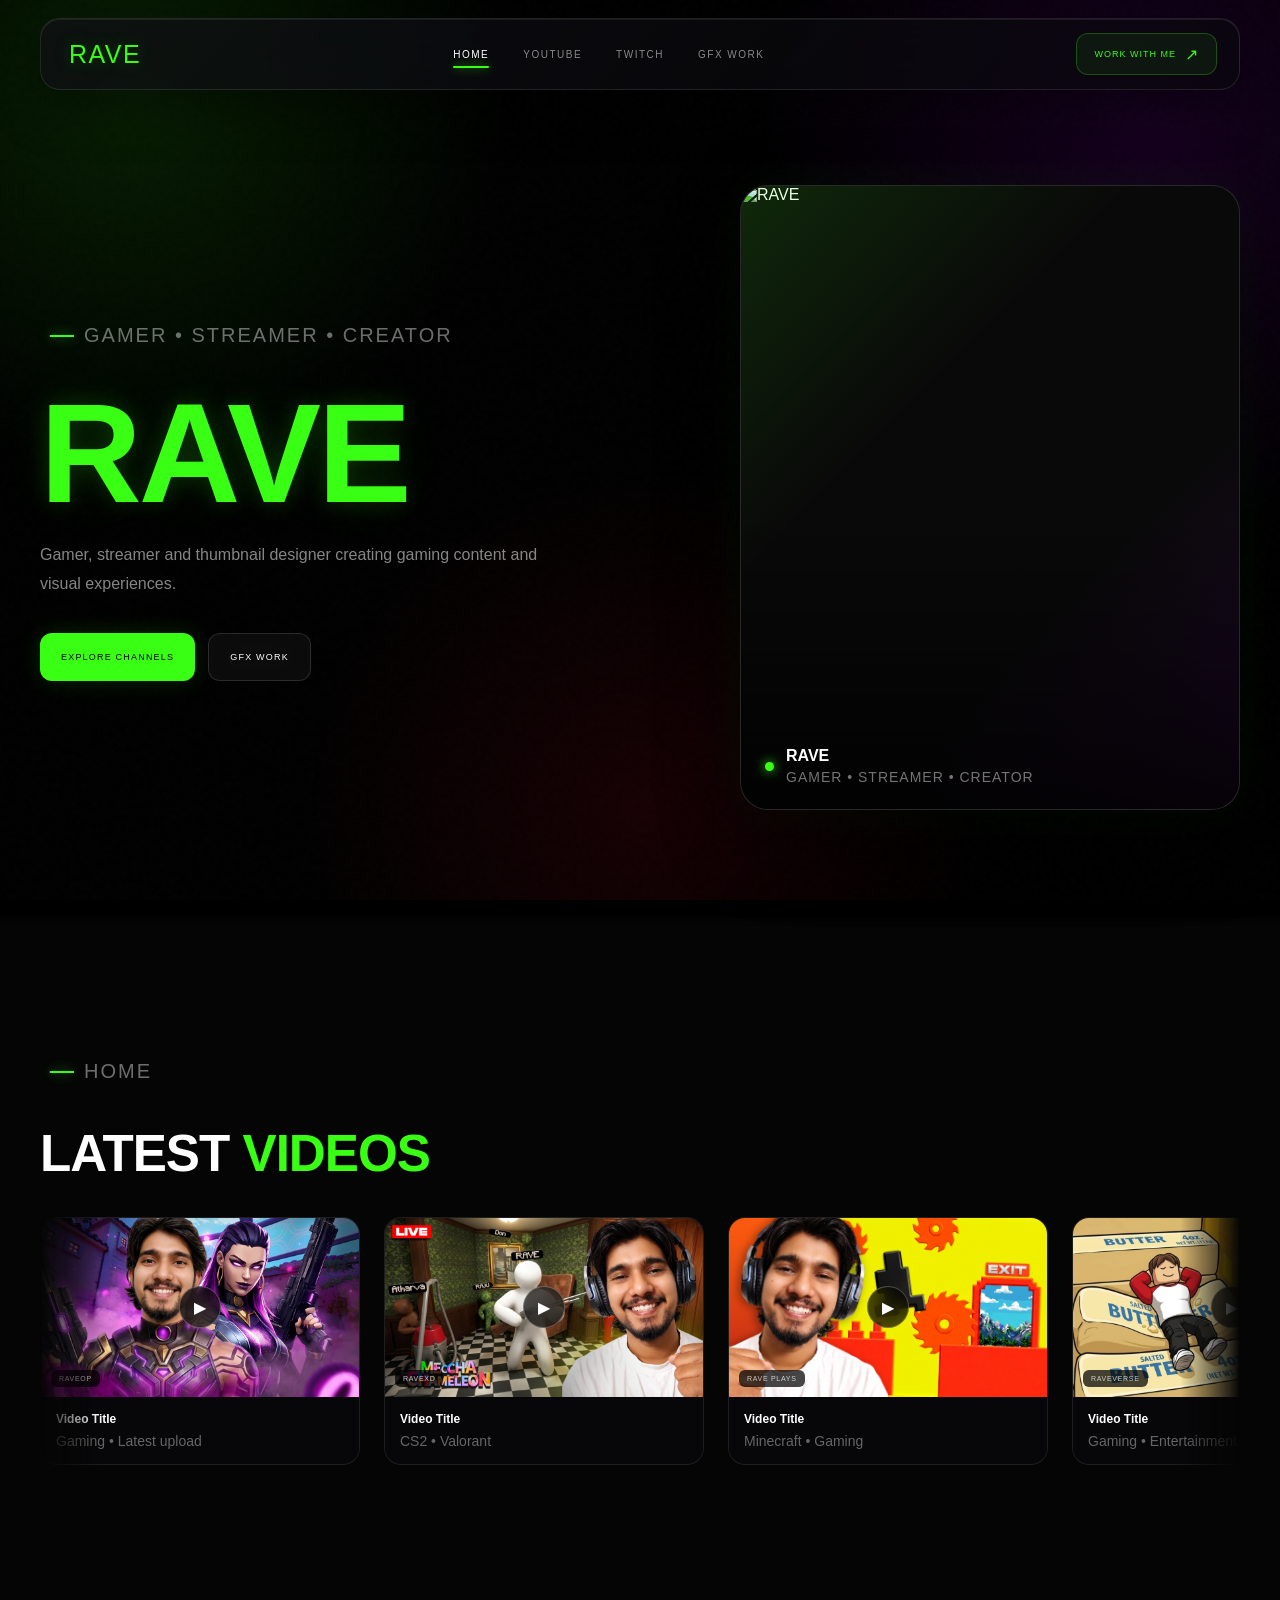
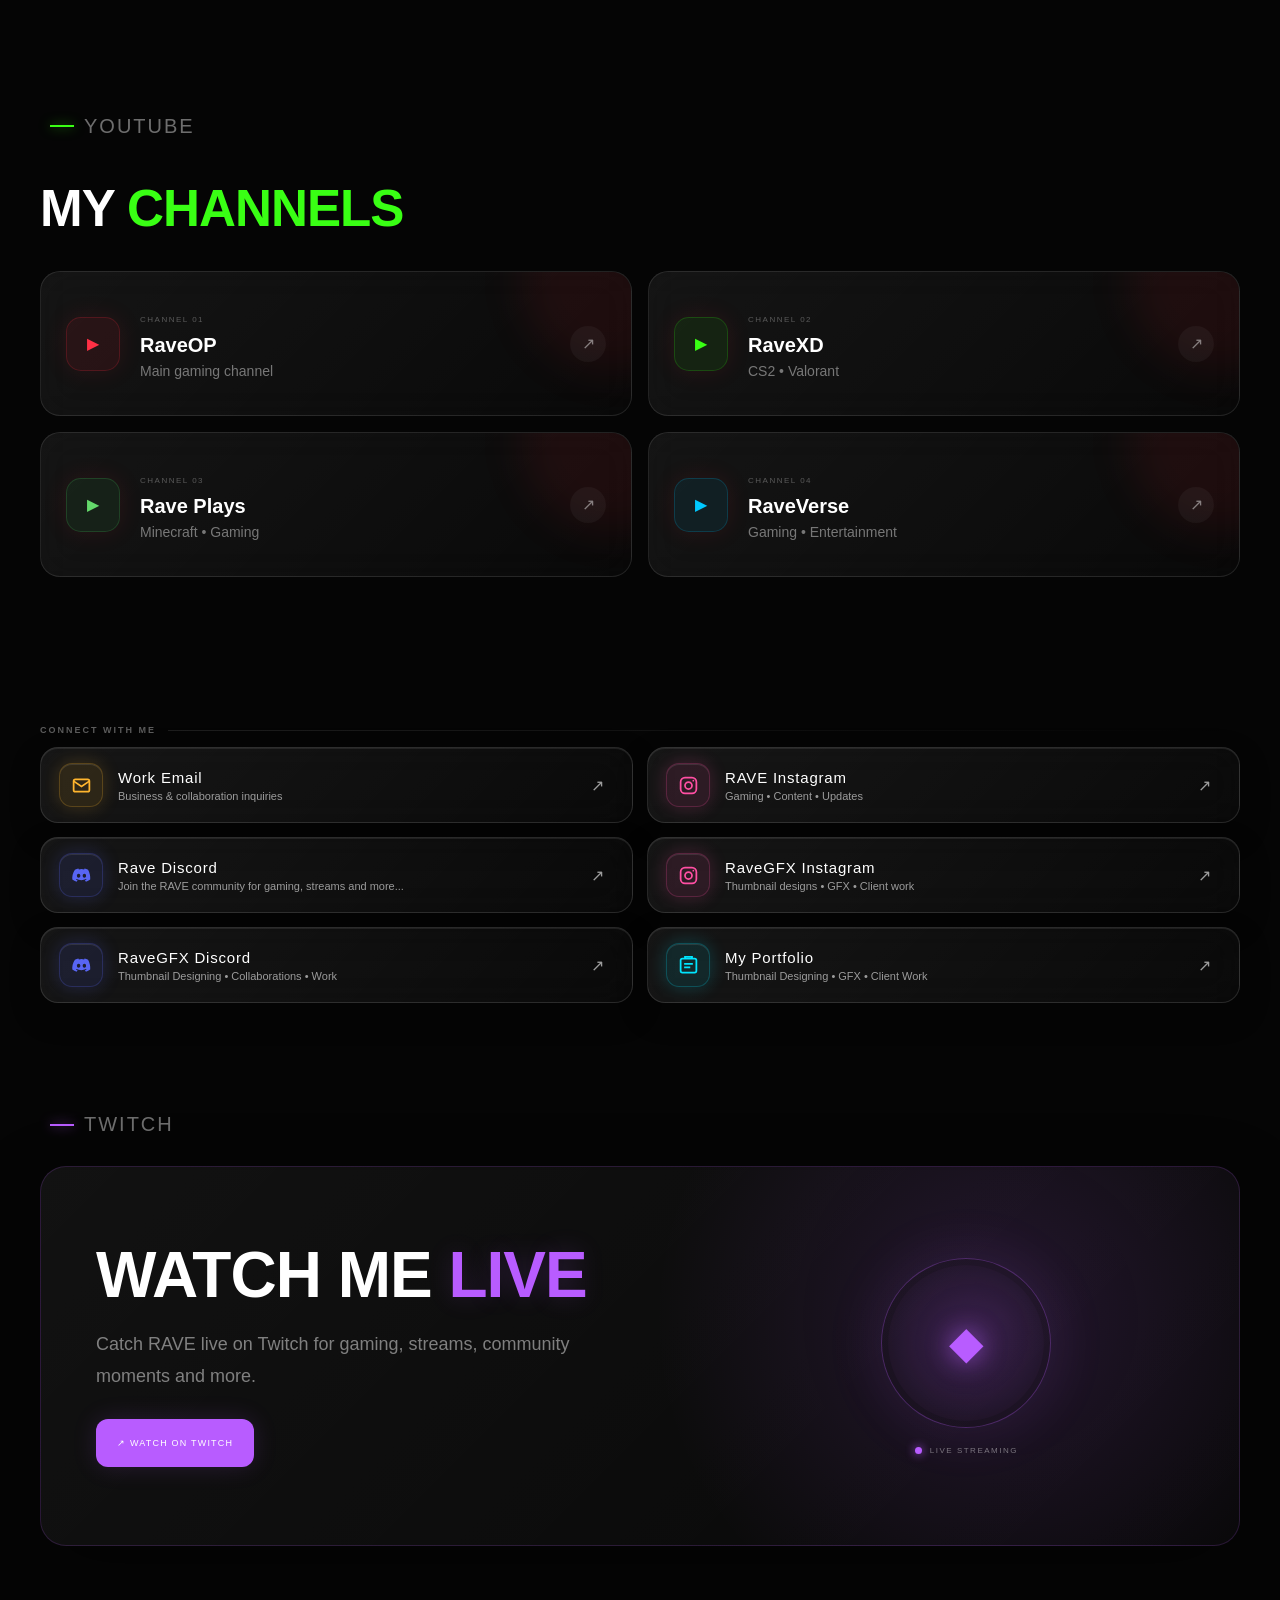
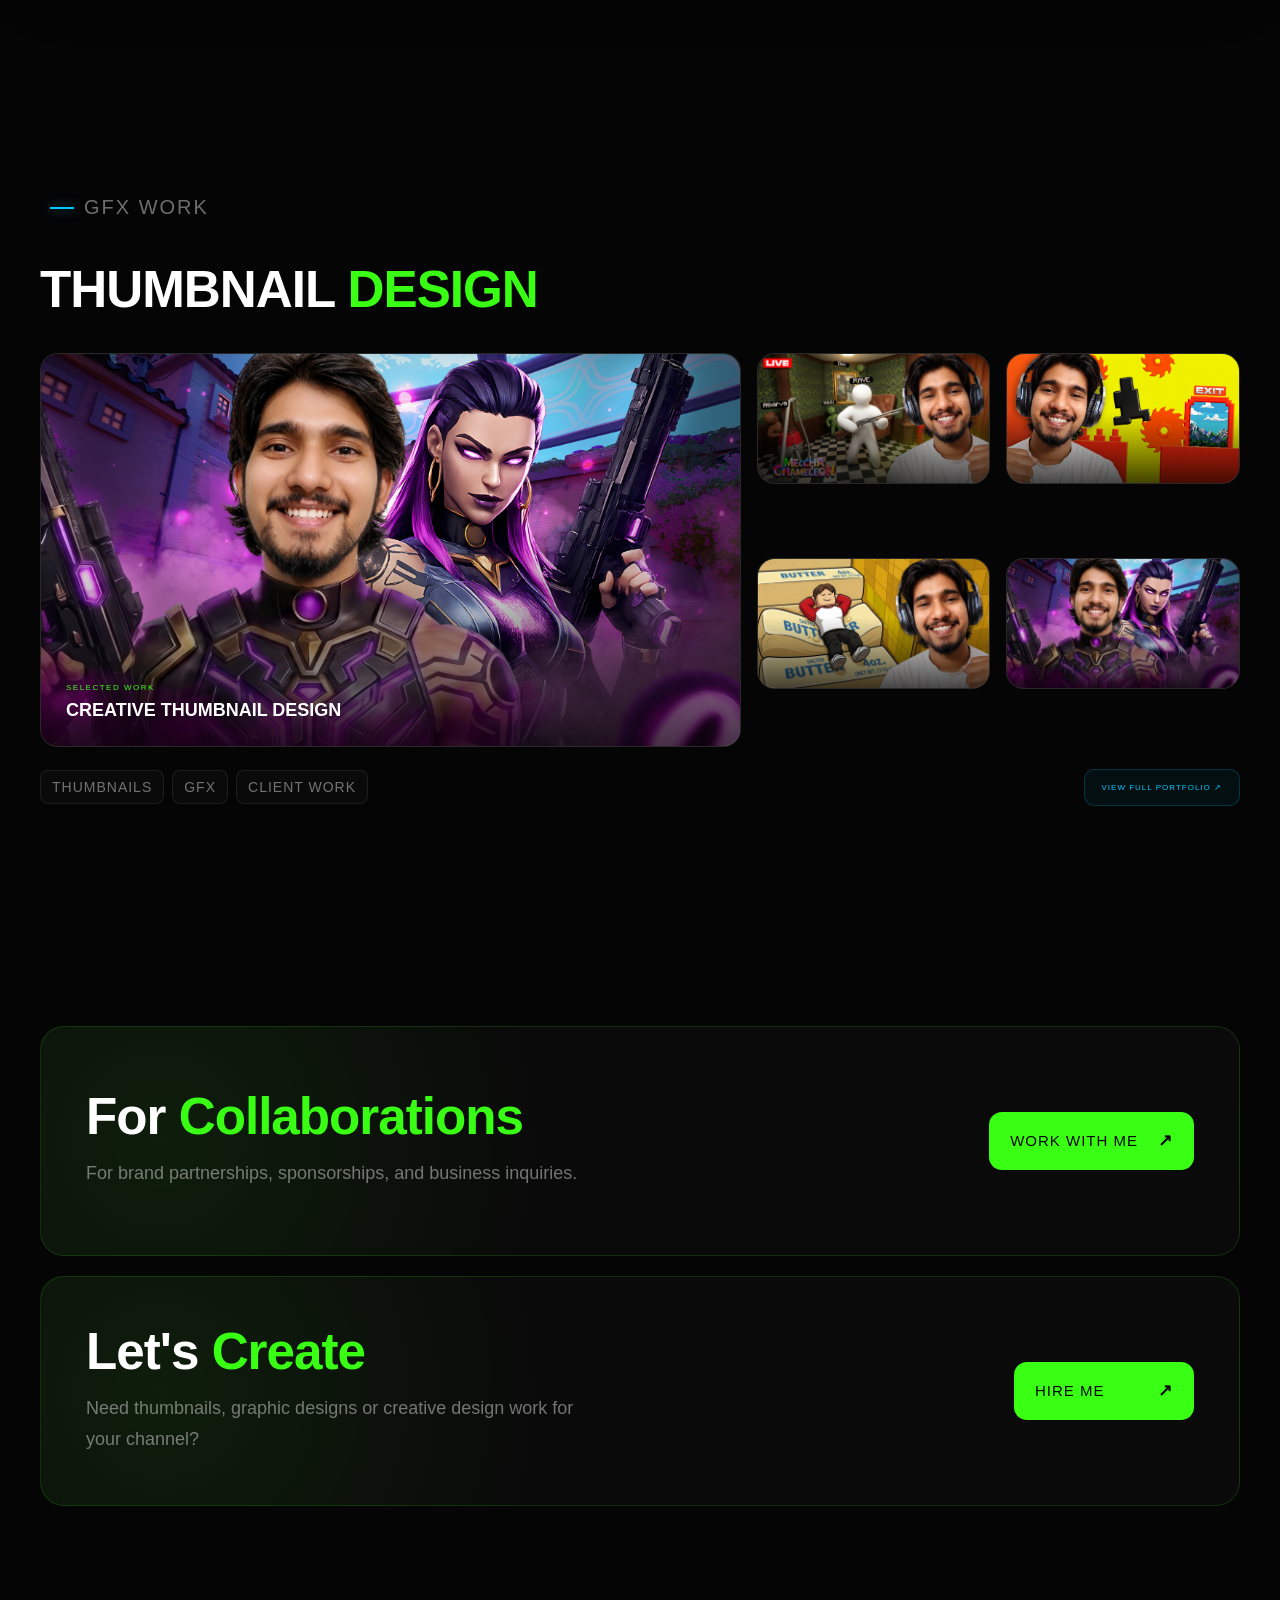
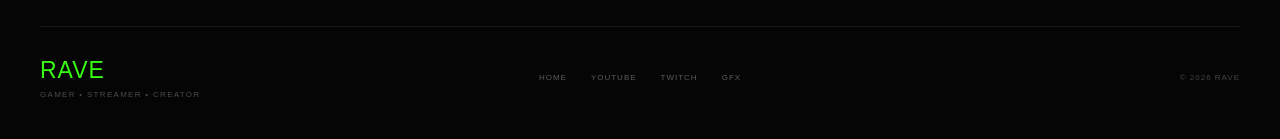
==== commit 7adaefd2: "💫 New Links Changes Updated" ====
--- a/index.html
+++ b/index.html
@@ -168,13 +168,13 @@
 
                     <img
                         src="./img/thumb1.jpg"
-                        alt="Latest RAVE video"
+                        alt="Latest RAVEOP video"
                     >
 
                     <span class="play-button">▶</span>
 
                     <span class="video-channel">
-                        RAVEOP8
+                        RAVEOP
                     </span>
 
                 </div>
@@ -197,13 +197,13 @@
 
                     <img
                         src="./img/thumb2.jpg"
-                        alt="Latest RAVECS8 video"
+                        alt="Latest RAVEXD video"
                     >
 
                     <span class="play-button">▶</span>
 
                     <span class="video-channel">
-                        RAVEXD8
+                        RAVEXD
                     </span>
 
                 </div>
@@ -283,12 +283,12 @@
 
                 <div class="video-thumbnail">
 
-                    <img src="./img/thumb1.jpg" alt="Latest RAVE video">
+                    <img src="./img/thumb1.jpg" alt="Latest RAVEOP video">
 
                     <span class="play-button">▶</span>
 
                     <span class="video-channel">
-                        RAVEOP8
+                        RAVEOP
                     </span>
 
                 </div>
@@ -308,12 +308,12 @@
 
                 <div class="video-thumbnail">
 
-                    <img src="./img/thumb2.jpg" alt="Latest RAVECS8 video">
+                    <img src="./img/thumb2.jpg" alt="Latest RAVEXD video">
 
                     <span class="play-button">▶</span>
 
                     <span class="video-channel">
-                        RAVECS8
+                        RAVEXD
                     </span>
 
                 </div>
@@ -1150,7 +1150,7 @@
     </div>
 
     <div class="link-info">
-        <span class="link-title">RaveOP8</span>
+        <span class="link-title">RaveOP</span>
         <span class="link-description">Main gaming channel</span>
     </div>
 
@@ -1205,7 +1205,7 @@
     </div>
 
     <div class="link-info">
-        <span class="link-title">RaveCS8</span>
+        <span class="link-title">RaveXD</span>
         <span class="link-description">CS2 • Valorant • Competitive gaming</span>
     </div>
 
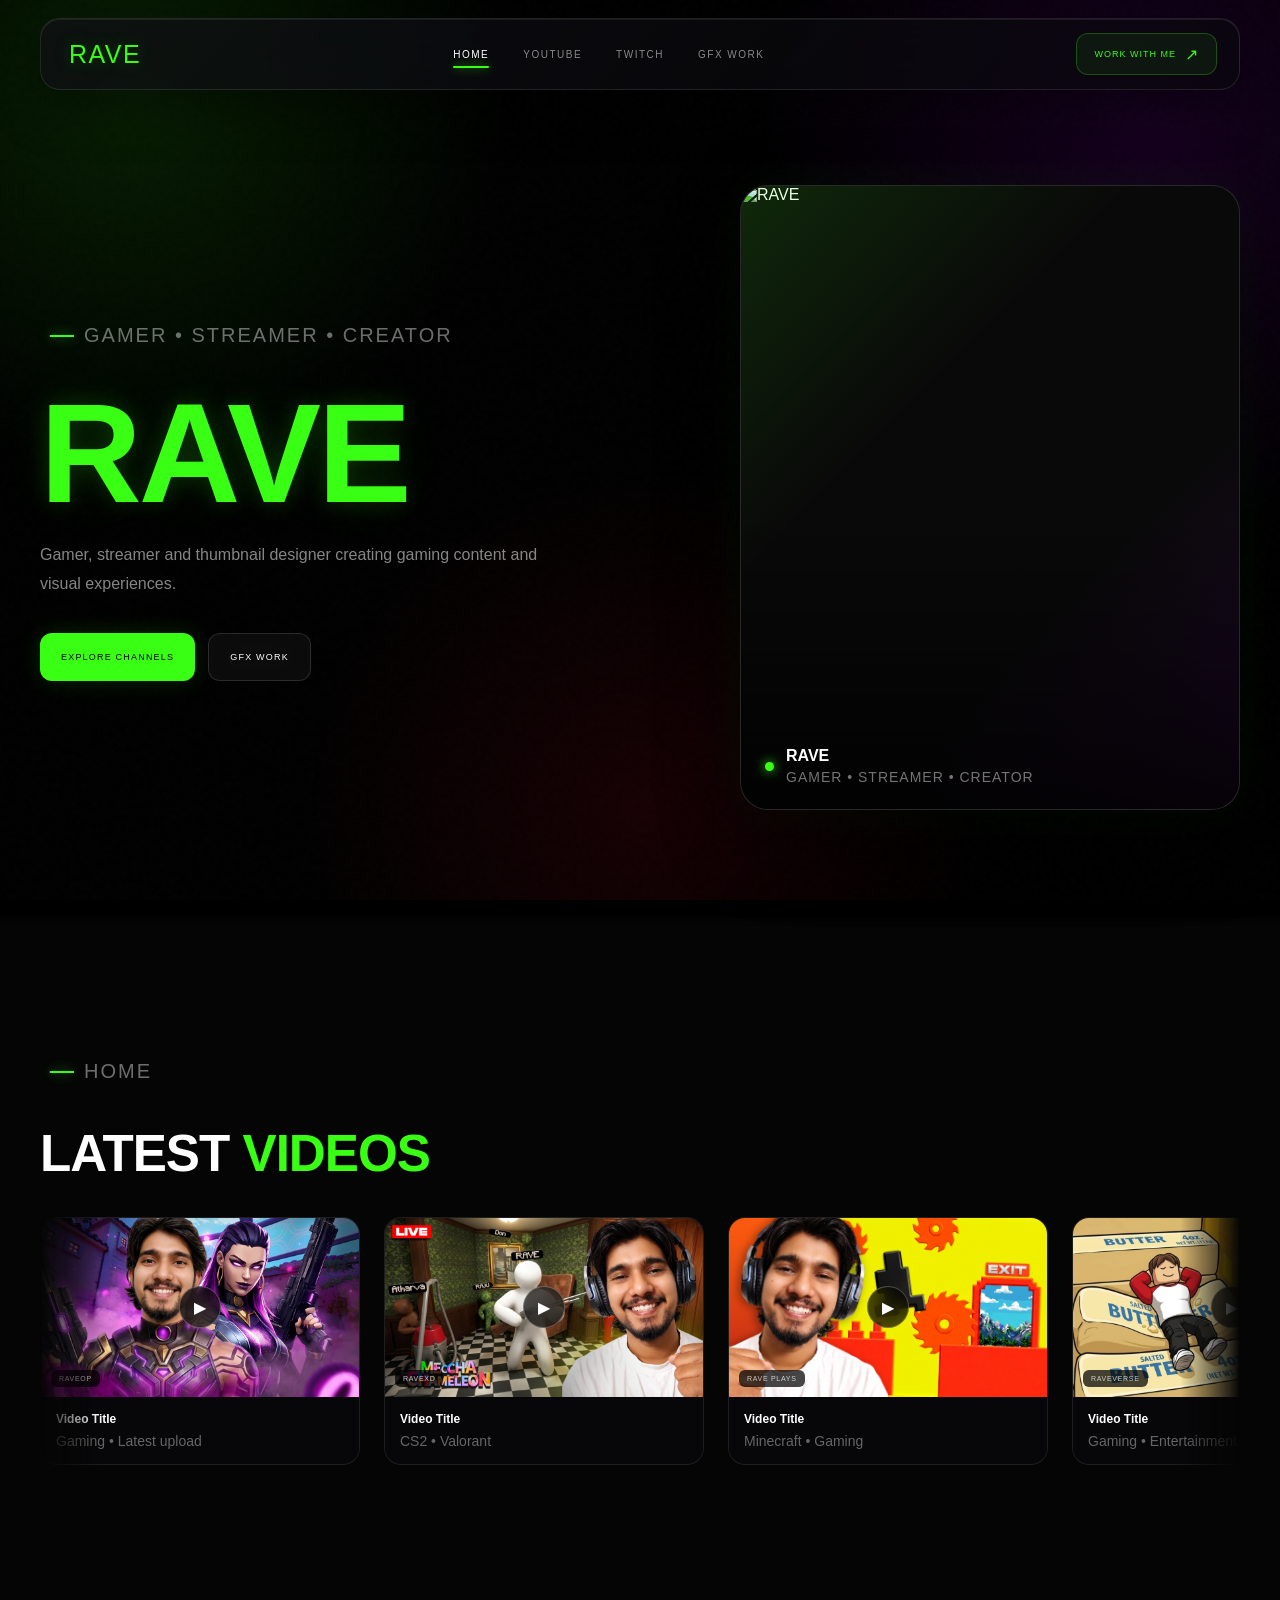
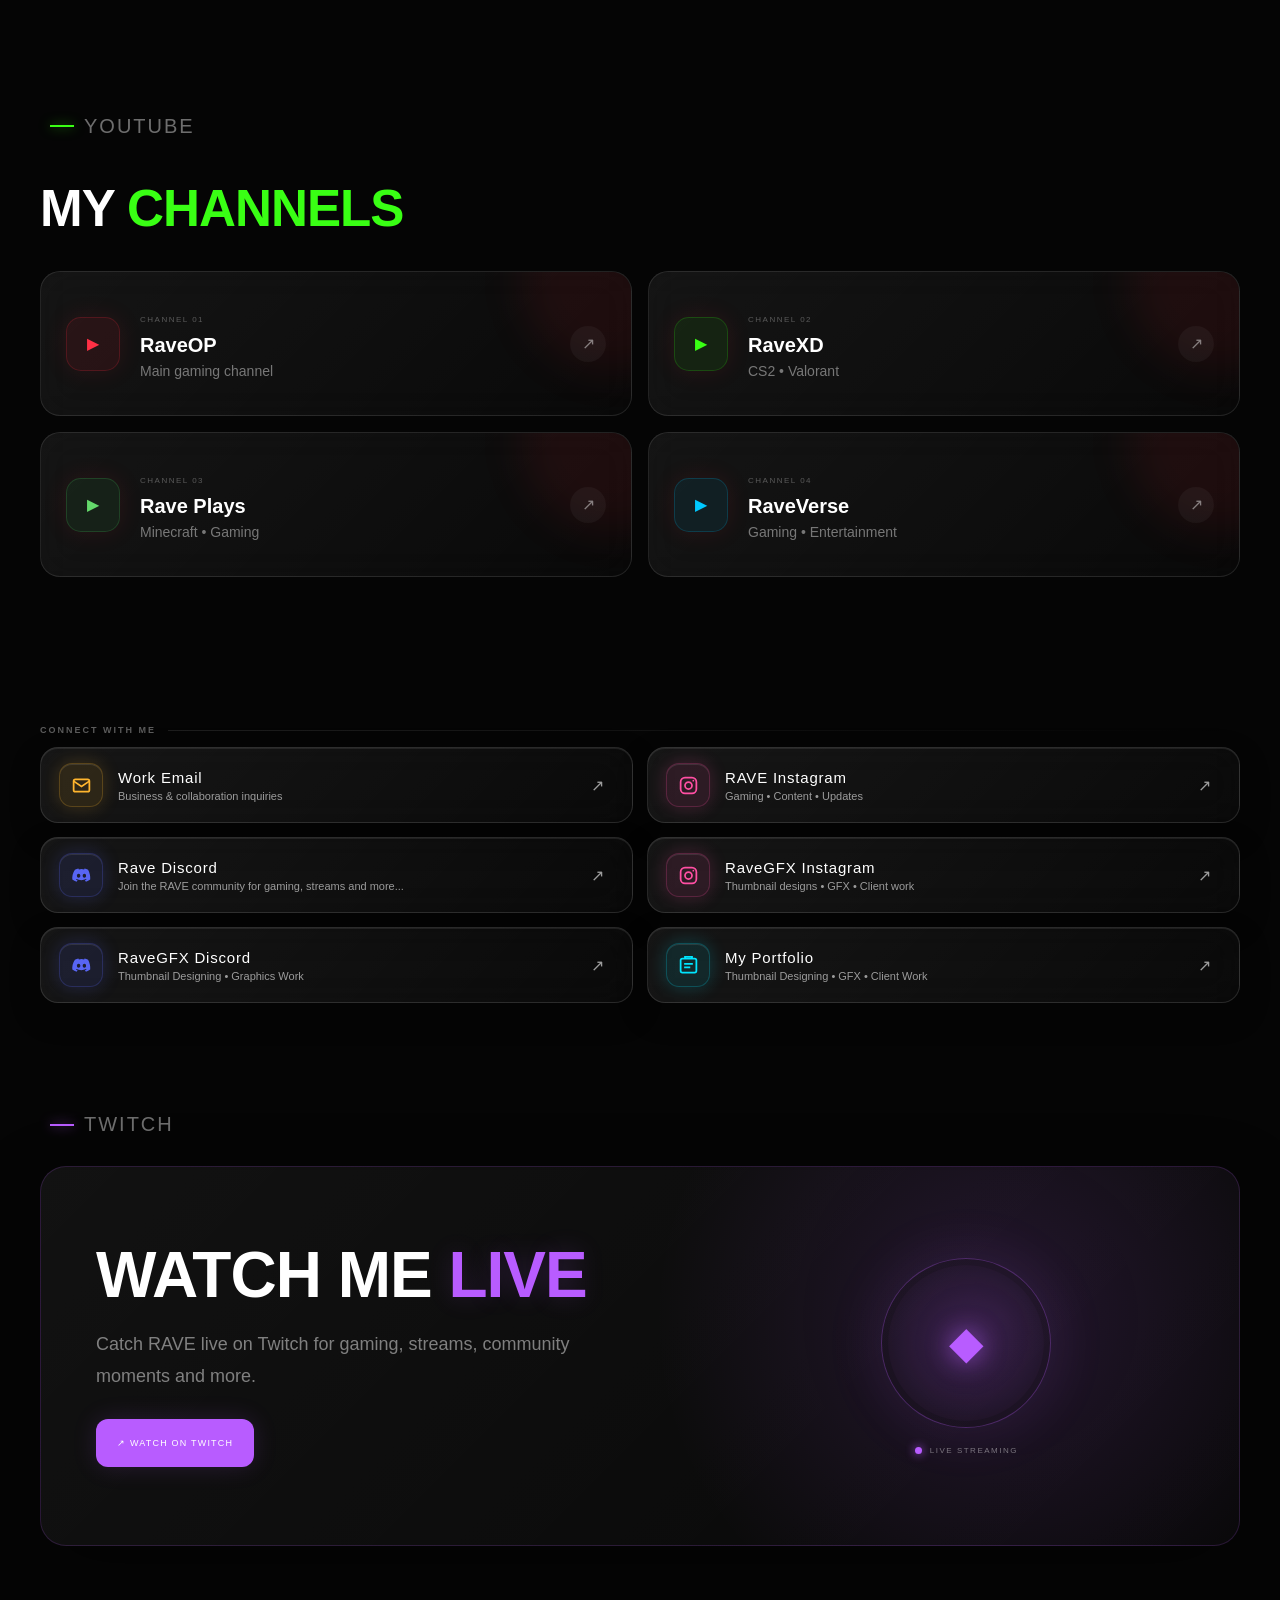
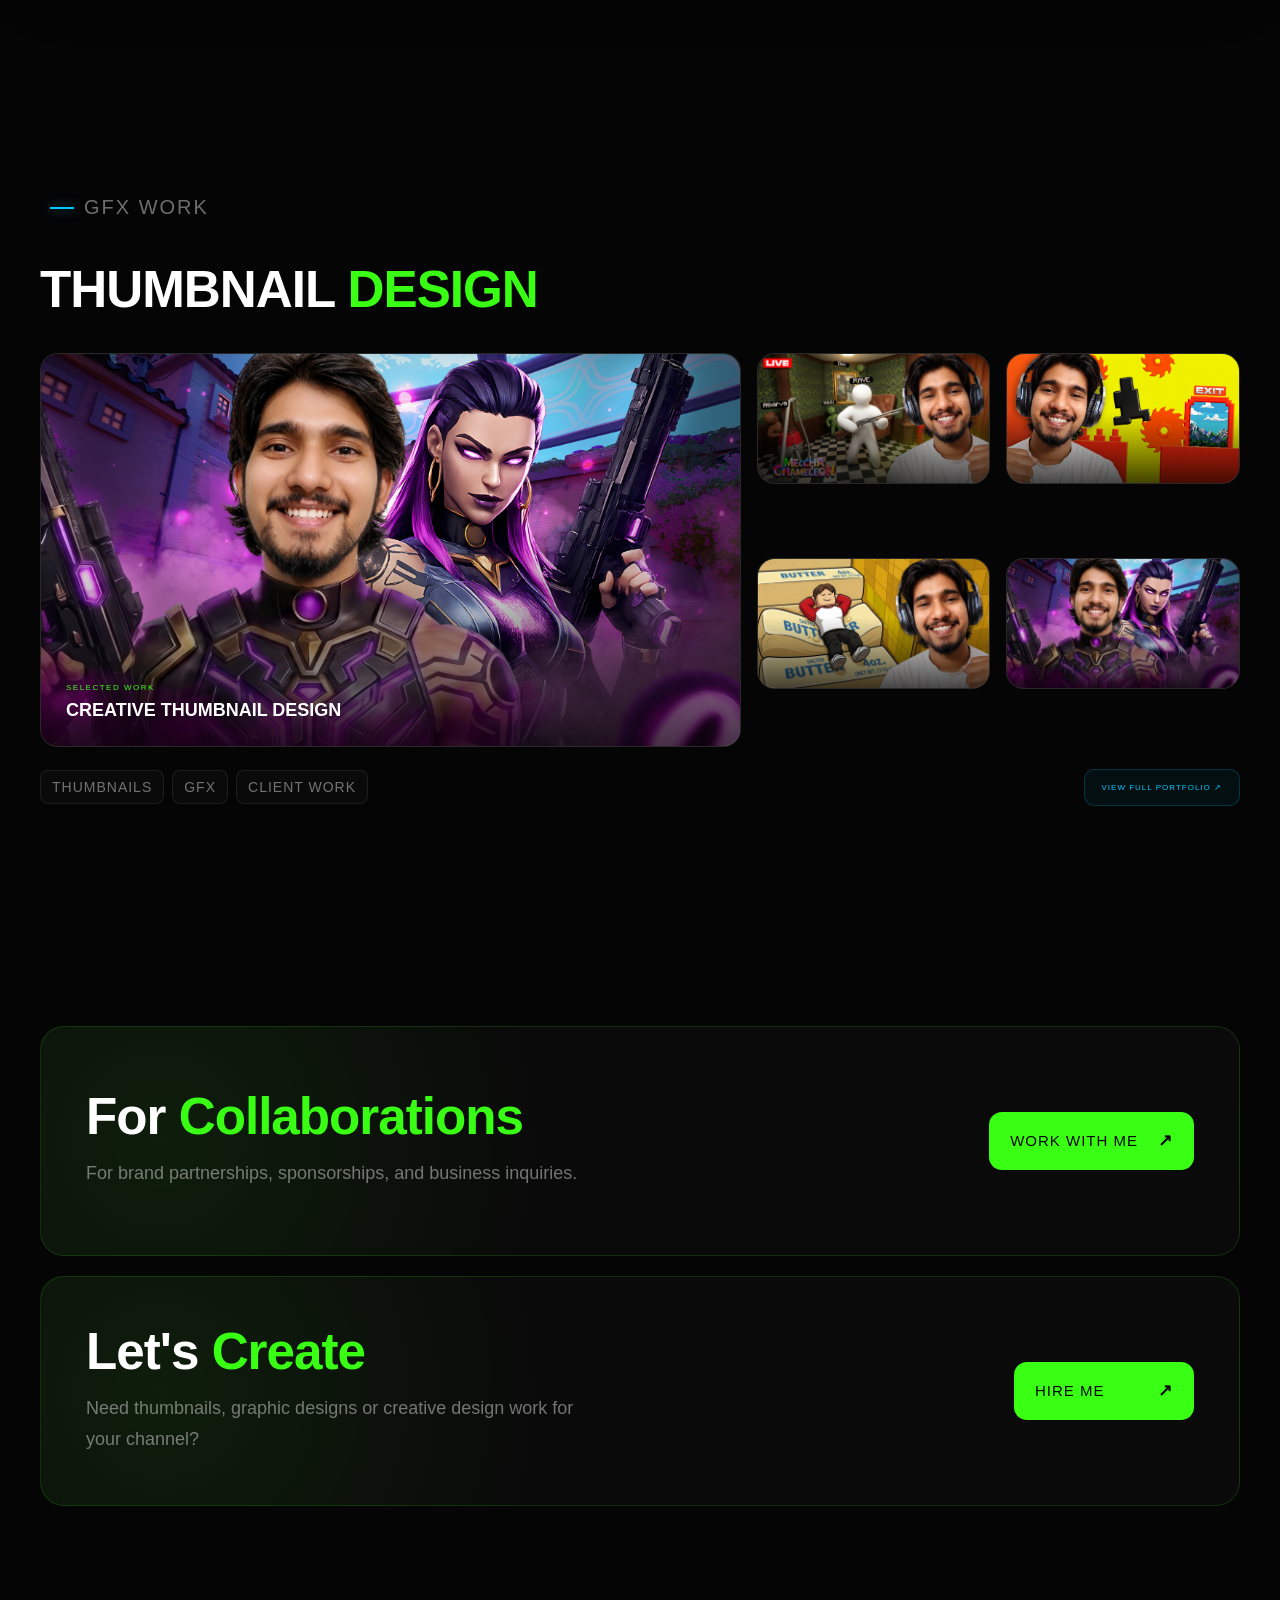
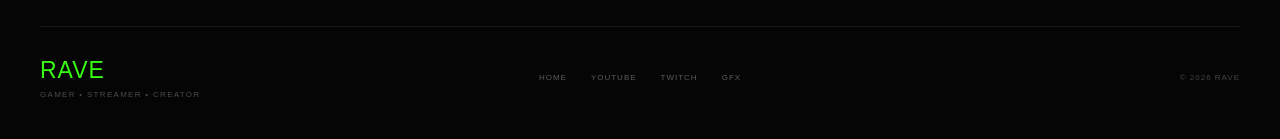
==== commit a4854f4d: "💫Link Changes Updated" ====
--- a/index.html
+++ b/index.html
@@ -744,7 +744,7 @@
             </span>
 
             <span class="link-description">
-                Thumbnail Designing • Collaborations • Work
+                Thumbnail Designing • Graphics Work
             </span>
 
         </div>
@@ -1248,7 +1248,7 @@
 
     <div class="link-info">
         <span class="link-title">RaveVerse</span>
-        <span class="link-description">Gaming • Entertainment • Videos</span>
+        <span class="link-description">Roblox • Gaming • Entertainment</span>
     </div>
 
     <span class="arrow">↗</span>
@@ -1269,7 +1269,7 @@
 
     <div class="link-info">
         <span class="link-title">Suhas Raut</span>
-        <span class="link-description">Personal • Tech • Creator</span>
+        <span class="link-description">Personal • Tech • Fitness</span>
     </div>
 
     <span class="arrow">↗</span>
@@ -1305,7 +1305,7 @@
 
             <div class="link-info">
                 <span class="link-title">Work Email</span>
-                <span class="link-description">Business & collaboration inquiries</span>
+                <span class="link-description">Business & collaboration Inquiries</span>
             </div>
 
             <span class="arrow">↗</span>
@@ -1355,7 +1355,7 @@
 
     <div class="link-info">
         <span class="link-title">RaveGFX Discord</span>
-        <span class="link-description">Thumbnail Designing • Collaborations • Work</span>
+        <span class="link-description">Thumbnail Designing • Graphics Work</span>
     </div>
 
     <span class="arrow">↗</span>
@@ -1367,7 +1367,6 @@
 
         <a
             class="link-card instagram"
-            href="YOUR_INSTAGRAM_LINK_HERE"
             href="https://www.instagram.com/rave.gfx_"
             target="_blank"
             rel="noopener noreferrer"
@@ -1383,7 +1382,7 @@
 
             <div class="link-info">
                 <span class="link-title">Instagram</span>
-                <span class="link-description">Behind the scenes & updates</span>
+                <span class="link-description">Thumbnails GFX Work & updates</span>
             </div>
 
             <span class="arrow">↗</span>
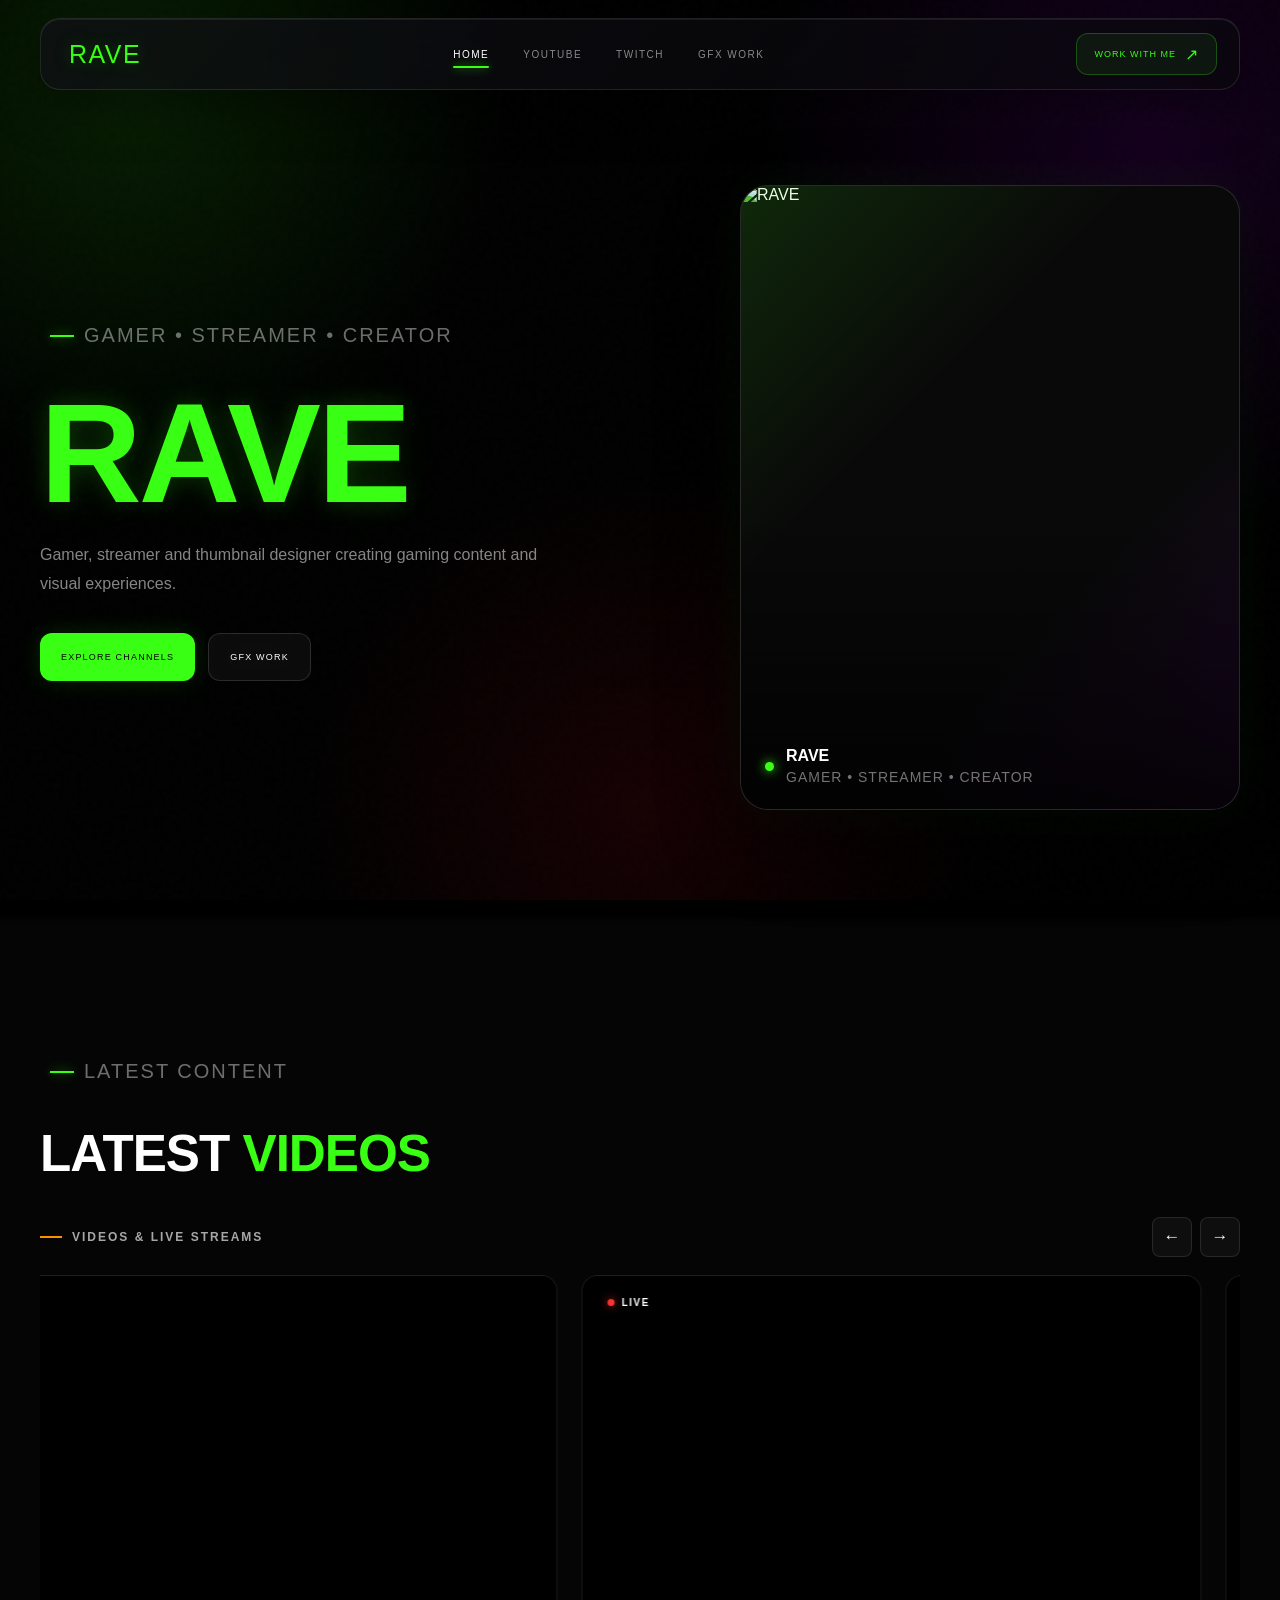
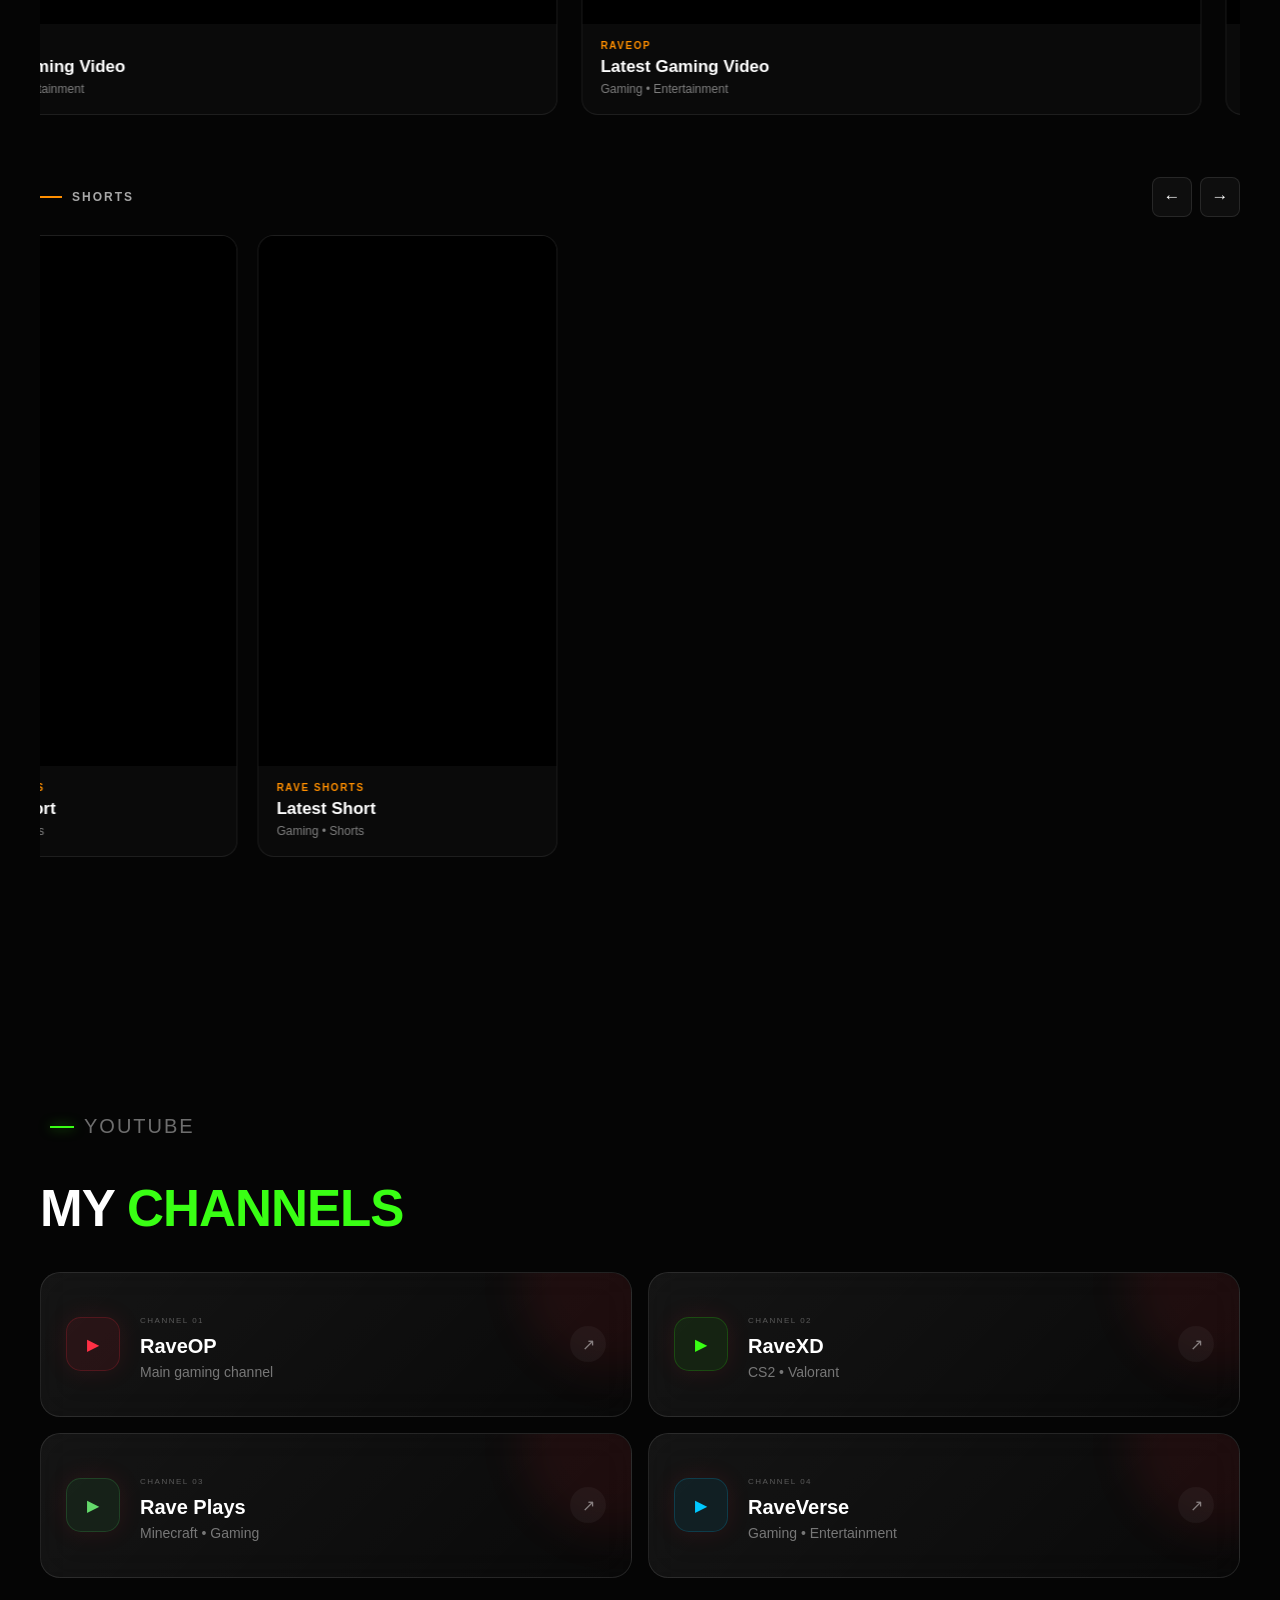
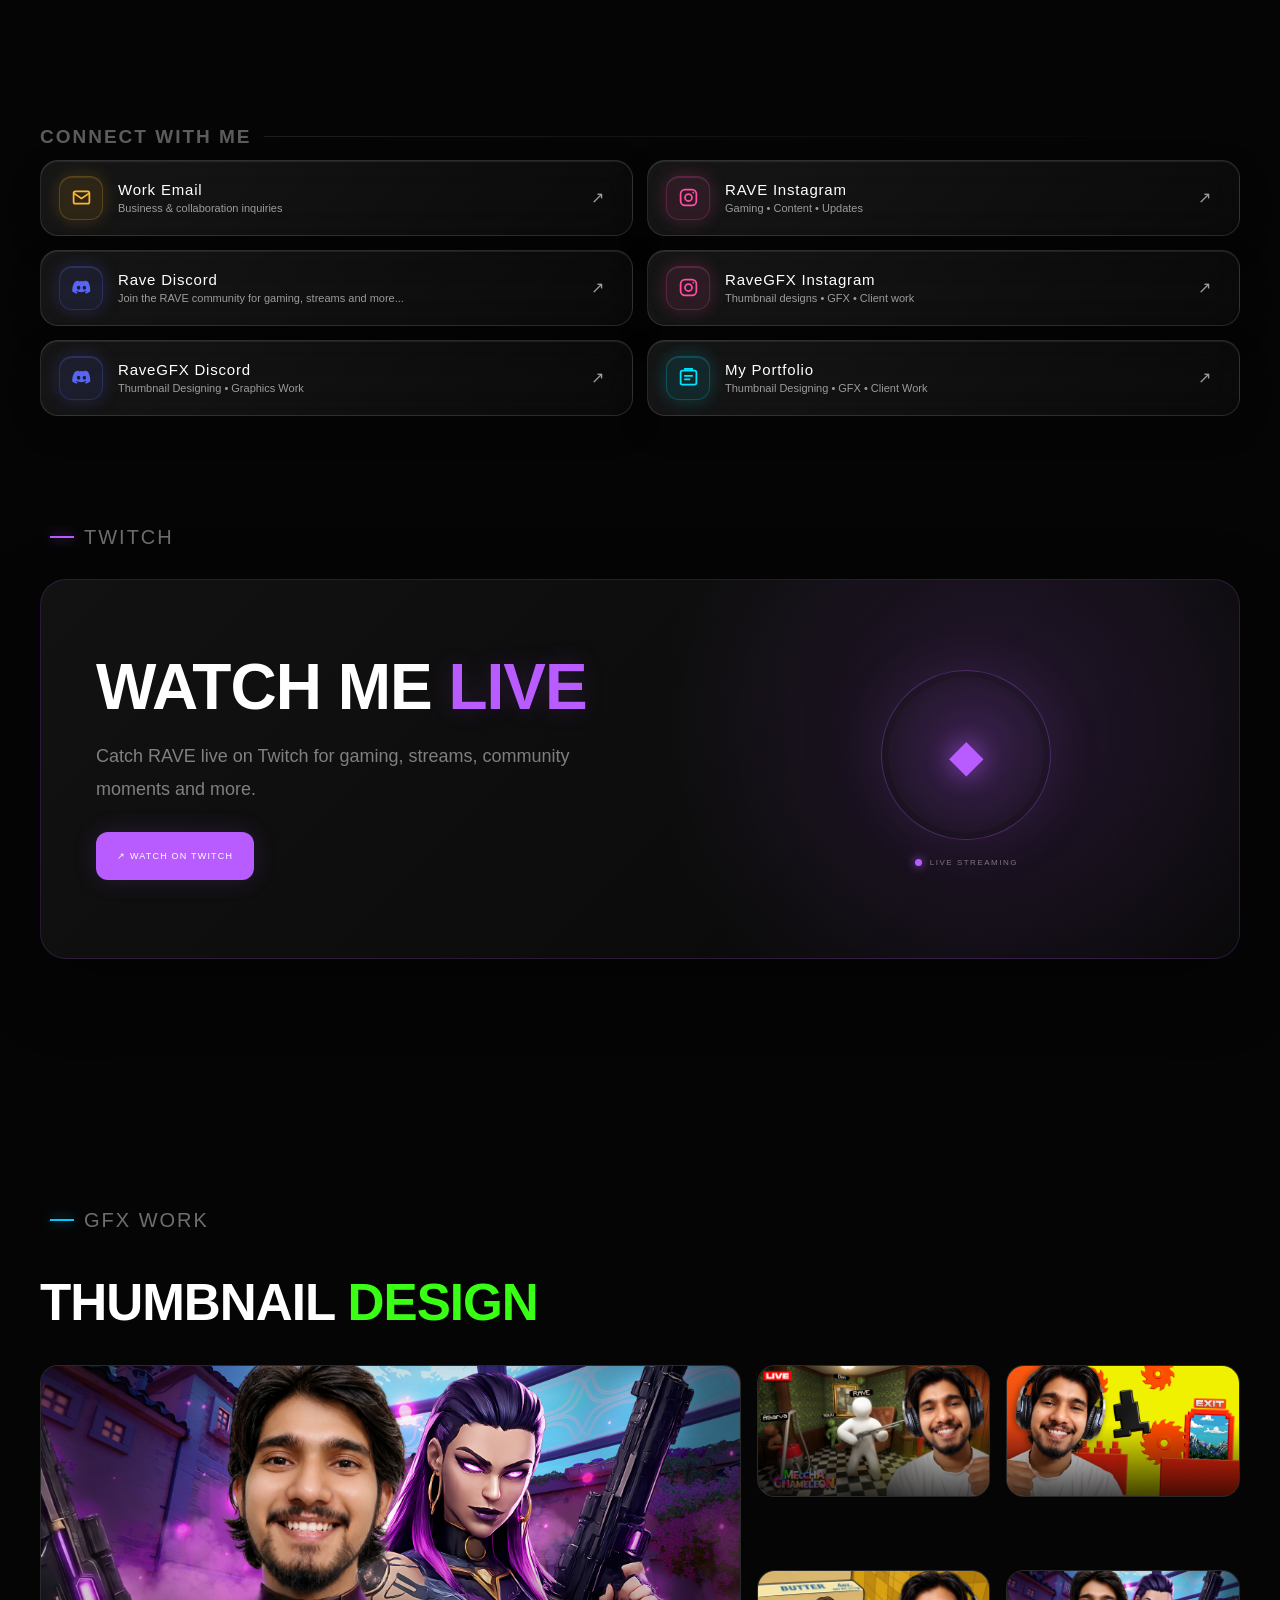
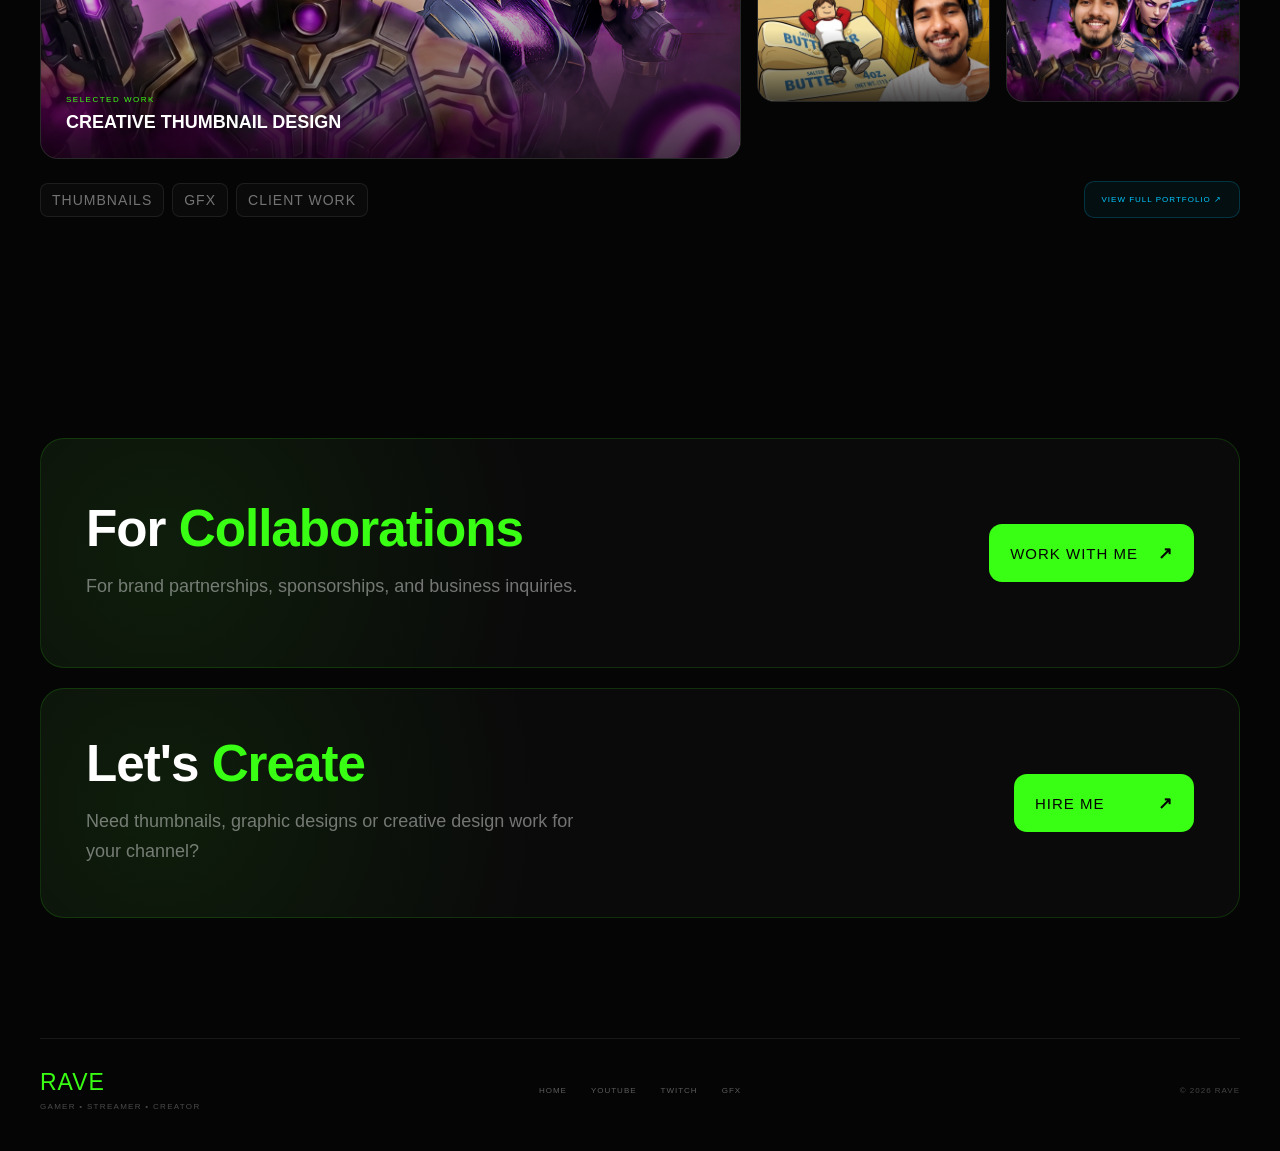
==== commit a99713f1: "💫 Sliding Videos Links Updated" ====
--- a/index.html
+++ b/index.html
@@ -141,242 +141,287 @@
 
             <!-- LATEST VIDEOS -->
             <!-- LATEST VIDEOS -->
-<section class="section latest-section">
+<!-- =====================================================
+     RAVE VIDEO CAROUSELS
+====================================================== -->
+
+<section class="section latest-section" id="latest">
 
     <div class="eyebrow">
         <span></span>
-        HOME
+        LATEST CONTENT
     </div>
 
     <div class="section-heading">
-
         <h2>
             LATEST <span>VIDEOS</span>
         </h2>
-
-    </div>
-
-
-    <div class="video-slider">
-
-        <div class="video-track">
+    </div>
+
+
+    <!-- =================================================
+         16:9 VIDEOS + LIVE STREAMS
+    ================================================== -->
+
+    <div class="carousel-heading">
+        <div>
+            <span class="carousel-line"></span>
+            <span>VIDEOS & LIVE STREAMS</span>
+        </div>
+
+        <div class="carousel-controls">
+            <button class="carousel-btn" data-carousel="videos" data-direction="-1">
+                ←
+            </button>
+
+            <button class="carousel-btn" data-carousel="videos" data-direction="1">
+                →
+            </button>
+        </div>
+    </div>
+
+
+    <div class="media-carousel" id="videos-carousel">
+
+        <div class="media-track">
 
             <!-- VIDEO 1 -->
-            <a href="https://www.youtube.com/live/8SuLbBoRoa8?si=vGUqc0XONkBTtp4L" class="video-card">
-
-                <div class="video-thumbnail">
-
-                    <img
-                        src="./img/thumb1.jpg"
-                        alt="Latest RAVEOP video"
-                    >
-
-                    <span class="play-button">▶</span>
-
-                    <span class="video-channel">
-                        RAVEOP
+            <article class="media-card video-card-16">
+
+                <div class="media-frame">
+                    <iframe
+                        src="https://www.youtube.com/embed/NrvT3Zc43oE"
+                        title="RAVE Video 1"
+                        loading="lazy"
+                        allow="accelerometer; autoplay; clipboard-write; encrypted-media; gyroscope; picture-in-picture; web-share"
+                        allowfullscreen>
+                    </iframe>
+                    <span class="live-label">
+                        <i></i>
+                        LIVE
                     </span>
-
-                </div>
-
-                <div class="video-info">
-
-                    <h3>Video Title</h3>
-
-                    <p>Gaming • Latest upload</p>
-
-                </div>
-
-            </a>
+                </div>
+
+                <div class="media-info">
+                    <span>RAVEOP</span>
+                    <h3>Latest Gaming Video</h3>
+                    <p>Gaming • Entertainment</p>
+                </div>
+
+            </article>
 
 
             <!-- VIDEO 2 -->
-            <a href="#" class="video-card">
-
-                <div class="video-thumbnail">
-
-                    <img
-                        src="./img/thumb2.jpg"
-                        alt="Latest RAVEXD video"
-                    >
-
-                    <span class="play-button">▶</span>
-
-                    <span class="video-channel">
-                        RAVEXD
+            <article class="media-card video-card-16">
+
+                <div class="media-frame">
+                    <iframe
+                        src="https://www.youtube.com/embed/77GnEEBi-ok"
+                        title="RAVE Video 2"
+                        loading="lazy"
+                        allow="accelerometer; autoplay; clipboard-write; encrypted-media; gyroscope; picture-in-picture; web-share"
+                        allowfullscreen>
+                    </iframe>
+                    <span class="live-label">
+                        <i></i>
+                        LIVE
                     </span>
-
-                </div>
-
-                <div class="video-info">
-
-                    <h3>Video Title</h3>
-
-                    <p>CS2 • Valorant</p>
-
-                </div>
-
-            </a>
-
-
-            <!-- VIDEO 3 -->
-            <a href="#" class="video-card">
-
-                <div class="video-thumbnail">
-
-                    <img
-                        src="./img/thumb3.jpg"
-                        alt="Latest Rave Plays video"
-                    >
-
-                    <span class="play-button">▶</span>
-
-                    <span class="video-channel">
-                        RAVE PLAYS
+                </div>
+
+                <div class="media-info">
+                    <span>RAVEOP</span>
+                    <h3>Latest Gaming Video</h3>
+                    <p>Gaming • Entertainment</p>
+                </div>
+
+            </article>
+
+
+            <!-- LIVE STREAM -->
+            <article class="media-card video-card-16 live-media">
+
+                <div class="media-frame">
+
+                    <iframe
+                        src="https://www.youtube.com/embed/8SuLbBoRoa8"
+                        title="RAVE Live Stream"
+                        loading="lazy"
+                        allow="accelerometer; autoplay; clipboard-write; encrypted-media; gyroscope; picture-in-picture; web-share"
+                        allowfullscreen>
+                    </iframe>
+
+                    <span class="live-label">
+                        <i></i>
+                        LIVE
                     </span>
 
                 </div>
 
-                <div class="video-info">
-
-                    <h3>Video Title</h3>
-
-                    <p>Minecraft • Gaming</p>
-
-                </div>
-
-            </a>
+                <div class="media-info">
+                    <span>RAVEOP</span>
+                    <h3>Live Stream</h3>
+                    <p>Gaming • Live</p>
+                </div>
+
+            </article>
 
 
             <!-- VIDEO 4 -->
-            <a href="#" class="video-card">
-
-                <div class="video-thumbnail">
-
-                    <img
-                        src="./img/thumb4.jpg"
-                        alt="Latest RaveVerse video"
-                    >
-
-                    <span class="play-button">▶</span>
-
-                    <span class="video-channel">
-                        RAVEVERSE
+            <article class="media-card video-card-16">
+
+                <div class="media-frame">
+                    <iframe
+                        src="https://www.youtube.com/embed/4qaEc_nCGfE"
+                        title="RAVE Video 4"
+                        loading="lazy"
+                        allow="accelerometer; autoplay; clipboard-write; encrypted-media; gyroscope; picture-in-picture; web-share"
+                        allowfullscreen>
+                    </iframe>
+                    <span class="live-label">
+                        <i></i>
+                        LIVE
                     </span>
-
-                </div>
-
-                <div class="video-info">
-
-                    <h3>Video Title</h3>
-
+                </div>
+
+                <div class="media-info">
+                    <span>RAVEOP</span>
+                    <h3>Latest Gaming Video</h3>
                     <p>Gaming • Entertainment</p>
-
-                </div>
-
-            </a>
-
-
-            <!-- DUPLICATES FOR SEAMLESS LOOP -->
-
-            <a href="#" class="video-card">
-
-                <div class="video-thumbnail">
-
-                    <img src="./img/thumb1.jpg" alt="Latest RAVEOP video">
-
-                    <span class="play-button">▶</span>
-
-                    <span class="video-channel">
-                        RAVEOP
-                    </span>
-
-                </div>
-
-                <div class="video-info">
-
-                    <h3>Video Title</h3>
-
-                    <p>Gaming • Latest upload</p>
-
-                </div>
-
-            </a>
-
-
-            <a href="#" class="video-card">
-
-                <div class="video-thumbnail">
-
-                    <img src="./img/thumb2.jpg" alt="Latest RAVEXD video">
-
-                    <span class="play-button">▶</span>
-
-                    <span class="video-channel">
-                        RAVEXD
-                    </span>
-
-                </div>
-
-                <div class="video-info">
-
-                    <h3>Video Title</h3>
-
-                    <p>CS2 • Valorant</p>
-
-                </div>
-
-            </a>
-
-
-            <a href="#" class="video-card">
-
-                <div class="video-thumbnail">
-
-                    <img src="./img/thumb3.jpg" alt="Latest Rave Plays video">
-
-                    <span class="play-button">▶</span>
-
-                    <span class="video-channel">
-                        RAVE PLAYS
-                    </span>
-
-                </div>
-
-                <div class="video-info">
-
-                    <h3>Video Title</h3>
-
-                    <p>Minecraft • Gaming</p>
-
-                </div>
-
-            </a>
-
-
-            <a href="#" class="video-card">
-
-                <div class="video-thumbnail">
-
-                    <img src="./img/thumb4.jpg" alt="Latest RaveVerse video">
-
-                    <span class="play-button">▶</span>
-
-                    <span class="video-channel">
-                        RAVEVERSE
-                    </span>
-
-                </div>
-
-                <div class="video-info">
-
-                    <h3>Video Title</h3>
-
-                    <p>Gaming • Entertainment</p>
-
-                </div>
-
-            </a>
+                </div>
+
+            </article>
+
+
+            <!--
+                ADD MORE VIDEOS HERE
+
+                Example:
+
+                <article class="media-card video-card-16">
+
+                    <div class="media-frame">
+                        <iframe
+                            src="https://www.youtube.com/embed/YOUR_VIDEO_ID"
+                            title="RAVE Video"
+                            loading="lazy"
+                            allowfullscreen>
+                        </iframe>
+                    </div>
+
+                    <div class="media-info">
+                        <span>RAVEOP</span>
+                        <h3>Your Video Title</h3>
+                        <p>Gaming • Entertainment</p>
+                    </div>
+
+                </article>
+            -->
+
+        </div>
+
+    </div>
+
+
+
+    <!-- =================================================
+         SHORTS
+    ================================================== -->
+
+    <div class="carousel-heading shorts-heading">
+
+        <div>
+            <span class="carousel-line"></span>
+            <span>SHORTS</span>
+        </div>
+
+        <div class="carousel-controls">
+            <button class="carousel-btn" data-carousel="shorts" data-direction="-1">
+                ←
+            </button>
+
+            <button class="carousel-btn" data-carousel="shorts" data-direction="1">
+                →
+            </button>
+        </div>
+
+    </div>
+
+
+    <div class="media-carousel shorts-carousel" id="shorts-carousel">
+
+        <div class="media-track">
+
+
+            <!-- SHORT 1 -->
+            <article class="media-card short-card">
+
+                <div class="media-frame">
+
+                    <iframe
+                        src="https://www.youtube.com/embed/3qffRy-NQG0"
+                        title="RAVE Short 1"
+                        loading="lazy"
+                        allow="accelerometer; autoplay; clipboard-write; encrypted-media; gyroscope; picture-in-picture; web-share"
+                        allowfullscreen>
+                    </iframe>
+
+                </div>
+
+                <div class="media-info">
+                    <span>RAVE SHORTS</span>
+                    <h3>Latest Short</h3>
+                    <p>Gaming • Shorts</p>
+                </div>
+
+            </article>
+
+
+            <!-- SHORT 2 -->
+            <article class="media-card short-card">
+
+                <div class="media-frame">
+
+                    <iframe
+                        src="https://www.youtube.com/embed/oM9_rsmyzqw"
+                        title="RAVE Short 2"
+                        loading="lazy"
+                        allow="accelerometer; autoplay; clipboard-write; encrypted-media; gyroscope; picture-in-picture; web-share"
+                        allowfullscreen>
+                    </iframe>
+
+                </div>
+
+                <div class="media-info">
+                    <span>RAVE SHORTS</span>
+                    <h3>Latest Short</h3>
+                    <p>Gaming • Shorts</p>
+                </div>
+
+            </article>
+
+
+            <!--
+                ADD MORE SHORTS HERE
+
+                <article class="media-card short-card">
+
+                    <div class="media-frame">
+                        <iframe
+                            src="https://www.youtube.com/embed/YOUR_SHORT_ID"
+                            title="RAVE Short"
+                            loading="lazy"
+                            allowfullscreen>
+                        </iframe>
+                    </div>
+
+                    <div class="media-info">
+                        <span>RAVE SHORTS</span>
+                        <h3>Your Short Title</h3>
+                        <p>Gaming • Shorts</p>
+                    </div>
+
+                </article>
+            -->
 
         </div>
 
@@ -1437,6 +1482,6 @@
 
 
     </div>
-
+<script src="script.js"></script>
 </body>
 </html>
--- a/style.css
+++ b/style.css
@@ -500,7 +500,7 @@
 
     color: rgba(255,255,255,.35);
 
-    font-size: 9px;
+    font-size: 19px;
     font-weight: 700;
     letter-spacing: 2px;
 }
@@ -2256,4 +2256,409 @@
         );
     }
 
+}
+
+/*Shorts and Videos Feed*/
+
+/* =====================================================
+   RAVE MEDIA CAROUSELS
+===================================================== */
+
+.carousel-heading {
+    display: flex;
+    align-items: center;
+    justify-content: space-between;
+
+    margin: 38px 0 18px;
+}
+
+.carousel-heading > div:first-child {
+    display: flex;
+    align-items: center;
+    gap: 10px;
+
+    font-size: 12px;
+    font-weight: 700;
+    letter-spacing: 2px;
+    color: rgba(255,255,255,.65);
+}
+
+.carousel-line {
+    width: 22px;
+    height: 2px;
+    background: #ff8f00;
+}
+
+
+/* =====================================================
+   CONTROLS
+===================================================== */
+
+.carousel-controls {
+    display: flex;
+    gap: 8px;
+}
+
+.carousel-btn {
+    width: 40px;
+    height: 40px;
+
+    border: 1px solid rgba(255,255,255,.1);
+    border-radius: 8px;
+
+    background: rgba(255,255,255,.04);
+    color: #fff;
+
+    cursor: pointer;
+
+    font-size: 17px;
+
+    transition: .25s ease;
+}
+
+.carousel-btn:hover {
+    background: #ff8f00;
+    border-color: #ff8f00;
+    color: #000;
+}
+
+
+/* =====================================================
+   CAROUSEL
+===================================================== */
+
+.media-carousel {
+    width: 100%;
+    overflow-x: auto;
+    overflow-y: hidden;
+
+    scroll-behavior: smooth;
+
+    scrollbar-width: none;
+
+    cursor: grab;
+
+    -webkit-overflow-scrolling: touch;
+}
+
+.media-carousel::-webkit-scrollbar {
+    display: none;
+}
+
+.media-carousel.dragging {
+    cursor: grabbing;
+    scroll-behavior: auto;
+}
+
+
+/* =====================================================
+   TRACK
+===================================================== */
+
+.media-track {
+    display: flex;
+    gap: 24px;
+
+    width: max-content;
+
+    padding-bottom: 8px;
+}
+
+
+/* =====================================================
+   CARD
+===================================================== */
+
+.media-card {
+    flex: 0 0 auto;
+
+    overflow: hidden;
+
+    border: 1px solid rgba(255,255,255,.08);
+    border-radius: 16px;
+
+    background: rgba(255,255,255,.025);
+
+    transition:
+        transform .3s ease,
+        border-color .3s ease,
+        box-shadow .3s ease;
+}
+
+.media-card:hover {
+    transform: translateY(-5px);
+
+    border-color: rgba(255,143,0,.45);
+
+    box-shadow: 0 15px 45px rgba(0,0,0,.35);
+}
+
+
+/* =====================================================
+   16:9 VIDEO CARDS
+===================================================== */
+
+.video-card-16 {
+    width: min(620px, 70vw);
+}
+
+.video-card-16 .media-frame {
+    aspect-ratio: 16 / 9;
+}
+
+
+/* =====================================================
+   SHORT CARDS
+===================================================== */
+
+.short-card {
+    width: min(300px, 42vw);
+}
+
+.short-card .media-frame {
+    aspect-ratio: 9 / 16;
+}
+
+
+/* =====================================================
+   YOUTUBE FRAME
+===================================================== */
+
+.media-frame {
+    position: relative;
+
+    width: 100%;
+
+    background: #000;
+
+    overflow: hidden;
+}
+
+.media-frame iframe {
+    position: absolute;
+
+    inset: 0;
+
+    width: 100%;
+    height: 100%;
+
+    border: 0;
+
+    display: block;
+}
+
+
+/* =====================================================
+   INFO
+===================================================== */
+
+.media-info {
+    padding: 16px 18px 18px;
+}
+
+.media-info span {
+    display: block;
+
+    margin-bottom: 6px;
+
+    color: #ff8f00;
+
+    font-size: 10px;
+    font-weight: 800;
+
+    letter-spacing: 1.5px;
+}
+
+.media-info h3 {
+    margin: 0;
+
+    color: #fff;
+
+    font-size: 17px;
+    font-weight: 700;
+}
+
+.media-info p {
+    margin: 5px 0 0;
+
+    color: rgba(255,255,255,.48);
+
+    font-size: 12px;
+}
+
+
+/* =====================================================
+   LIVE
+===================================================== */
+
+.live-label {
+    position: absolute;
+
+    top: 14px;
+    left: 14px;
+
+    display: flex;
+    align-items: center;
+    gap: 7px;
+
+    padding: 7px 11px;
+
+    border-radius: 6px;
+
+    background: rgba(0,0,0,.85);
+
+    color: #fff;
+
+    font-size: 10px;
+    font-weight: 800;
+    letter-spacing: 1.5px;
+
+    z-index: 5;
+}
+
+.live-label i {
+    width: 7px;
+    height: 7px;
+
+    border-radius: 50%;
+
+    background: #ff3030;
+
+    box-shadow: 0 0 10px rgba(255,48,48,.8);
+}
+
+
+/* =====================================================
+   SHORTS SPACING
+===================================================== */
+
+.shorts-heading {
+    margin-top: 55px;
+}
+
+.shorts-carousel .media-track {
+    gap: 20px;
+}
+
+
+/* =====================================================
+   MOBILE
+===================================================== */
+
+@media (max-width: 768px) {
+
+    .video-card-16 {
+        width: 86vw;
+    }
+
+    .short-card {
+        width: 54vw;
+    }
+
+    .media-track {
+        gap: 16px;
+    }
+
+    .carousel-btn {
+        width: 36px;
+        height: 36px;
+    }
+
+    .media-info {
+        padding: 13px 14px 15px;
+    }
+
+    .media-info h3 {
+        font-size: 15px;
+    }
+
+}
+
+/* =========================================================
+   RAVE VIDEO CAROUSEL — FINAL FIX
+========================================================= */
+
+.media-carousel {
+    width: 100%;
+    overflow: hidden;
+    position: relative;
+    cursor: grab;
+}
+
+.media-carousel.dragging {
+    cursor: grabbing;
+}
+
+.media-track {
+    display: flex;
+    flex-wrap: nowrap;
+    gap: 24px;
+    width: max-content;
+
+    transform: translate3d(0, 0, 0);
+    will-change: transform;
+
+    padding-bottom: 8px;
+}
+
+.media-card {
+    flex: 0 0 auto;
+}
+
+/* 16:9 YouTube videos */
+
+.video-card-16 {
+    width: min(620px, 70vw);
+}
+
+.video-card-16 .media-frame {
+    width: 100%;
+    aspect-ratio: 16 / 9;
+    overflow: hidden;
+    position: relative;
+}
+
+.video-card-16 iframe {
+    width: 100%;
+    height: 100%;
+    border: 0;
+    display: block;
+}
+
+/* Shorts */
+
+.short-card {
+    width: min(300px, 42vw);
+}
+
+.short-card .media-frame {
+    width: 100%;
+    aspect-ratio: 9 / 16;
+    overflow: hidden;
+    position: relative;
+}
+
+.short-card iframe {
+    width: 100%;
+    height: 100%;
+    border: 0;
+    display: block;
+}
+
+/* Mobile */
+
+@media (max-width: 768px) {
+
+    .video-card-16 {
+        width: 85vw;
+    }
+
+    .short-card {
+        width: 62vw;
+    }
+
+    .media-track {
+        gap: 16px;
+    }
+
 }
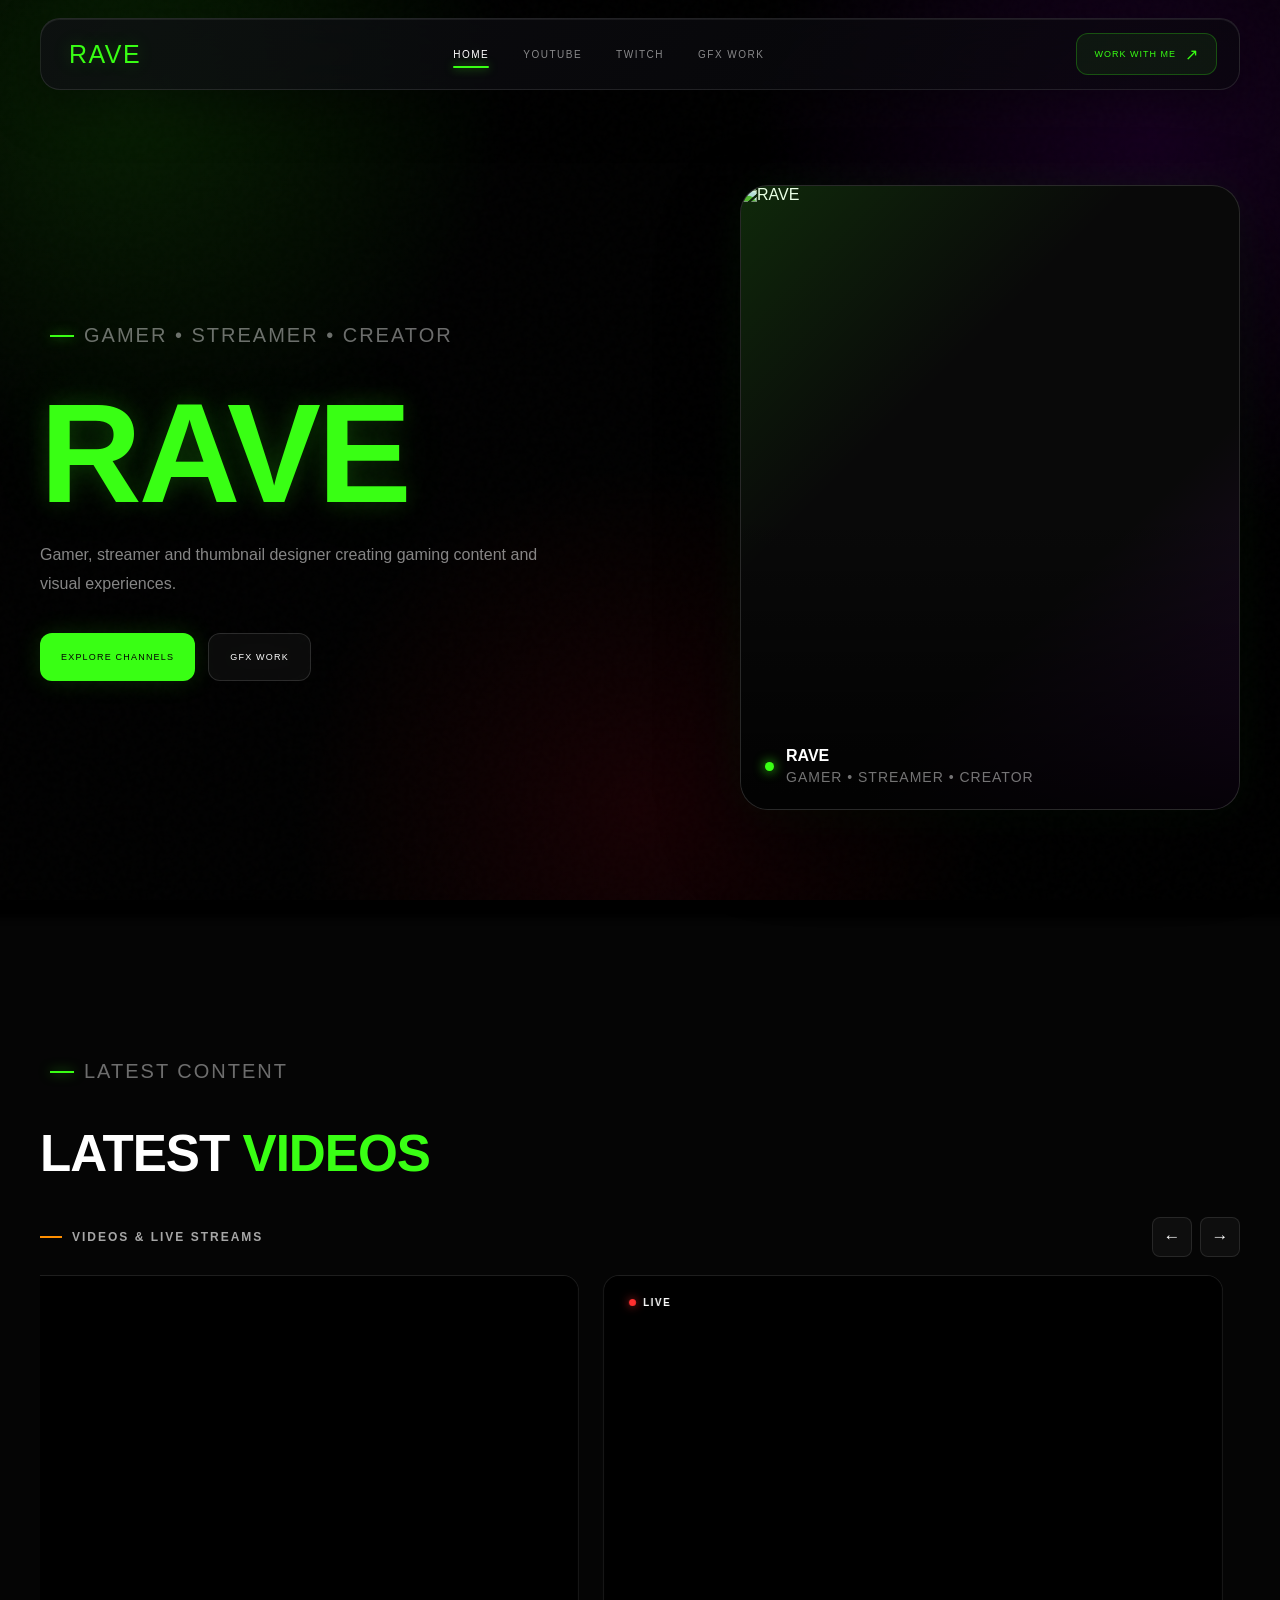
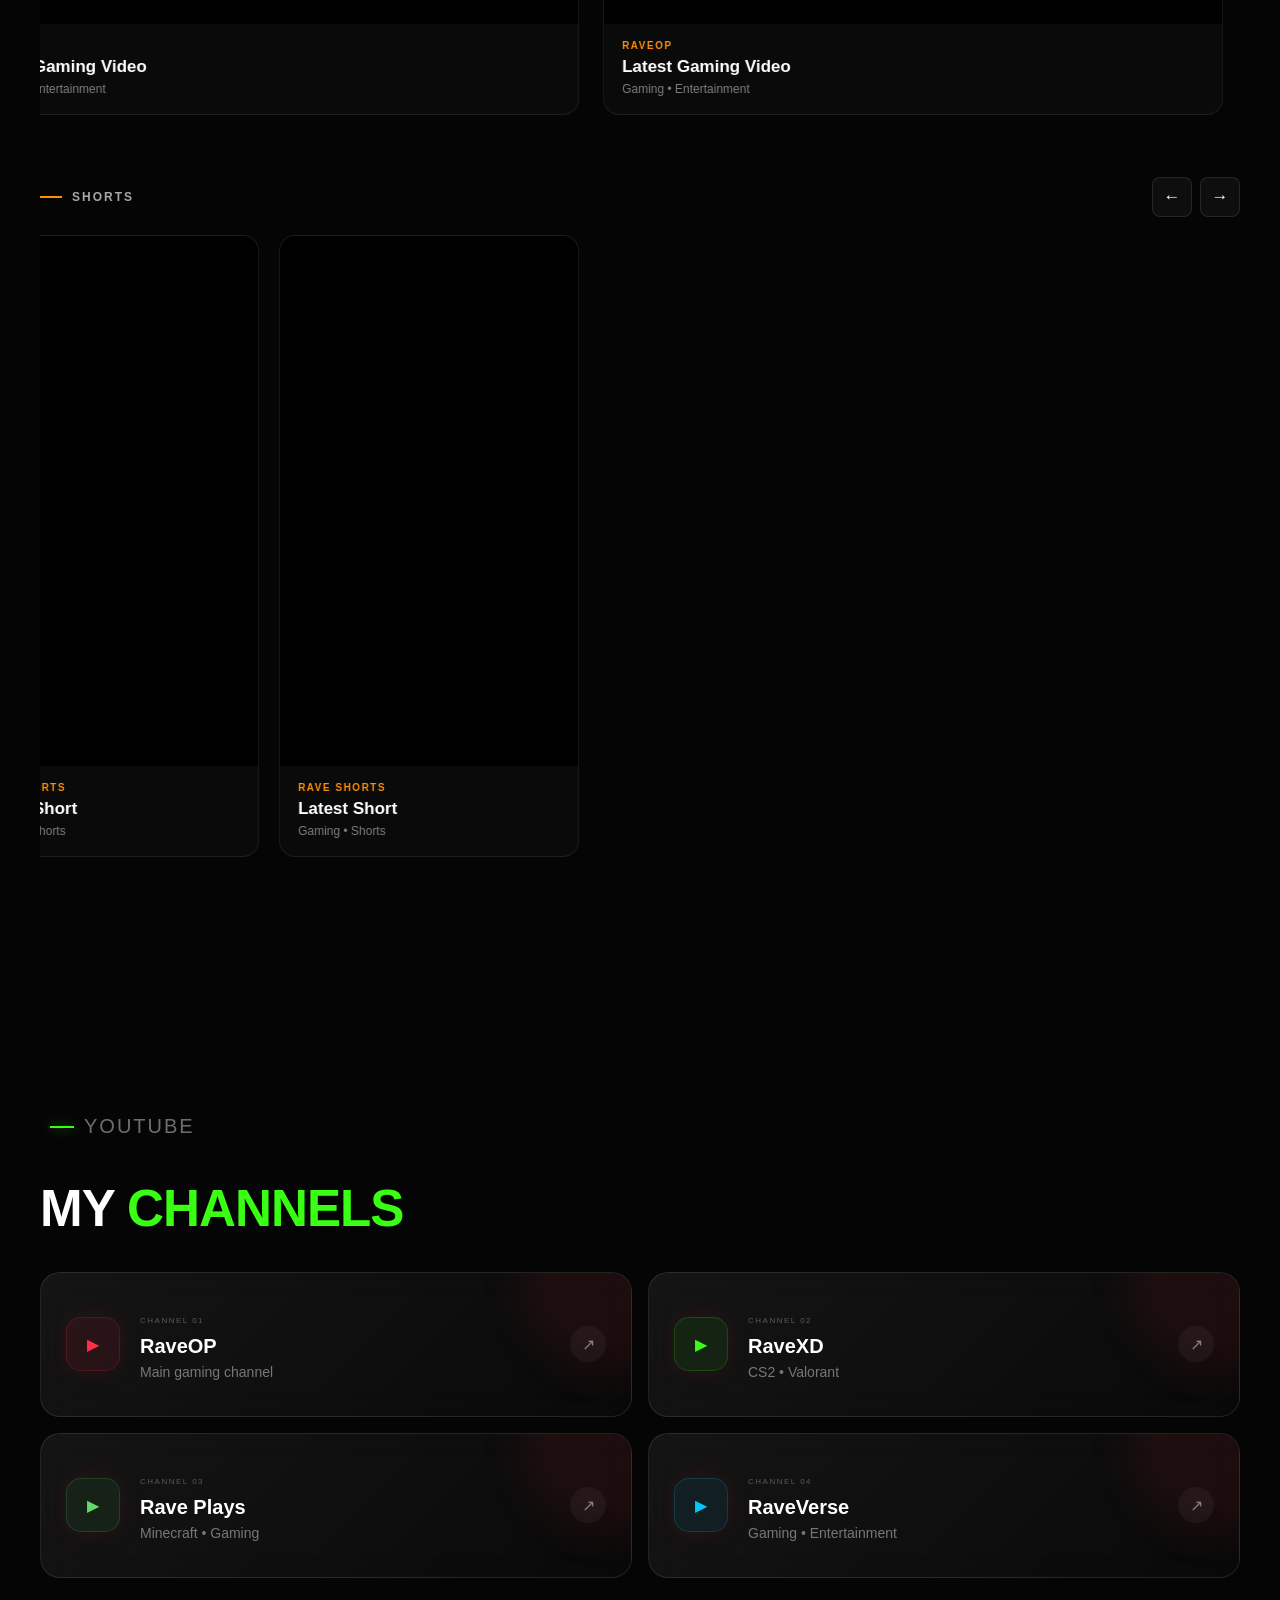
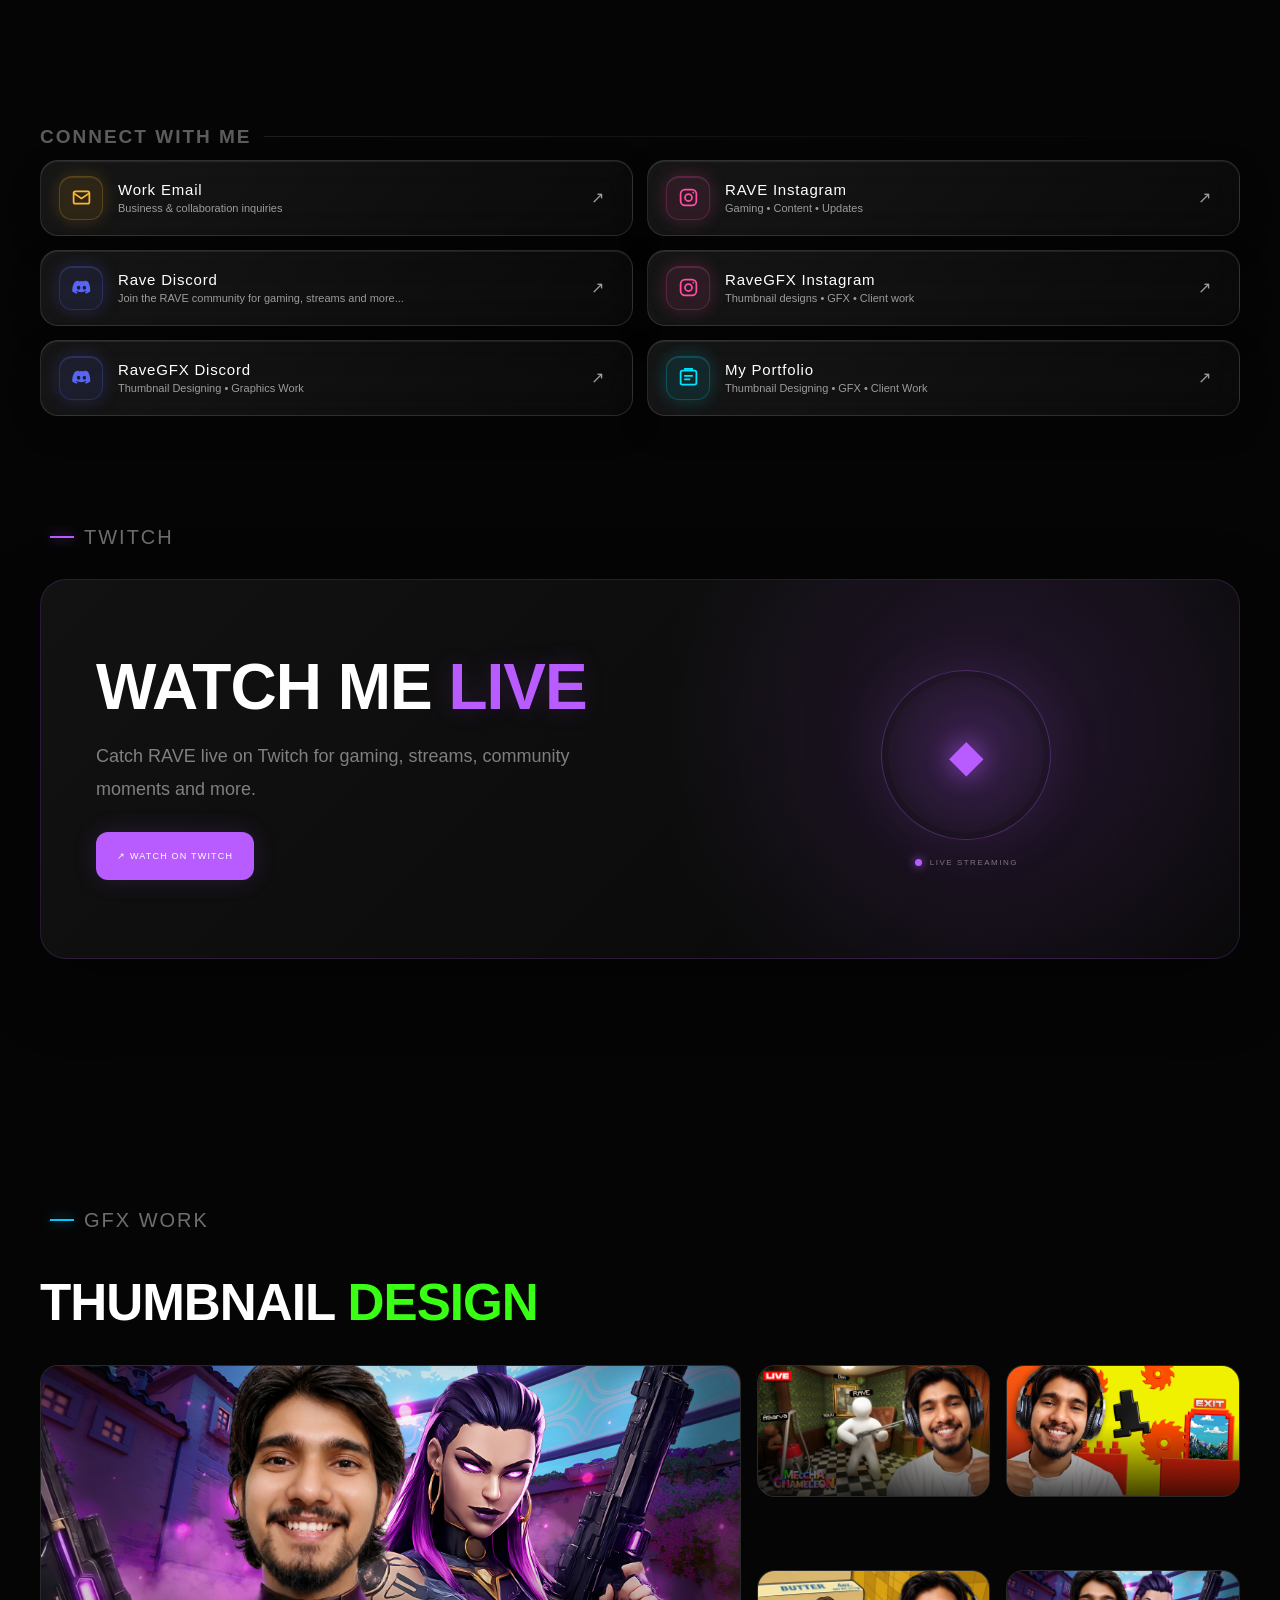
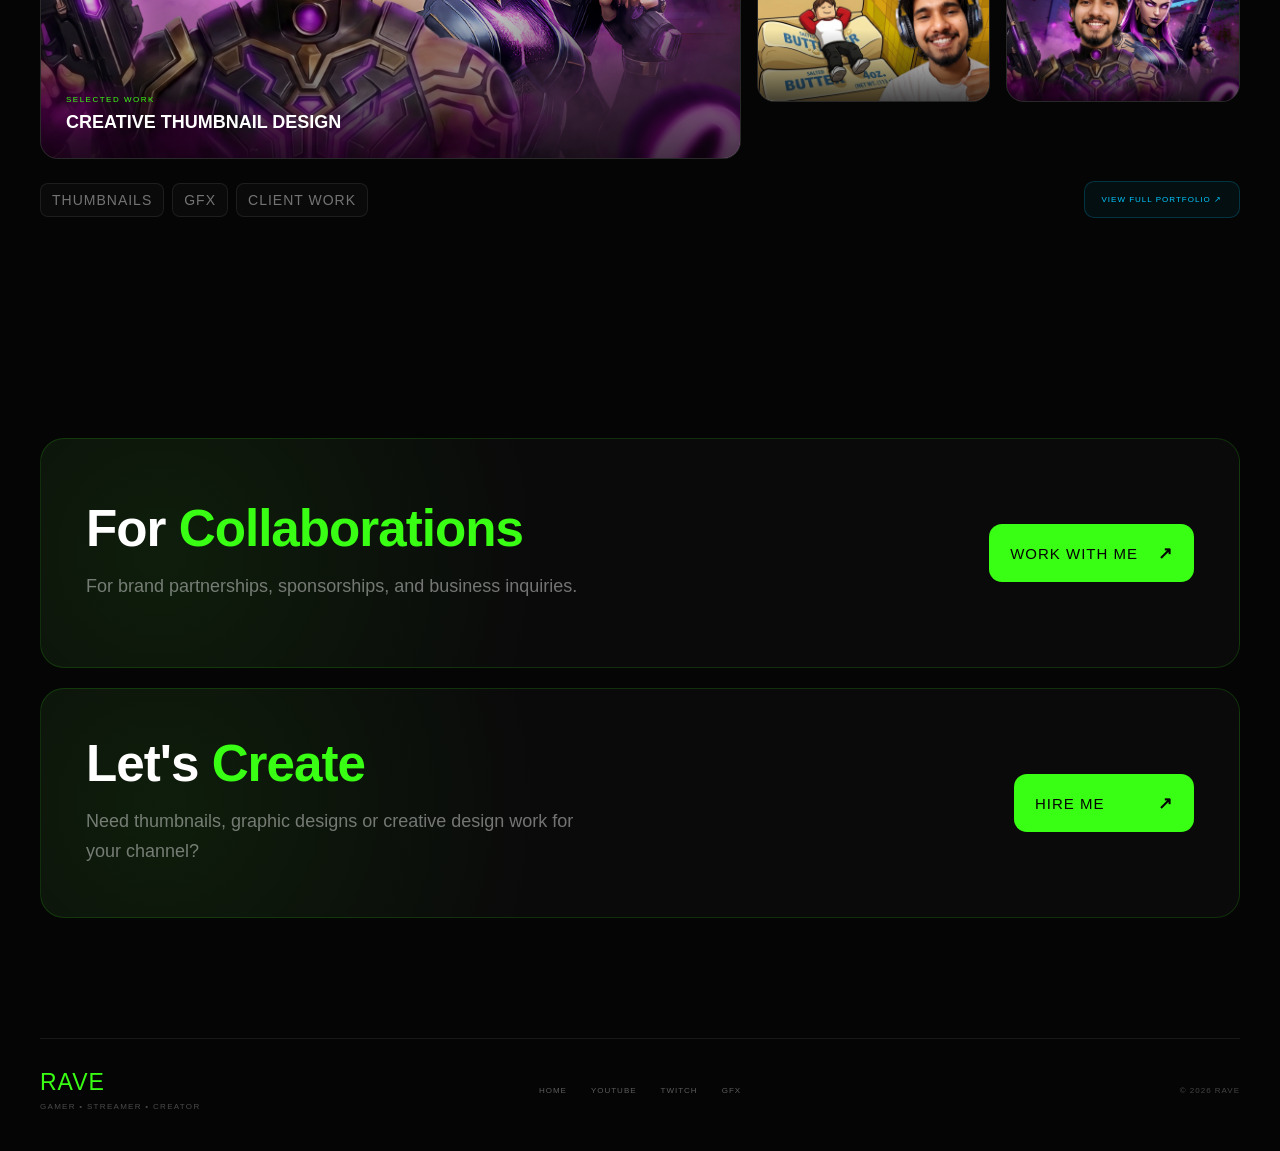
==== commit 907a0bbd: "💗Instagram Id Updated" ====
--- a/index.html
+++ b/index.html
@@ -717,7 +717,7 @@
 
     <a
         class="link-card instagram"
-        href="https://instagram.com/rave.gfx_"
+        href="https://instagram.com/raveop.gfx"
         target="_blank"
         rel="noopener noreferrer"
     >
@@ -1412,7 +1412,7 @@
 
         <a
             class="link-card instagram"
-            href="https://www.instagram.com/rave.gfx_"
+            href="https://www.instagram.com/raveop.gfx"
             target="_blank"
             rel="noopener noreferrer"
         >
--- a/style.css
+++ b/style.css
@@ -2661,4 +2661,87 @@
         gap: 16px;
     }
 
-}+}
+
+/* =========================================================
+   RAVE — HOSTING SAFE CAROUSEL
+========================================================= */
+
+.media-carousel {
+    width: 100%;
+    overflow: hidden !important;
+    position: relative;
+    cursor: grab;
+}
+
+.media-carousel.dragging {
+    cursor: grabbing;
+}
+
+.media-track {
+    display: flex !important;
+    flex-wrap: nowrap !important;
+    gap: 24px;
+    width: max-content !important;
+
+    transform: translate3d(0, 0, 0);
+    will-change: transform;
+
+    padding-bottom: 8px;
+}
+
+.media-card {
+    flex: 0 0 auto !important;
+}
+
+.video-card-16 {
+    width: min(620px, 70vw) !important;
+}
+
+.video-card-16 .media-frame {
+    width: 100%;
+    aspect-ratio: 16 / 9;
+    overflow: hidden;
+    position: relative;
+}
+
+.video-card-16 iframe {
+    width: 100%;
+    height: 100%;
+    border: 0;
+    display: block;
+}
+
+.short-card {
+    width: min(300px, 42vw) !important;
+}
+
+.short-card .media-frame {
+    width: 100%;
+    aspect-ratio: 9 / 16;
+    overflow: hidden;
+    position: relative;
+}
+
+.short-card iframe {
+    width: 100%;
+    height: 100%;
+    border: 0;
+    display: block;
+}
+
+@media (max-width: 768px) {
+
+    .video-card-16 {
+        width: 85vw !important;
+    }
+
+    .short-card {
+        width: 62vw !important;
+    }
+
+    .media-track {
+        gap: 16px;
+    }
+
+}
